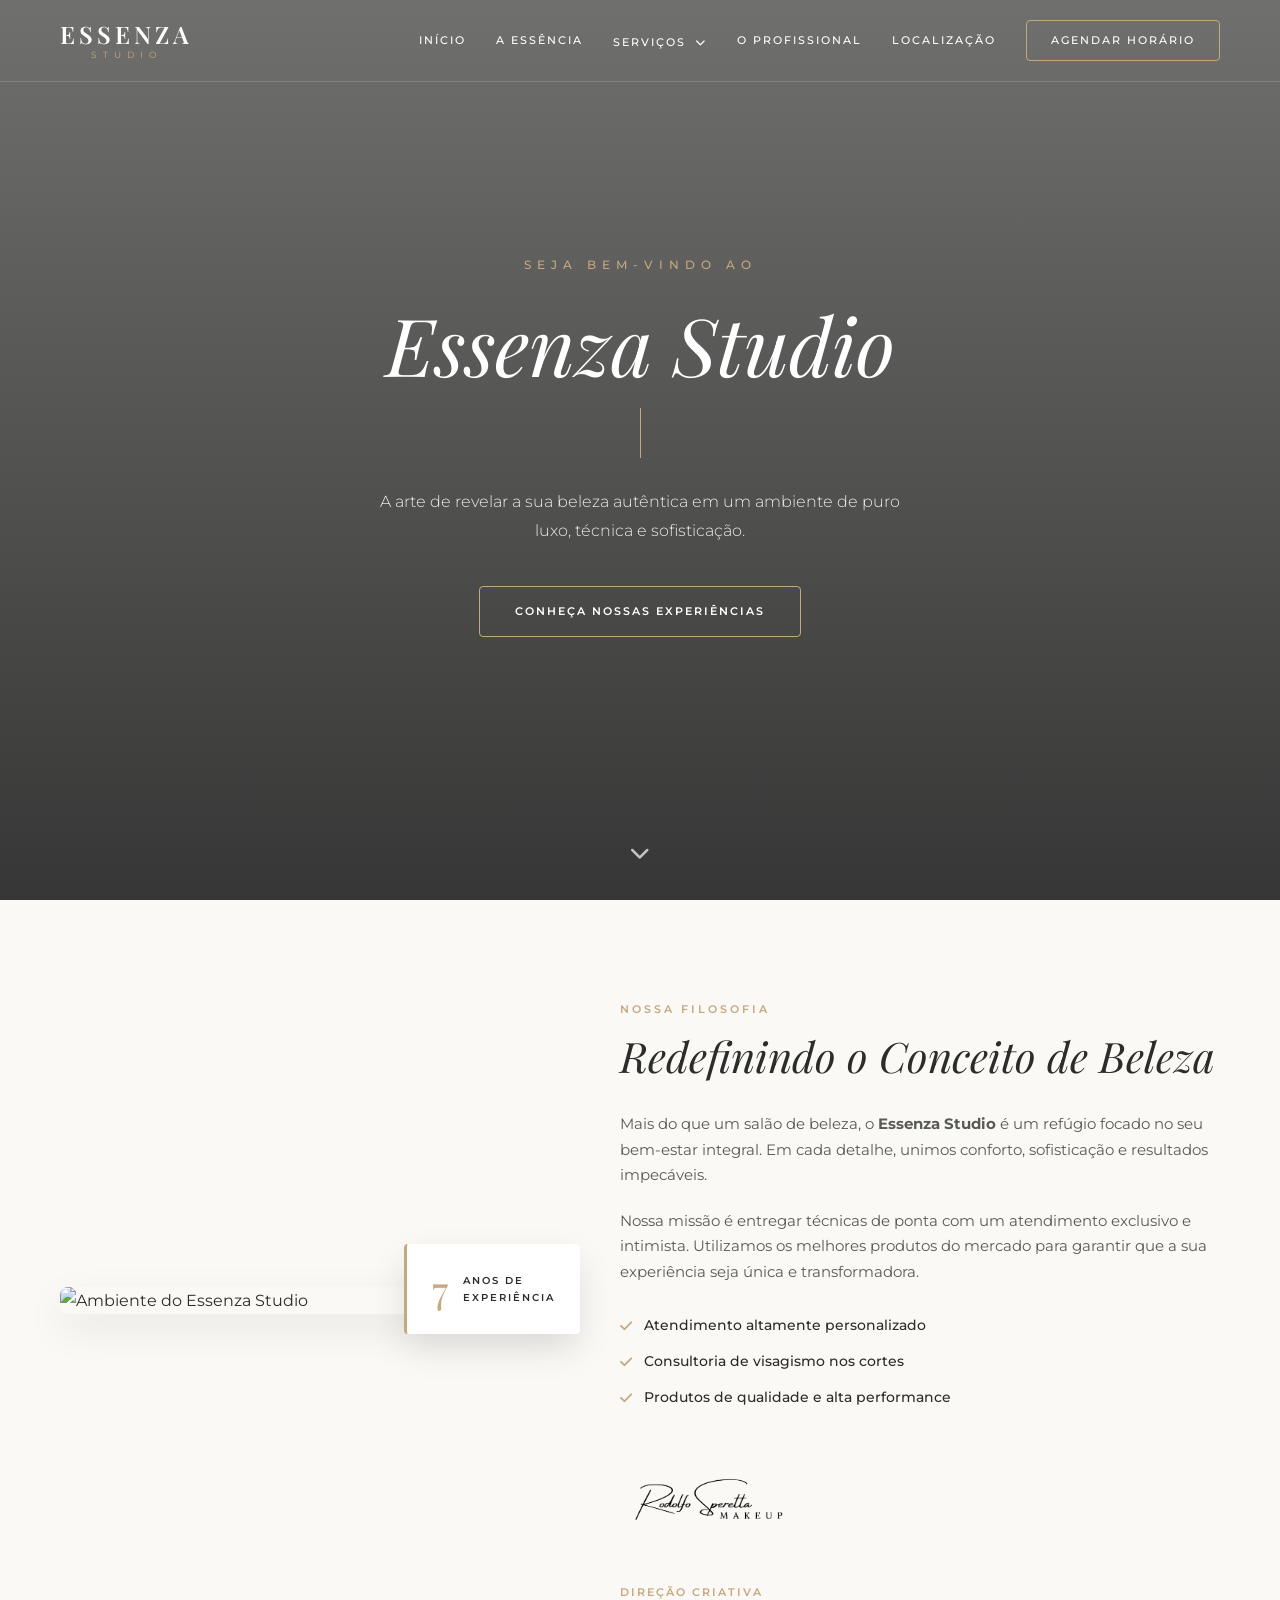
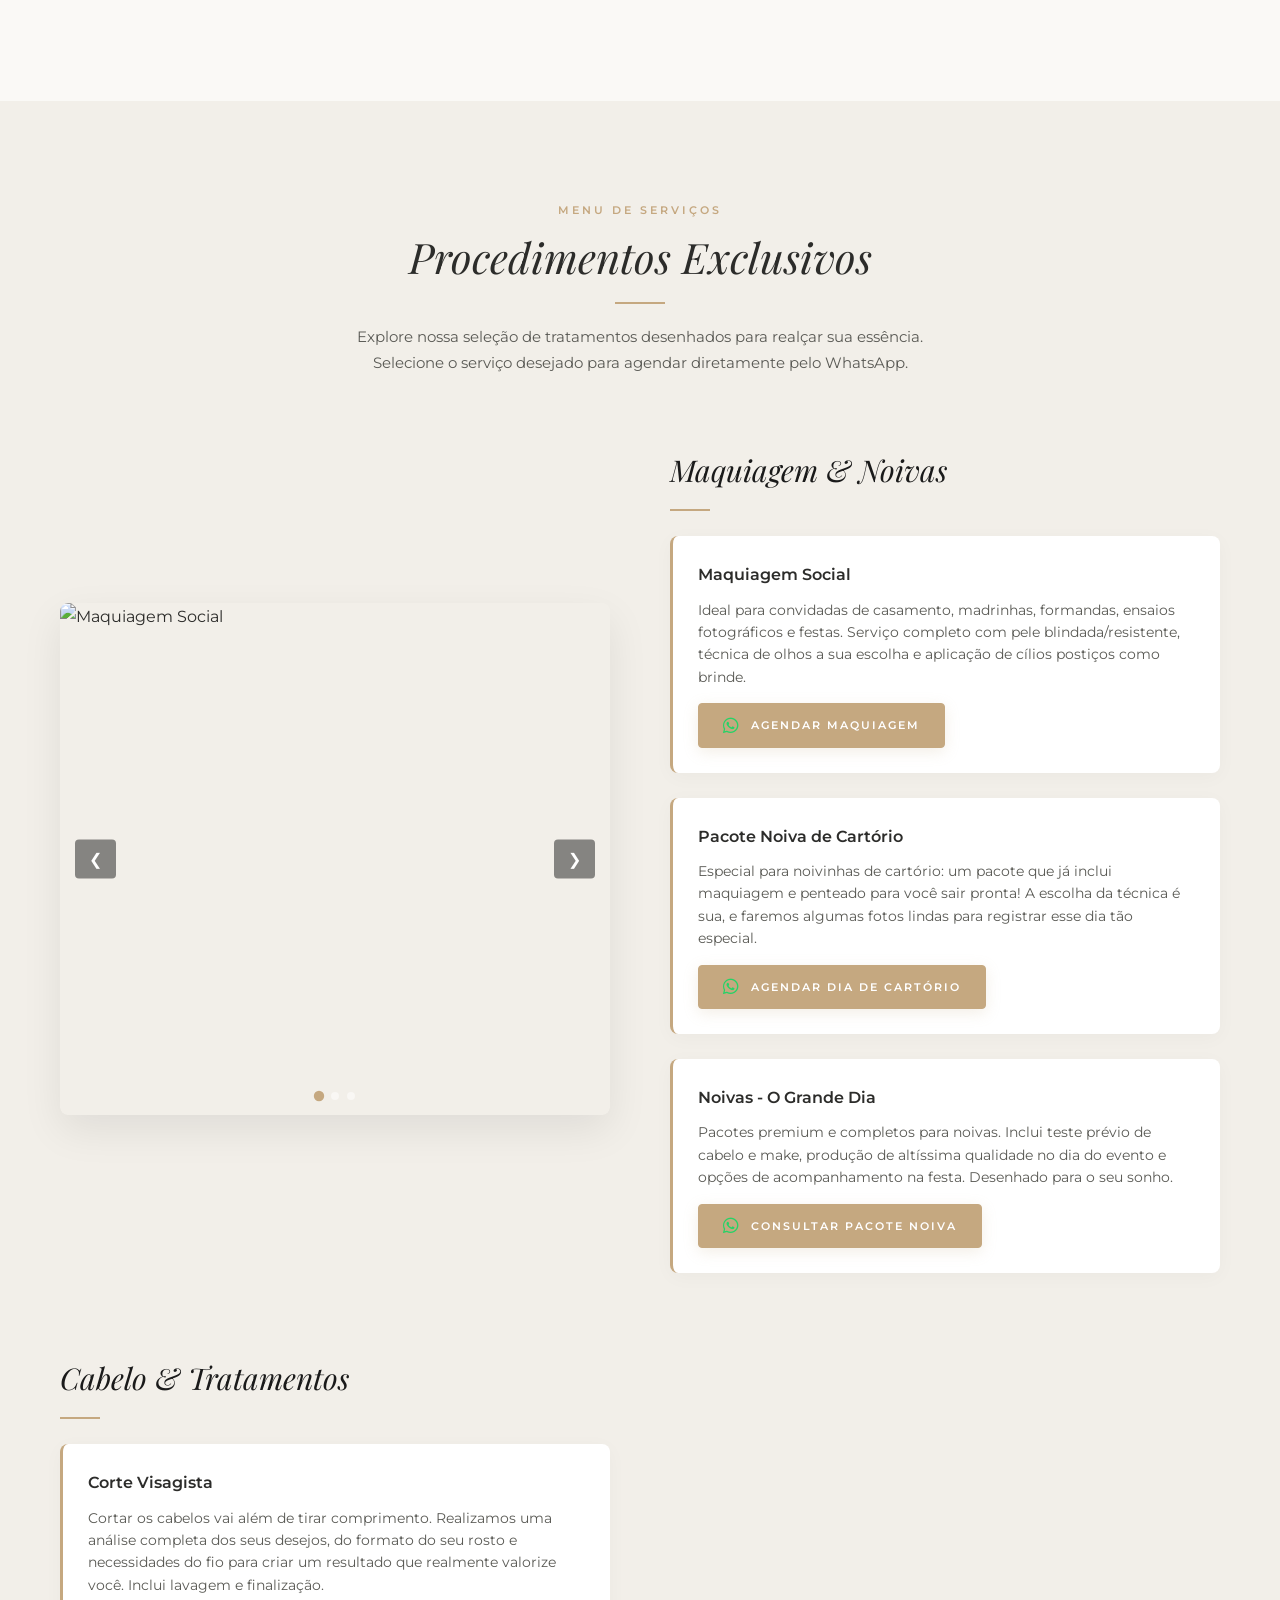
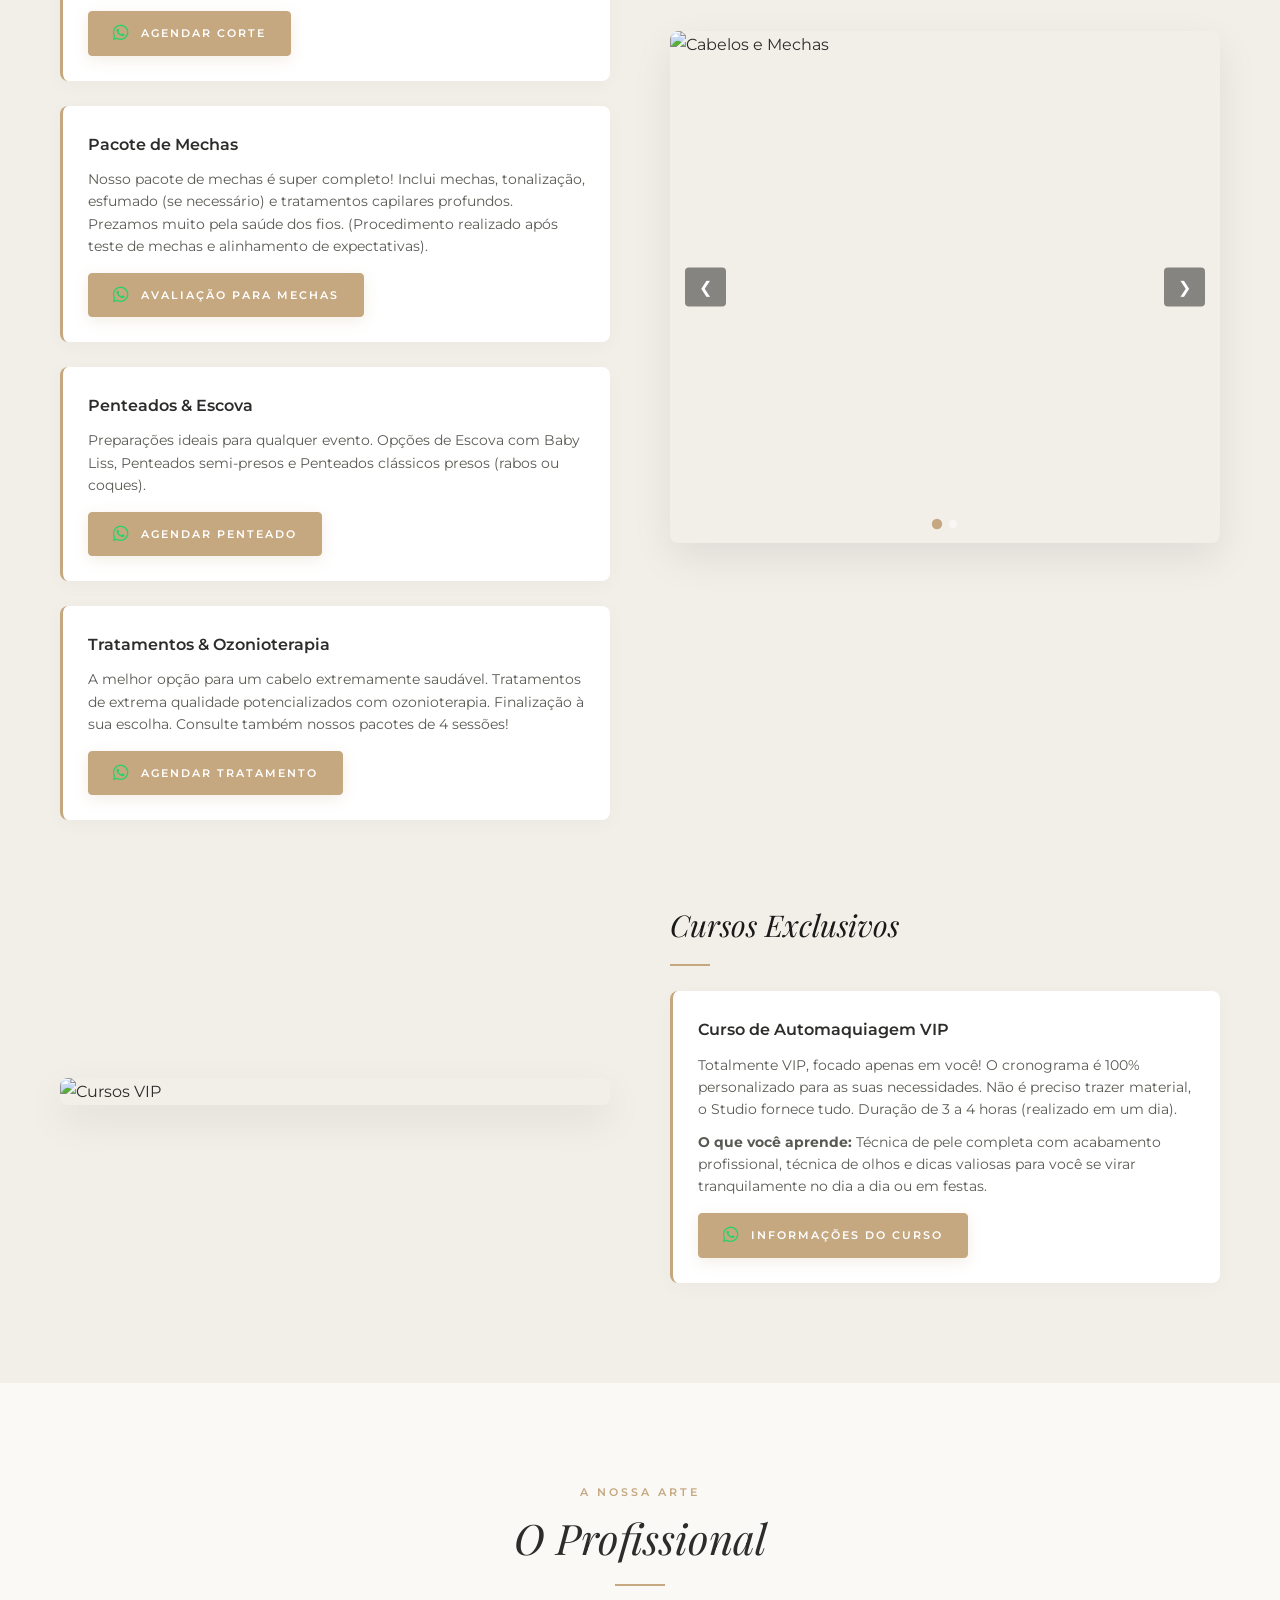
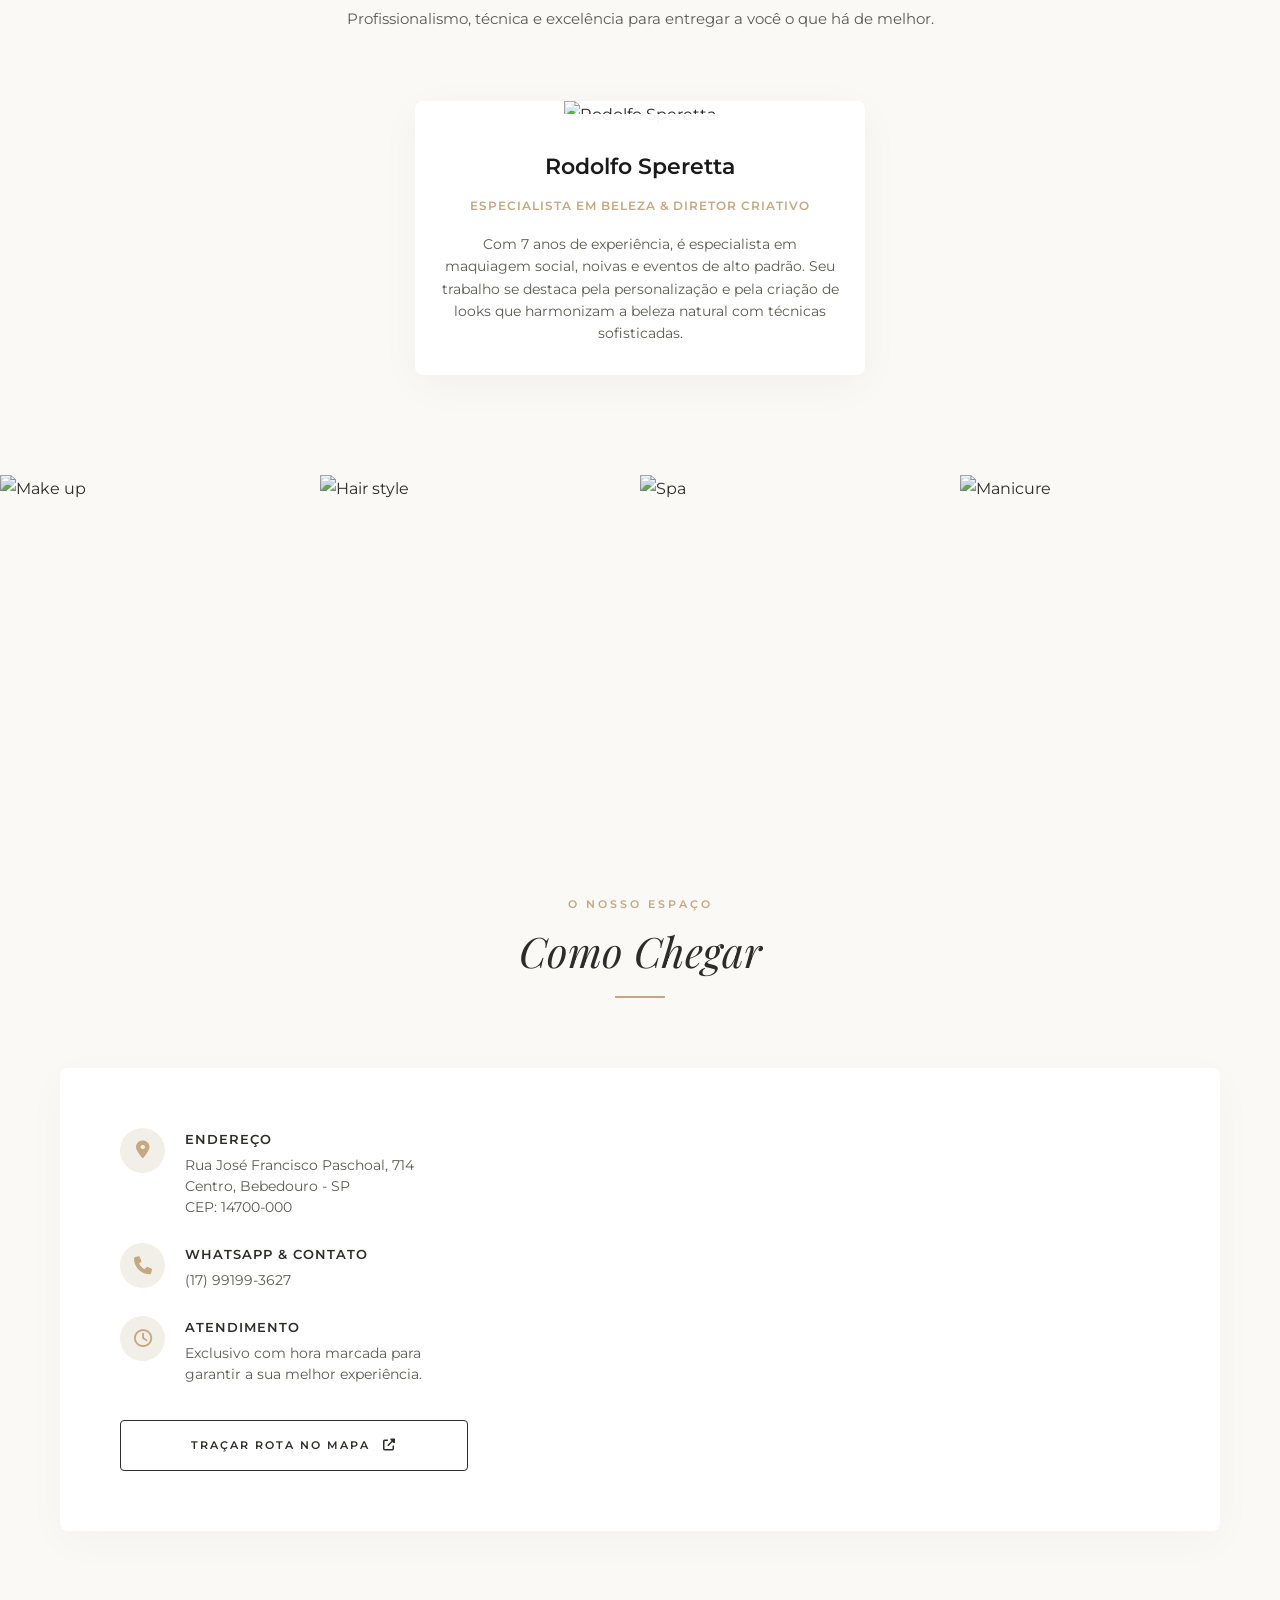
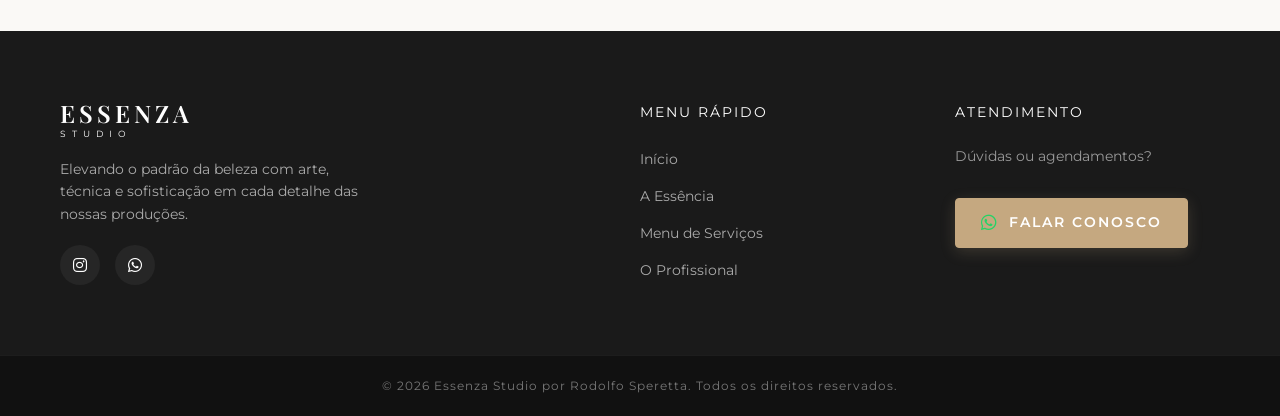
==== index.html @ 1eaa713d "Add files via upload" ====
<!DOCTYPE html>
<html lang="pt-BR">
<head>
    <meta charset="UTF-8">
    <meta name="viewport" content="width=device-width, initial-scale=1.0">
    <title>Essenza Studio | Salão de Beleza de Alto Padrão</title>
    
    <link rel="preconnect" href="https://fonts.googleapis.com">
    <link rel="preconnect" href="https://fonts.gstatic.com" crossorigin>
    <link href="https://fonts.googleapis.com/css2?family=Playfair+Display:ital,wght@0,400;0,500;0,600;0,700;1,400&family=Montserrat:wght@300;400;500;600&display=swap" rel="stylesheet">
    <link href="https://cdnjs.cloudflare.com/ajax/libs/font-awesome/6.4.0/css/all.min.css" rel="stylesheet">
    
    <link rel="stylesheet" href="style.css">
</head>
<body>
    <header class="navbar" id="navbar">
        <div class="container nav-content">
            <a href="#" class="logo">
                <span class="logo-text">ESSENZA</span>
                <span class="logo-subtext">STUDIO</span>
            </a>
            
            <nav class="nav-links">
                <a href="#inicio">Início</a>
                <a href="#sobre">A Essência</a>
                <div class="dropdown">
                    <a href="#servicos" class="dropbtn">Serviços <i class="fas fa-chevron-down" style="font-size: 10px; margin-left: 4px;"></i></a>
                    <div class="dropdown-content">
                        <a href="#hair">Cabelo & Mechas</a>
                        <a href="#makeup">Maquiagem & Noivas</a>
                        <a href="#cursos">Cursos Vip</a>
                    </div>
                </div>
                <a href="#equipe">O Profissional</a>
                <a href="#localizacao">Localização</a>
                <a href="https://wa.me/5517991993627?text=Olá!%20Gostaria%20de%20agendar%20um%20horário%20no%20Essenza%20Studio." target="_blank" class="btn-nav">Agendar Horário</a>
            </nav>
            <button class="mobile-menu-btn" id="mobileMenuBtn" aria-label="Abrir Menu">
                <i class="fas fa-bars"></i>
            </button>
        </div>
    </header>

    <div class="mobile-menu-overlay" id="mobileOverlay"></div>
    <div class="mobile-menu" id="mobileMenu">
        <button class="close-menu" id="closeMenuBtn" aria-label="Fechar Menu">&times;</button>
        <div class="mobile-menu-content">
            <a href="#inicio" class="mobile-link">Início</a>
            <a href="#sobre" class="mobile-link">A Essência</a>
            <a href="#servicos" class="mobile-link">Todos os Serviços</a>
            <a href="#makeup" class="mobile-link sub-link">- Maquiagem & Noivas</a>
            <a href="#hair" class="mobile-link sub-link">- Cabelo & Tratamentos</a>
            <a href="#cursos" class="mobile-link sub-link">- Cursos Vip</a>
            <a href="#equipe" class="mobile-link">O Profissional</a>
            <a href="#localizacao" class="mobile-link">Como Chegar</a>
            <a href="https://wa.me/5517991993627?text=Olá!%20Gostaria%20de%20agendar%20um%20horário%20no%20Essenza%20Studio." target="_blank" class="btn-wa-service" style="justify-content: center; margin-top:20px;">
                <i class="fab fa-whatsapp"></i> Falar no WhatsApp
            </a>
        </div>
    </div>

    <section class="hero" id="inicio">
        <div class="hero-slider">
            <div class="hero-bg" style="background-image: url('https://images.unsplash.com/photo-1560066984-138dadb4c035?auto=format&fit=crop&q=80');"></div>
        </div>
        <div class="hero-overlay"></div>
        <div class="hero-content">
            <span class="hero-subtitle reveal">Seja Bem-vindo ao</span>
            <h1 class="reveal delay-100">Essenza Studio</h1>
            <div class="hero-separator reveal delay-200"></div>
            <p class="reveal delay-300">A arte de revelar a sua beleza autêntica em um ambiente de puro luxo, técnica e sofisticação.</p>
            <a href="#servicos" class="btn-main reveal delay-400">
                <span>Conheça Nossas Experiências</span>
            </a>
        </div>
        <a href="#sobre" class="scroll-down">
            <i class="fas fa-chevron-down"></i>
        </a>
    </section>

    <section class="about-section section-padding" id="sobre">
        <div class="container">
            <div class="about-grid">
                <div class="about-image-wrapper reveal">
                    <div class="about-image">
                        <img src="https://images.unsplash.com/photo-1522337660859-02fbefca4702?auto=format&fit=crop&w=800&q=80" alt="Ambiente do Essenza Studio">
                    </div>
                    <div class="experience-badge">
                        <span class="number">7</span>
                        <span class="text">Anos de<br>Experiência</span>
                    </div>
                </div>
                
                <div class="about-content">
                    <div class="section-header text-left reveal delay-100">
                        <span class="subtitle">Nossa Filosofia</span>
                        <h2>Redefinindo o Conceito de Beleza</h2>
                    </div>
                    
                    <p class="reveal delay-200">Mais do que um salão de beleza, o <strong>Essenza Studio</strong> é um refúgio focado no seu bem-estar integral. Em cada detalhe, unimos conforto, sofisticação e resultados impecáveis.</p>
                    <p class="reveal delay-300">Nossa missão é entregar técnicas de ponta com um atendimento exclusivo e intimista. Utilizamos os melhores produtos do mercado para garantir que a sua experiência seja única e transformadora.</p>
                    
                    <ul class="about-features reveal delay-400">
                        <li><i class="fas fa-check"></i> Atendimento altamente personalizado</li>
                        <li><i class="fas fa-check"></i> Consultoria de visagismo nos cortes</li>
                        <li><i class="fas fa-check"></i> Produtos de qualidade e alta performance</li>
                    </ul>
                    
                    <div class="signature reveal delay-500">
                        <img src="imgs/Assinatura Rodolfo.png" alt="Assinatura Rodolfo Speretta" style="height: 130px; object-fit: contain; margin-bottom: 5px;">
                        <span style="display:block; font-size: 11px; text-transform: uppercase; letter-spacing: 2px; color: var(--color-gold); font-weight: 600;">Direção Criativa</span>
                    </div>
                </div>
            </div>
        </div>
    </section>

    <!-- MENU DE PROCEDIMENTOS -->
    <section class="section-padding bg-light" id="servicos">
        <div class="container">
            <div class="section-header reveal">
                <span class="subtitle">Menu de Serviços</span>
                <h2>Procedimentos Exclusivos</h2>
                <div class="line"></div>
                <p class="header-desc">Explore nossa seleção de tratamentos desenhados para realçar sua essência. Selecione o serviço desejado para agendar diretamente pelo WhatsApp.</p>
            </div>

            <div class="services-wrapper">
                
                <!-- MAKEUP & NOIVAS -->
                <div class="service-block" id="makeup">
                    <div class="service-block-image reveal">
                        <div class="service-slider" id="slider-makeup">
                            <div class="slides-container">
                                <div class="slide active"><img src="imgs/make-2.jpg" alt="Maquiagem Social"></div>
                                <div class="slide"><img src="imgs/Noivas/noivas-1.jpg" alt="Noiva de Cartório e Grande Dia"></div>
                                <div class="slide"><img src="imgs/Maquiagem social/make-2.jpg" alt="Produção de Maquiagem"></div>
                            </div>
                            <button class="slider-btn prev-btn" aria-label="Anterior">&#10094;</button>
                            <button class="slider-btn next-btn" aria-label="Próximo">&#10095;</button>
                            <div class="slider-dots"></div>
                        </div>
                    </div>
                    <div class="service-block-text reveal delay-100">
                        <h3 class="category-title-left">Maquiagem & Noivas</h3>
                        
                        <div class="service-item-clean">
                            <h4>Maquiagem Social</h4>
                            <p>Ideal para convidadas de casamento, madrinhas, formandas, ensaios fotográficos e festas. Serviço completo com pele blindada/resistente, técnica de olhos a sua escolha e aplicação de cílios postiços como brinde.</p>
                            <a href="https://wa.me/5517991993627?text=Olá!%20Gostaria%20de%20saber%20mais%20sobre%20a%20Maquiagem%20Social." target="_blank" class="btn-wa-service">
                                <i class="fab fa-whatsapp"></i> Agendar Maquiagem
                            </a>
                        </div>
                        
                        <div class="service-item-clean">
                            <h4>Pacote Noiva de Cartório</h4>
                            <p>Especial para noivinhas de cartório: um pacote que já inclui maquiagem e penteado para você sair pronta! A escolha da técnica é sua, e faremos algumas fotos lindas para registrar esse dia tão especial.</p>
                            <a href="https://wa.me/5517991993627?text=Olá!%20Gostaria%20de%20saber%20mais%20sobre%20o%20Pacote%20Noiva%20de%20Cartório." target="_blank" class="btn-wa-service">
                                <i class="fab fa-whatsapp"></i> Agendar Dia de Cartório
                            </a>
                        </div>
                        
                        <div class="service-item-clean">
                            <h4>Noivas - O Grande Dia</h4>
                            <p>Pacotes premium e completos para noivas. Inclui teste prévio de cabelo e make, produção de altíssima qualidade no dia do evento e opções de acompanhamento na festa. Desenhado para o seu sonho.</p>
                            <a href="https://wa.me/5517991993627?text=Olá!%20Sou%20noiva%20e%20gostaria%20de%20conhecer%20os%20pacotes%20para%20o%20Grande%20Dia!" target="_blank" class="btn-wa-service">
                                <i class="fab fa-whatsapp"></i> Consultar Pacote Noiva
                            </a>
                        </div>
                    </div>
                </div>

                <!-- HAIR & MECHAS -->
                <div class="service-block reversed" id="hair">
                    <div class="service-block-image reveal">
                        <div class="service-slider" id="slider-hair">
                            <div class="slides-container">
                                <div class="slide active"><img src="imgs/Mechas/mechas-1.jpg" alt="Cabelos e Mechas"></div>
                                <div class="slide"><img src="imgs/Mechas/mechas-2.jpg" alt="Resultado de Mechas e Tratamentos"></div>
                            </div>
                            <button class="slider-btn prev-btn" aria-label="Anterior">&#10094;</button>
                            <button class="slider-btn next-btn" aria-label="Próximo">&#10095;</button>
                            <div class="slider-dots"></div>
                        </div>
                    </div>
                    <div class="service-block-text reveal delay-100">
                        <h3 class="category-title-left">Cabelo & Tratamentos</h3>
                        
                        <div class="service-item-clean">
                            <h4>Corte Visagista</h4>
                            <p>Cortar os cabelos vai além de tirar comprimento. Realizamos uma análise completa dos seus desejos, do formato do seu rosto e necessidades do fio para criar um resultado que realmente valorize você. Inclui lavagem e finalização.</p>
                            <a href="https://wa.me/5517991993627?text=Olá!%20Gostaria%20de%20agendar%20um%20Corte%20Visagista." target="_blank" class="btn-wa-service">
                                <i class="fab fa-whatsapp"></i> Agendar Corte
                            </a>
                        </div>
                        
                        <div class="service-item-clean">
                            <h4>Pacote de Mechas</h4>
                            <p>Nosso pacote de mechas é super completo! Inclui mechas, tonalização, esfumado (se necessário) e tratamentos capilares profundos. Prezamos muito pela saúde dos fios. (Procedimento realizado após teste de mechas e alinhamento de expectativas).</p>
                            <a href="https://wa.me/5517991993627?text=Olá!%20Gostaria%20de%20saber%20mais%20sobre%20o%20Pacote%20de%20Mechas." target="_blank" class="btn-wa-service">
                                <i class="fab fa-whatsapp"></i> Avaliação para Mechas
                            </a>
                        </div>
                        
                        <div class="service-item-clean">
                            <h4>Penteados & Escova</h4>
                            <p>Preparações ideais para qualquer evento. Opções de Escova com Baby Liss, Penteados semi-presos e Penteados clássicos presos (rabos ou coques).</p>
                            <a href="https://wa.me/5517991993627?text=Olá!%20Gostaria%20de%20agendar%20um%20Penteado%20ou%20Escova." target="_blank" class="btn-wa-service">
                                <i class="fab fa-whatsapp"></i> Agendar Penteado
                            </a>
                        </div>
                        
                        <div class="service-item-clean">
                            <h4>Tratamentos & Ozonioterapia</h4>
                            <p>A melhor opção para um cabelo extremamente saudável. Tratamentos de extrema qualidade potencializados com ozonioterapia. Finalização à sua escolha. Consulte também nossos pacotes de 4 sessões!</p>
                            <a href="https://wa.me/5517991993627?text=Olá!%20Gostaria%20de%20saber%20sobre%20os%20Tratamentos%20e%20Ozonioterapia." target="_blank" class="btn-wa-service">
                                <i class="fab fa-whatsapp"></i> Agendar Tratamento
                            </a>
                        </div>
                    </div>
                </div>

                <!-- CURSOS -->
                <div class="service-block" id="cursos">
                    <div class="service-block-image reveal">
                        <img src="https://images.unsplash.com/photo-1522337360788-8b13dee7a37e?ixlib=rb-4.0.3&auto=format&fit=crop&w=800&q=80" alt="Cursos VIP">
                    </div>
                    <div class="service-block-text reveal delay-100">
                        <h3 class="category-title-left">Cursos Exclusivos</h3>
                        
                        <div class="service-item-clean">
                            <h4>Curso de Automaquiagem VIP</h4>
                            <p>Totalmente VIP, focado apenas em você! O cronograma é 100% personalizado para as suas necessidades. Não é preciso trazer material, o Studio fornece tudo. Duração de 3 a 4 horas (realizado em um dia).</p>
                            <p style="margin-top: 10px;"><strong>O que você aprende:</strong> Técnica de pele completa com acabamento profissional, técnica de olhos e dicas valiosas para você se virar tranquilamente no dia a dia ou em festas.</p>
                            <a href="https://wa.me/5517991993627?text=Olá!%20Gostaria%20de%20informações%20sobre%20o%20Curso%20de%20Automaquiagem%20VIP." target="_blank" class="btn-wa-service">
                                <i class="fab fa-whatsapp"></i> Informações do Curso
                            </a>
                        </div>
                    </div>
                </div>

            </div>
            
        </div>
    </section>

    <!-- O PROFISSIONAL -->
    <section class="team-section section-padding" id="equipe">
        <div class="container">
            <div class="section-header reveal">
                <span class="subtitle">A Nossa Arte</span>
                <h2>O Profissional</h2>
                <div class="line"></div>
                <p class="header-desc">Profissionalismo, técnica e excelência para entregar a você o que há de melhor.</p>
            </div>

            <div class="team-grid">
                <div class="team-card reveal">
                    <div class="team-image">
                        <img src="https://images.unsplash.com/photo-1507003211169-0a1dd7228f2d?ixlib=rb-4.0.3&auto=format&fit=crop&w=800&q=80" alt="Rodolfo Speretta">
                        <div class="team-social">
                            <a href="https://instagram.com/rodolfosperetta" target="_blank"><i class="fab fa-instagram"></i></a>
                        </div>
                    </div>
                    <div class="team-info">
                        <h4>Rodolfo Speretta</h4>
                        <span>Especialista em Beleza & Diretor Criativo</span>
                        <p>Com 7 anos de experiência, é especialista em maquiagem social, noivas e eventos de alto padrão. Seu trabalho se destaca pela personalização e pela criação de looks que harmonizam a beleza natural com técnicas sofisticadas.</p>
                    </div>
                </div>
            </div>
        </div>
    </section>

    <!-- GALERIA -->
    <section class="gallery-section">
        <div class="gallery-grid">
            <div class="gallery-item reveal"><img src="https://images.unsplash.com/photo-1596462502278-27bfdc403348?ixlib=rb-4.0.3&auto=format&fit=crop&w=800&q=80" alt="Make up"></div>
            <div class="gallery-item reveal delay-100"><img src="https://images.unsplash.com/photo-1560869713-7d0a29430803?ixlib=rb-4.0.3&auto=format&fit=crop&w=800&q=80" alt="Hair style"></div>
            <div class="gallery-item reveal delay-200"><img src="https://images.unsplash.com/photo-1519014816548-bf5fe059e98b?ixlib=rb-4.0.3&auto=format&fit=crop&w=800&q=80" alt="Spa"></div>
            <div class="gallery-item reveal delay-300"><img src="https://images.unsplash.com/photo-1522337360788-8b13dee7a37e?ixlib=rb-4.0.3&auto=format&fit=crop&w=800&q=80" alt="Manicure"></div>
        </div>
    </section>

    <!-- LOCALIZAÇÃO -->
    <section class="location-section section-padding" id="localizacao">
        <div class="container">
            <div class="section-header reveal">
                <span class="subtitle">O Nosso Espaço</span>
                <h2>Como Chegar</h2>
                <div class="line"></div>
            </div>
            
            <div class="location-grid">
                <div class="location-details reveal">
                    <div class="contact-card">
                        <div class="icon-wrap"><i class="fas fa-map-marker-alt"></i></div>
                        <div>
                            <h4>Endereço</h4>
                            <p>Rua José Francisco Paschoal, 714<br>Centro, Bebedouro - SP<br>CEP: 14700-000</p>
                        </div>
                    </div>
                    <div class="contact-card">
                        <div class="icon-wrap"><i class="fas fa-phone"></i></div>
                        <div>
                            <h4>WhatsApp & Contato</h4>
                            <p>(17) 99199-3627</p>
                        </div>
                    </div>
                    <div class="contact-card">
                        <div class="icon-wrap"><i class="far fa-clock"></i></div>
                        <div>
                            <h4>Atendimento</h4>
                            <p>Exclusivo com hora marcada para garantir a sua melhor experiência.</p>
                        </div>
                    </div>
                    
                    <a href="https://maps.google.com/maps?q=Rua%20Jos%C3%A9%20Francisco%20Paschoal,%20714,%20centro%20de%20Bebedouro-SP" target="_blank" class="btn-outline" style="margin-top: 10px;">
                        Traçar Rota no Mapa <i class="fas fa-external-link-alt" style="margin-left:8px; font-size:12px;"></i>
                    </a>
                </div>
                
                <div class="map-container reveal delay-200">
                    <iframe id="googleMap" src="https://maps.google.com/maps?width=100%25&height=600&hl=pt-BR&q=Rua%20Jos%C3%A9%20Francisco%20Paschoal,%20714,%20centro%20de%20Bebedouro-SP&t=m&z=17&ie=UTF8&iwloc=B&output=embed" width="100%" height="100%" style="border:0; border-radius: 8px;" allowfullscreen="" loading="lazy" referrerpolicy="no-referrer-when-downgrade"></iframe>
                </div>
            </div>
        </div>
    </section>

    <!-- FOOTER -->
    <footer id="contato">
        <div class="footer-top">
            <div class="container">
                <div class="footer-grid">
                    <div class="footer-brand reveal">
                        <a href="#" class="logo" style="align-items: flex-start; margin-bottom: 20px;">
                            <span class="logo-text">ESSENZA</span>
                            <span class="logo-subtext" style="color: #fff;">STUDIO</span>
                        </a>
                        <p>Elevando o padrão da beleza com arte, técnica e sofisticação em cada detalhe das nossas produções.</p>
                        <div class="social-links">
                            <a href="https://instagram.com/rodolfosperetta" target="_blank" aria-label="Instagram"><i class="fab fa-instagram"></i></a>
                            <a href="https://wa.me/5517991993627" target="_blank" aria-label="WhatsApp"><i class="fab fa-whatsapp"></i></a>
                        </div>
                    </div>

                    <div class="footer-links reveal delay-100">
                        <h4>Menu Rápido</h4>
                        <ul>
                            <li><a href="#inicio">Início</a></li>
                            <li><a href="#sobre">A Essência</a></li>
                            <li><a href="#servicos">Menu de Serviços</a></li>
                            <li><a href="#equipe">O Profissional</a></li>
                        </ul>
                    </div>
                    
                    <div class="footer-links reveal delay-200">
                        <h4>Atendimento</h4>
                        <p style="color: #999; font-size: 14px; margin-bottom: 15px;">Dúvidas ou agendamentos?</p>
                        <a href="https://wa.me/5517991993627?text=Olá!%20Gostaria%20de%20falar%20com%20o%20Essenza%20Studio." target="_blank" class="btn-wa-service" style="padding: 12px 25px; font-size: 14px;">
                            <i class="fab fa-whatsapp"></i> Falar Conosco
                        </a>
                    </div>
                </div>
            </div>
        </div>
        
        <div class="footer-bottom">
            <div class="container">
                <p>&copy; 2026 Essenza Studio por Rodolfo Speretta. Todos os direitos reservados.</p>
            </div>
        </div>
    </footer>

    <script src="script.js"></script>
</body>
</html>
---- style.css ----
:root {
    /* Cores Premium Inspiradas no Luxo */
    --color-bg: #FAF9F6; 
    --color-bg-alt: #F2EFE9; 
    --color-text: #2C2C2A; 
    --color-text-light: #5A5A55; 
    --color-gold: #C5A880; 
    --color-gold-hover: #b09168;
    --color-dark: #1A1A1A;
    --color-white: #FFFFFF;
    --color-whatsapp: #25D366;
    --color-whatsapp-hover: #1EBE5D;
    
    --font-heading: 'Playfair Display', serif;
    --font-body: 'Montserrat', sans-serif;
    
    --transition-smooth: all 0.5s cubic-bezier(0.25, 1, 0.5, 1);
    --transition-fast: all 0.3s ease;
}

* { margin: 0; padding: 0; box-sizing: border-box; }
html { scroll-behavior: smooth; }
body { font-family: var(--font-body); background-color: var(--color-bg); color: var(--color-text); line-height: 1.7; overflow-x: hidden; }
body.menu-open { overflow: hidden; }

h1, h2, h3, h4, h5, h6 { font-family: var(--font-heading); font-weight: 400; color: var(--color-text); }
a { text-decoration: none; color: inherit; }
ul { list-style: none; }

/* CONTAINER RESPONSIVO OTIMIZADO */
.container { width: 100%; max-width: 1200px; margin: 0 auto; padding: 0 20px; }
.bg-light { background-color: var(--color-bg-alt); }

/* --- HEADER & NAVEGAÇÃO --- */
header.navbar { position: fixed; top: 0; left: 0; width: 100%; z-index: 1000; padding: 20px 0; transition: var(--transition-smooth); background-color: transparent; border-bottom: 1px solid rgba(255,255,255,0.15); }
header.navbar.scrolled { background-color: rgba(250, 249, 246, 0.98); padding: 15px 0; box-shadow: 0 5px 20px rgba(0, 0, 0, 0.05); border-bottom: 1px solid transparent; }
header.navbar.scrolled .logo-text, header.navbar.scrolled .logo-subtext, header.navbar.scrolled .nav-links a, header.navbar.scrolled .mobile-menu-btn i { color: var(--color-text); }

.nav-content { display: flex; justify-content: space-between; align-items: center; }
.logo { display: flex; flex-direction: column; align-items: center; line-height: 1; }
.logo-text { font-family: var(--font-heading); font-size: clamp(18px, 3vw, 24px); font-weight: 600; letter-spacing: 4px; color: #fff; transition: var(--transition-smooth); }
.logo-subtext { font-family: var(--font-body); font-size: 9px; letter-spacing: 6px; color: var(--color-gold); margin-top: 4px; transition: var(--transition-smooth); }

.nav-links { display: flex; gap: 30px; align-items: center; }
.nav-links > a, .dropbtn { color: #fff; text-transform: uppercase; font-size: 11px; font-weight: 500; letter-spacing: 2px; transition: var(--transition-smooth); position: relative; cursor: pointer; }
.nav-links > a::after { content: ''; position: absolute; width: 0; height: 1px; bottom: -6px; left: 0; background-color: var(--color-gold); transition: var(--transition-smooth); }
.nav-links > a:not(.btn-nav):hover::after { width: 100%; }
.nav-links > a:not(.btn-nav):hover, .dropbtn:hover { color: var(--color-gold) !important; }

.dropdown { position: relative; display: inline-block; }
.dropdown-content { display: none; position: absolute; background-color: var(--color-white); min-width: 260px; box-shadow: 0 15px 40px rgba(0,0,0,0.1); top: 100%; left: 50%; transform: translateX(-50%); padding: 15px 0; border-top: 2px solid var(--color-gold); border-radius: 0 0 8px 8px; opacity: 0; transition: opacity 0.3s ease; }
.dropdown:hover .dropdown-content { display: block; animation: fadeIn 0.3s forwards; }
@keyframes fadeIn { from { opacity: 0; transform: translate(-50%, 10px); } to { opacity: 1; transform: translate(-50%, 0); } }
.dropdown-content a { color: var(--color-text) !important; padding: 12px 25px; text-transform: none; font-size: 13px; font-weight: 400; letter-spacing: 1px; display: block; transition: var(--transition-fast); }
.dropdown-content a:hover { background-color: var(--color-bg-alt); color: var(--color-gold) !important; padding-left: 30px; }

/* BOTÃO AGENDAR HORÁRIO DO MENU */
.btn-nav { border: 1px solid var(--color-gold); padding: 10px 24px; color: #fff !important; border-radius: 4px; transition: var(--transition-smooth); }
header.navbar.scrolled .btn-nav { border-color: var(--color-text); color: var(--color-text) !important; }
.btn-nav:hover, .btn-nav:focus, .btn-nav:active,
header.navbar.scrolled .btn-nav:hover { background-color: var(--color-gold) !important; border-color: var(--color-gold) !important; color: #ffffff !important; }

/* MENU MOBILE */
.mobile-menu-btn { display: none; background: none; border: none; font-size: 26px; color: #fff; cursor: pointer; padding: 5px; }
.mobile-menu { position: fixed; top: 0; right: -100%; width: 100%; max-width: 320px; height: 100vh; background-color: var(--color-white); z-index: 1001; padding: 80px 30px; box-shadow: -10px 0 40px rgba(0,0,0,0.1); transition: var(--transition-smooth); overflow-y: auto; }
.mobile-menu.active { right: 0; }
.mobile-menu-content { display: flex; flex-direction: column; gap: 15px; }
.mobile-link { font-size: 15px; font-family: var(--font-heading); color: var(--color-text); text-transform: uppercase; letter-spacing: 2px; border-bottom: 1px solid var(--color-bg-alt); padding-bottom: 10px; }
.sub-link { font-size: 13px; font-family: var(--font-body); color: var(--color-text-light); margin-left: 15px; text-transform: none; letter-spacing: 1px; border: none; padding-bottom: 5px;}
.mobile-menu-overlay { position: fixed; top: 0; left: 0; width: 100%; height: 100vh; background: rgba(0,0,0,0.7); backdrop-filter: blur(3px); z-index: 1000; opacity: 0; pointer-events: none; transition: var(--transition-smooth); }
.mobile-menu-overlay.active { opacity: 1; pointer-events: auto; }
.close-menu { position: absolute; top: 20px; right: 25px; background: none; border: none; font-size: 36px; color: var(--color-text); cursor: pointer; }

/* --- WHATSAPP BUTTON COMPONENT (Dourado + Ícone Verde) --- */
.btn-wa-service {
    display: inline-flex;
    align-items: center;
    gap: 10px;
    background-color: var(--color-gold);
    color: var(--color-white) !important;
    padding: 12px 24px;
    border-radius: 4px;
    font-size: 11px;
    font-weight: 600;
    text-transform: uppercase;
    letter-spacing: 2px;
    margin-top: 15px;
    transition: var(--transition-smooth);
    text-decoration: none;
    box-shadow: 0 4px 15px rgba(197, 168, 128, 0.2);
    border: 1px solid var(--color-gold);
}

.btn-wa-service i { 
    font-size: 18px; 
    color: #25D366; 
    transition: var(--transition-fast);
}

.btn-wa-service:hover {
    background-color: var(--color-dark);
    border-color: var(--color-dark);
    color: var(--color-white) !important;
    transform: translateY(-2px);
    box-shadow: 0 6px 20px rgba(0, 0, 0, 0.15);
}

.btn-wa-service:hover i {
    color: #25D366;
    transform: scale(1.1);
}

/* --- HERO SECTION --- */
.hero { height: 100vh; min-height: 600px; position: relative; display: flex; align-items: center; justify-content: center; text-align: center; overflow: hidden; }
.hero-slider { position: absolute; top: 0; left: 0; width: 100%; height: 100%; z-index: 0; }
.hero-bg { width: 100%; height: 100%; background-size: cover; background-position: center; background-attachment: fixed; }
.hero-overlay { position: absolute; top: 0; left: 0; width: 100%; height: 100%; background: linear-gradient(to bottom, rgba(20,20,20,0.6), rgba(20,20,20,0.85)); z-index: 1; }
.hero-content { position: relative; z-index: 2; max-width: 800px; padding: 0 20px; }
.hero-subtitle { color: var(--color-gold); text-transform: uppercase; letter-spacing: 6px; font-size: 12px; font-weight: 500; margin-bottom: 25px; display: block; }
.hero h1 { color: var(--color-white); font-size: clamp(35px, 7vw, 80px); line-height: 1.1; margin-bottom: 20px; font-style: italic; }
.hero-separator { width: 1px; height: 50px; background-color: var(--color-gold); margin: 0 auto 30px; }
.hero p { color: rgba(255,255,255,0.9); font-size: clamp(14px, 2vw, 16px); font-weight: 300; margin-bottom: 40px; max-width: 550px; margin-inline: auto; line-height: 1.8; }

.scroll-down { position: absolute; bottom: 30px; left: 50%; transform: translateX(-50%); color: #fff; font-size: 20px; z-index: 2; animation: bounce 2s infinite; opacity: 0.7; transition: var(--transition-fast); }
.scroll-down:hover { color: var(--color-gold); opacity: 1; }
@keyframes bounce { 0%, 20%, 50%, 80%, 100% {transform: translateY(0) translateX(-50%);} 40% {transform: translateY(-10px) translateX(-50%);} 60% {transform: translateY(-5px) translateX(-50%);} }

/* BOTÕES PREMIUM */
.btn-main, .btn-outline { display: inline-block; padding: 15px 35px; text-transform: uppercase; letter-spacing: 2px; font-size: 11px; font-weight: 600; font-family: var(--font-body); cursor: pointer; transition: var(--transition-smooth); position: relative; overflow: hidden; z-index: 1; text-align: center; border-radius: 4px; }
.btn-main { color: var(--color-white); border: 1px solid var(--color-gold); }
.btn-main::before { content: ''; position: absolute; top: 0; left: 0; width: 100%; height: 100%; background-color: var(--color-gold); transition: transform 0.6s cubic-bezier(0.25, 1, 0.5, 1); transform-origin: bottom; transform: scaleY(0); z-index: -1; }
.btn-main:hover::before { transform: scaleY(1); }
.btn-outline { color: var(--color-text); border: 1px solid var(--color-text); }
.btn-outline:hover { background-color: var(--color-text); color: var(--color-white); }

/* --- SECÇÕES PADRÃO --- */
.section-padding { padding: clamp(60px, 10vw, 100px) 0; }
.section-header { text-align: center; margin-bottom: clamp(40px, 8vw, 70px); }
.section-header.text-left { text-align: left; margin-bottom: 30px; }
.section-header .subtitle { color: var(--color-gold); text-transform: uppercase; letter-spacing: 3px; font-size: 11px; font-weight: 600; display: block; margin-bottom: 12px; }
.section-header h2 { font-size: clamp(28px, 5vw, 42px); color: var(--color-text); margin-bottom: 20px; font-style: italic; line-height: 1.2; }
.section-header .line { width: 50px; height: 2px; background-color: var(--color-gold); margin: 0 auto; }
.section-header .header-desc { margin-top: 20px; color: var(--color-text-light); max-width: 600px; margin-inline: auto; font-size: 15px; }

/* --- SOBRE (A Essência) --- */
.about-grid { display: grid; grid-template-columns: 5fr 6fr; gap: clamp(30px, 6vw, 60px); align-items: center; }
.about-image-wrapper { position: relative; }
.about-image { position: relative; z-index: 1; border-radius: 8px; overflow: hidden; box-shadow: 0 15px 40px rgba(0,0,0,0.08); }
.about-image img { width: 100%; height: clamp(350px, 50vw, 600px); object-fit: cover; }
.experience-badge { position: absolute; bottom: -20px; right: -20px; background-color: var(--color-white); padding: clamp(15px, 4vw, 25px); box-shadow: 0 15px 35px rgba(0,0,0,0.1); z-index: 2; display: flex; align-items: center; gap: 15px; border-left: 3px solid var(--color-gold); border-radius: 4px; }
.experience-badge .number { font-family: var(--font-heading); font-size: clamp(30px, 5vw, 40px); color: var(--color-gold); line-height: 1; }
.experience-badge .text { font-size: 10px; text-transform: uppercase; letter-spacing: 2px; color: var(--color-text); font-weight: 600; }
.about-content p { color: var(--color-text-light); margin-bottom: 20px; font-size: clamp(14px, 1.5vw, 15px); }
.about-features { margin: 30px 0; }
.about-features li { margin-bottom: 12px; color: var(--color-text); font-size: 14px; display: flex; align-items: center; gap: 12px; font-weight: 500; }
.about-features i { color: var(--color-gold); font-size: 14px; }

/* --- LISTA DE SERVIÇOS PREMIUM --- */
.services-wrapper { display: flex; flex-direction: column; gap: clamp(50px, 8vw, 80px); margin-top: 30px; }
.service-block { display: grid; grid-template-columns: 1fr 1fr; gap: clamp(30px, 6vw, 60px); align-items: center; }

@media (min-width: 1025px) {
    .service-block.reversed .service-block-image { order: 2; }
    .service-block.reversed .service-block-text { order: 1; }
}

.service-block-image { position: relative; border-radius: 8px; overflow: hidden; box-shadow: 0 15px 40px rgba(0,0,0,0.08); }
.service-block-image img { width: 100%; height: clamp(300px, 40vw, 550px); object-fit: cover; transition: transform 1.5s ease; }
.service-block-image:hover img { transform: scale(1.05); }

.category-title-left { font-size: clamp(22px, 3vw, 30px); color: var(--color-dark); margin-bottom: 25px; font-style: italic; position: relative; padding-bottom: 15px; }
.category-title-left::after { content: ''; position: absolute; bottom: 0; left: 0; width: 40px; height: 2px; background-color: var(--color-gold); }

.service-item-clean {
    margin-bottom: 25px;
    padding: 25px;
    background-color: #fff;
    border-radius: 8px;
    box-shadow: 0 4px 20px rgba(0,0,0,0.03);
    border-left: 3px solid var(--color-gold);
    transition: var(--transition-fast);
}
.service-item-clean:hover {
    box-shadow: 0 8px 30px rgba(0,0,0,0.06);
    transform: translateX(5px);
}
.service-item-clean:last-child { margin-bottom: 0; }

.service-item-clean h4 { font-size: 16px; font-family: var(--font-body); font-weight: 600; margin-bottom: 10px; color: var(--color-text); }
.service-item-clean p { font-size: 14px; color: var(--color-text-light); line-height: 1.6; margin-bottom: 0; }

/* --- EQUIPE / O PROFISSIONAL --- */
.team-section { background-color: var(--color-bg); }
.team-grid { display: grid; grid-template-columns: 1fr; max-width: 450px; margin: 0 auto; gap: 30px; }
.team-card { text-align: center; background: #fff; padding-bottom: 30px; border-radius: 8px; box-shadow: 0 10px 40px rgba(0,0,0,0.04); overflow: hidden; transition: var(--transition-fast); }
.team-card:hover { transform: translateY(-5px); box-shadow: 0 15px 50px rgba(0,0,0,0.08); }
.team-image { position: relative; overflow: hidden; margin-bottom: 20px; }
.team-image img { width: 100%; height: 400px; object-fit: cover; filter: sepia(10%) contrast(1.1); transition: var(--transition-smooth); }
.team-social { position: absolute; bottom: -50px; left: 0; width: 100%; background: rgba(255,255,255,0.95); padding: 15px 0; display: flex; justify-content: center; transition: var(--transition-smooth); }
.team-social a { color: var(--color-text); font-size: 20px; margin: 0 15px; transition: var(--transition-fast); }
.team-social a:hover { color: var(--color-gold); }
.team-card:hover .team-image img { filter: grayscale(0%); transform: scale(1.05); }
.team-card:hover .team-social { bottom: 0; }
.team-info h4 { font-size: 22px; font-weight: 600; margin-bottom: 5px; font-family: var(--font-body); color: var(--color-dark); }
.team-info span { font-size: 12px; color: var(--color-gold); text-transform: uppercase; letter-spacing: 1px; font-weight: 600; }
.team-info p { font-size: 14px; color: var(--color-text-light); margin-top: 15px; padding: 0 25px; line-height: 1.6; }

/* --- GALERIA GRID --- */
.gallery-section { display: flex; width: 100%; }
.gallery-grid { display: grid; grid-template-columns: repeat(4, 1fr); width: 100%; }
.gallery-item { position: relative; height: clamp(200px, 25vw, 350px); overflow: hidden; }
.gallery-item img { width: 100%; height: 100%; object-fit: cover; transition: transform 0.8s ease; filter: grayscale(15%); }
.gallery-item:hover img { transform: scale(1.1); filter: grayscale(0%); }

/* --- LOCALIZAÇÃO --- */
.location-grid { display: grid; grid-template-columns: 1fr 1.5fr; gap: clamp(30px, 5vw, 50px); background-color: var(--color-white); padding: clamp(15px, 3vw, 20px); box-shadow: 0 10px 40px rgba(0,0,0,0.03); border-radius: 8px; }
.location-details { padding: clamp(20px, 4vw, 40px); display: flex; flex-direction: column; justify-content: center; }
.contact-card { display: flex; gap: 20px; margin-bottom: 25px; align-items: flex-start; }
.icon-wrap { width: 45px; height: 45px; border-radius: 50%; background-color: var(--color-bg-alt); display: flex; align-items: center; justify-content: center; color: var(--color-gold); flex-shrink: 0; font-size: 18px; }
.contact-card h4 { font-size: 13px; text-transform: uppercase; letter-spacing: 1px; margin-bottom: 5px; font-family: var(--font-body); font-weight: 600; }
.contact-card p { color: var(--color-text-light); font-size: 14px; line-height: 1.5; margin: 0; }
.map-container { height: 100%; min-height: 350px; border-radius: 8px; overflow: hidden; }

/* --- FOOTER --- */
footer { background-color: var(--color-dark); color: #fff; }
.footer-top { padding: clamp(50px, 8vw, 70px) 0; }
.footer-grid { display: grid; grid-template-columns: 2fr 1fr 1fr; gap: clamp(30px, 6vw, 50px); }
.footer-brand p { color: #aaa; font-size: 14px; margin: 20px 0; max-width: 300px; line-height: 1.6; }
.social-links { display: flex; gap: 15px; }
.social-links a { width: 40px; height: 40px; background-color: rgba(255,255,255,0.05); display: flex; align-items: center; justify-content: center; color: #fff; transition: var(--transition-fast); border-radius: 50%; }
.social-links a:hover { background-color: var(--color-gold); transform: translateY(-3px); }
.footer-links h4 { font-size: 14px; margin-bottom: 20px; font-family: var(--font-body); text-transform: uppercase; letter-spacing: 2px; color: var(--color-white); }
.footer-links ul { display: flex; flex-direction: column; gap: 10px; }
.footer-links a { color: #aaa; font-size: 14px; transition: var(--transition-fast); }
.footer-links a:hover { color: var(--color-gold); padding-left: 5px; }
.footer-bottom { background-color: #111; padding: 20px 0; text-align: center; border-top: 1px solid rgba(255,255,255,0.05); }
.footer-bottom p { color: #777; font-size: 12px; letter-spacing: 1px; margin: 0; }

/* ANIMAÇÕES REVEAL */
.reveal { opacity: 0; transform: translateY(30px); transition: all 0.8s cubic-bezier(0.25, 1, 0.5, 1); }
.reveal.active { opacity: 1; transform: translateY(0); }
.delay-100 { transition-delay: 100ms; }
.delay-200 { transition-delay: 200ms; }
.delay-300 { transition-delay: 300ms; }
.delay-400 { transition-delay: 400ms; }
.delay-500 { transition-delay: 500ms; }

/* RESPONSIVIDADE */
@media (max-width: 1024px) {
    .about-grid, .location-grid { grid-template-columns: 1fr; }
    .experience-badge { bottom: 10px; right: 10px; }
    .service-block { grid-template-columns: 1fr; gap: 40px; }
    
    .service-block.reversed .service-block-image,
    .service-block .service-block-image { order: 1; }
    .service-block.reversed .service-block-text,
    .service-block .service-block-text { order: 2; }
    
    .gallery-grid { grid-template-columns: repeat(2, 1fr); }
    .footer-grid { grid-template-columns: 1fr 1fr; }
}

@media (max-width: 768px) {
    .nav-links { display: none; }
    .mobile-menu-btn { display: block; }
    
    header.navbar { padding: 15px 0; background-color: rgba(28, 28, 26, 0.95); }
    
    .hero { min-height: 100vh; }
    .hero-content { padding: 0 5%; margin-top: 40px; }
    .hero h1 { font-size: clamp(32px, 10vw, 45px); }
    
    .section-padding { padding: 60px 0; }
    .section-header { margin-bottom: 40px; }
    .section-header h2 { font-size: 28px; }
    .category-title-left { text-align: center; font-size: 24px; padding-bottom: 10px; }
    .category-title-left::after { left: 50%; transform: translateX(-50%); width: 50px; }
    .section-header.text-left { text-align: center; }
    
    .service-item-clean { padding: 20px 15px; margin-bottom: 20px; text-align: center; }
    .service-item-clean h4 { font-size: 18px; }
    .btn-wa-service { width: 100%; justify-content: center; font-size: 13px; padding: 12px; }
    
    .about-image img { height: 300px; }
    .about-features li { justify-content: center; }
    .signature { align-items: center; }
    
    .gallery-grid { grid-template-columns: 1fr; }
    .gallery-item { height: 250px; }
    .map-container { min-height: 250px; }
    .footer-grid { grid-template-columns: 1fr; gap: 30px; text-align: center; }
    .footer-brand { display: flex; flex-direction: column; align-items: center; }
    .social-links { justify-content: center; }
    .btn-main, .btn-outline { width: 100%; text-align: center; }
}
/* --- CARROSSEL / SLIDER DE SERVIÇOS --- */
.service-slider {
    position: relative;
    width: 100%;
    height: clamp(300px, 40vw, 550px);
    border-radius: 8px;
    overflow: hidden;
    box-shadow: 0 15px 40px rgba(0,0,0,0.08);
}

.slides-container {
    width: 100%;
    height: 100%;
    position: relative;
}

.slide {
    position: absolute;
    top: 0;
    left: 0;
    width: 100%;
    height: 100%;
    opacity: 0;
    transition: opacity 0.6s ease-in-out;
}

.slide.active {
    opacity: 1;
}

.slide img {
    width: 100%;
    height: 100%;
    object-fit: cover;
}

/* Setas de navegação */
.slider-btn {
    position: absolute;
    top: 50%;
    transform: translateY(-50%);
    background: rgba(26, 26, 26, 0.5);
    color: var(--color-white);
    border: none;
    font-size: 16px;
    padding: 10px 14px;
    cursor: pointer;
    border-radius: 4px;
    transition: var(--transition-fast);
    z-index: 10;
}

.slider-btn:hover {
    background: var(--color-gold);
    color: var(--color-white);
}

.prev-btn { left: 15px; }
.next-btn { right: 15px; }

/* Pontos indicadores */
.slider-dots {
    position: absolute;
    bottom: 15px;
    left: 50%;
    transform: translateX(-50%);
    display: flex;
    gap: 8px;
    z-index: 10;
}

.dot {
    width: 8px;
    height: 8px;
    border-radius: 50%;
    background: rgba(255, 255, 255, 0.5);
    cursor: pointer;
    transition: var(--transition-fast);
}

.dot.active, .dot:hover {
    background: var(--color-gold);
    transform: scale(1.3);
}
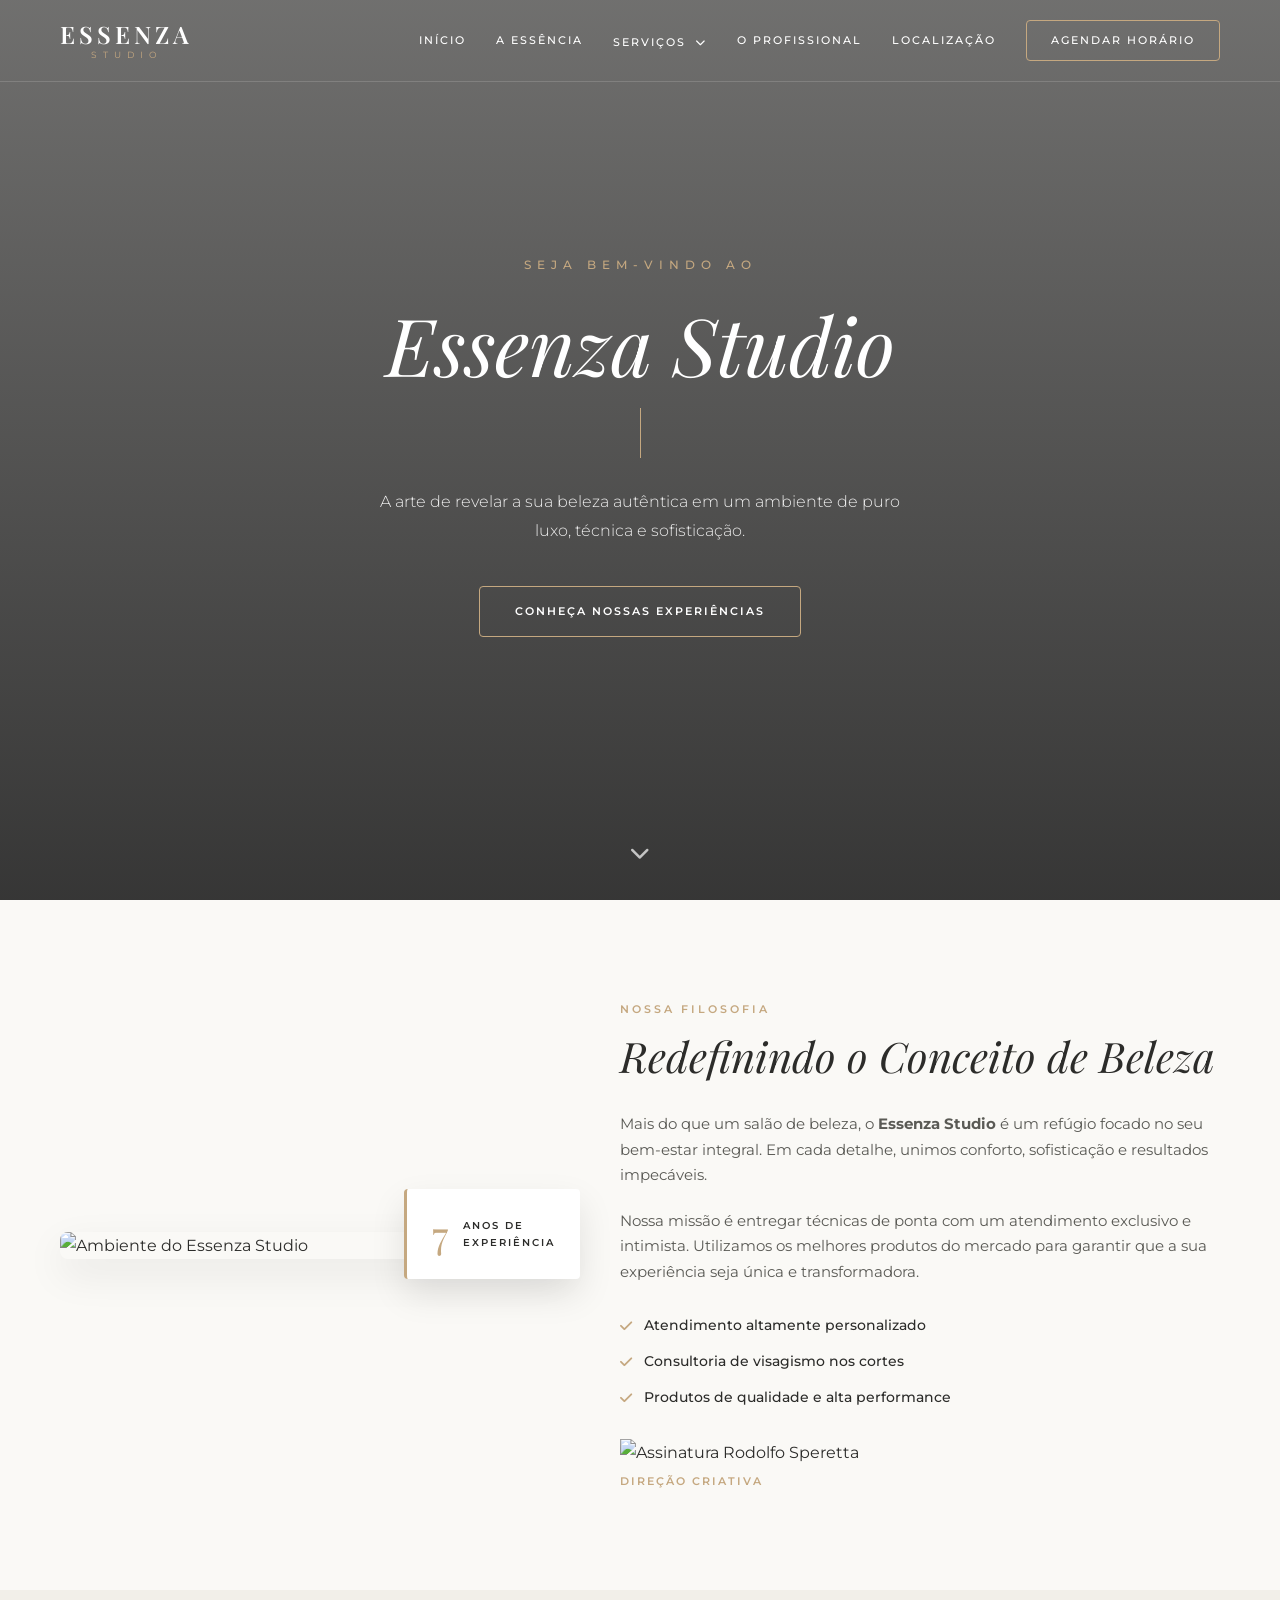
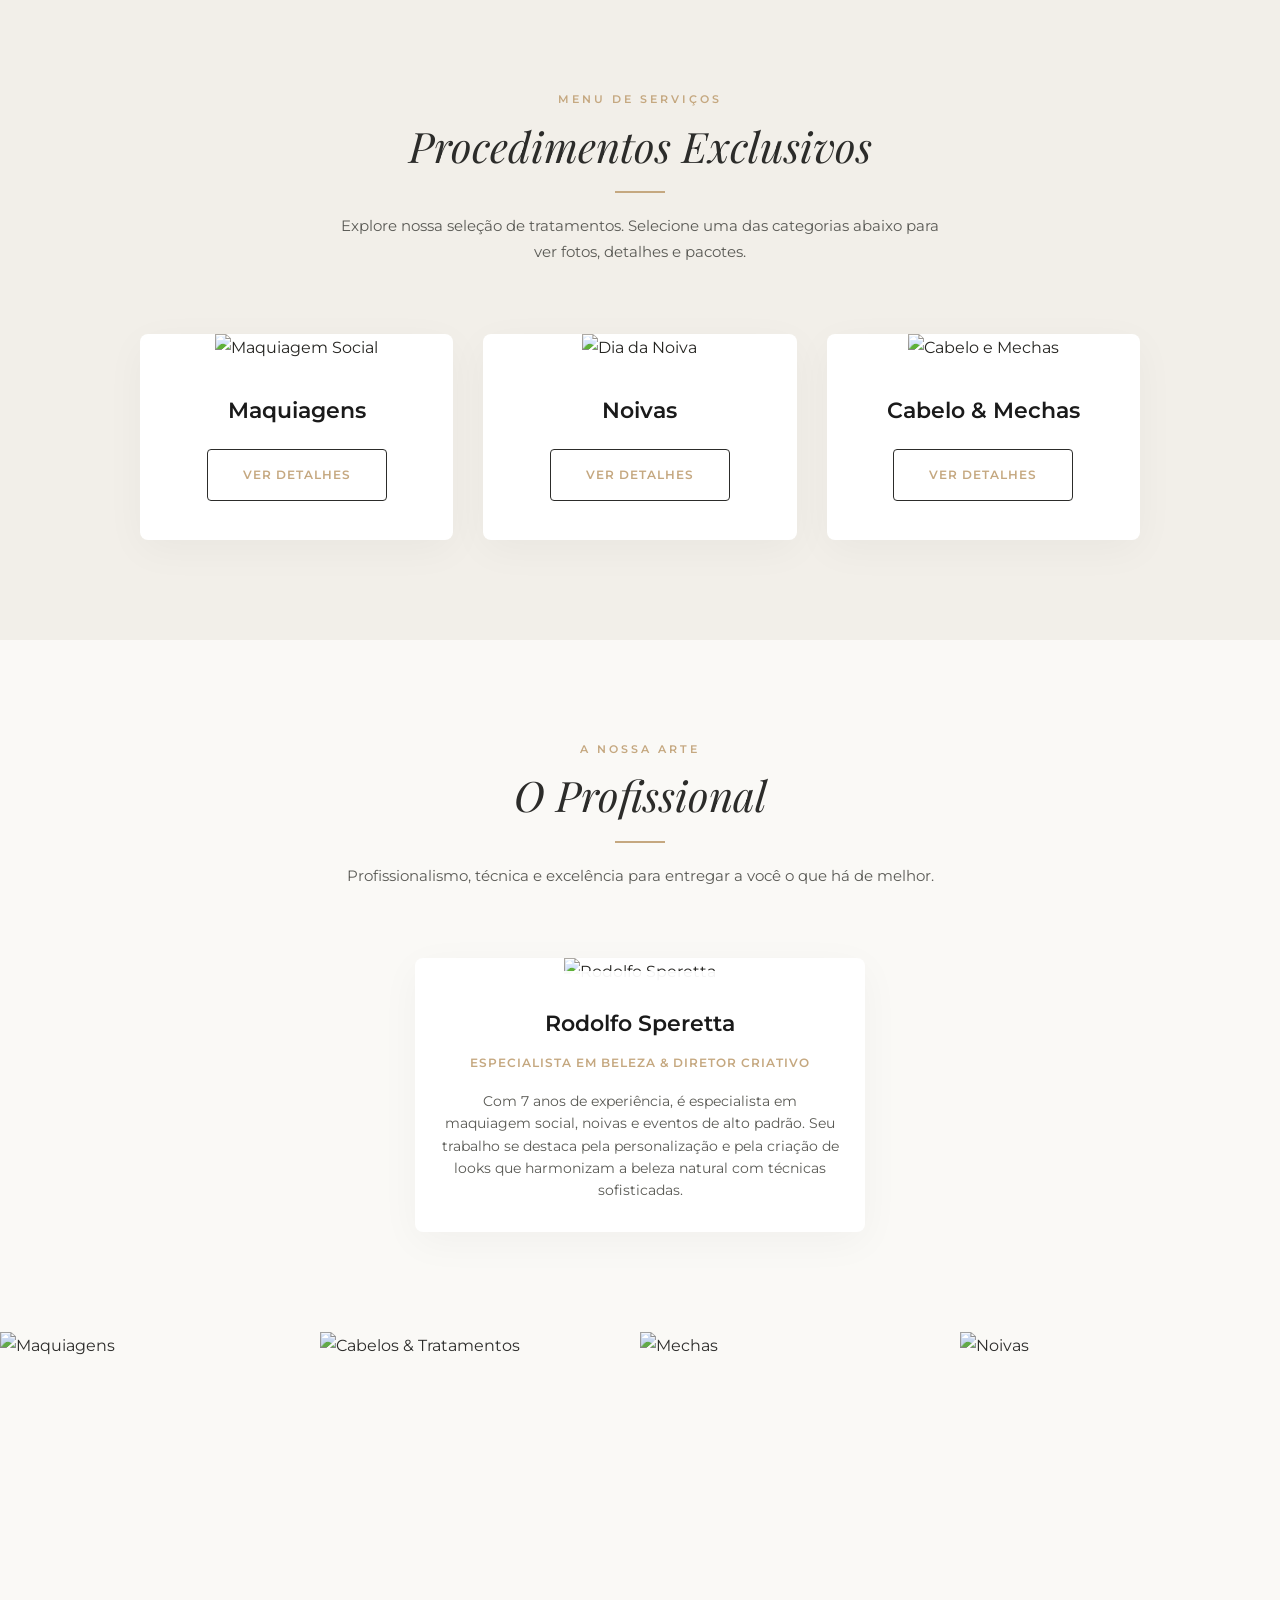
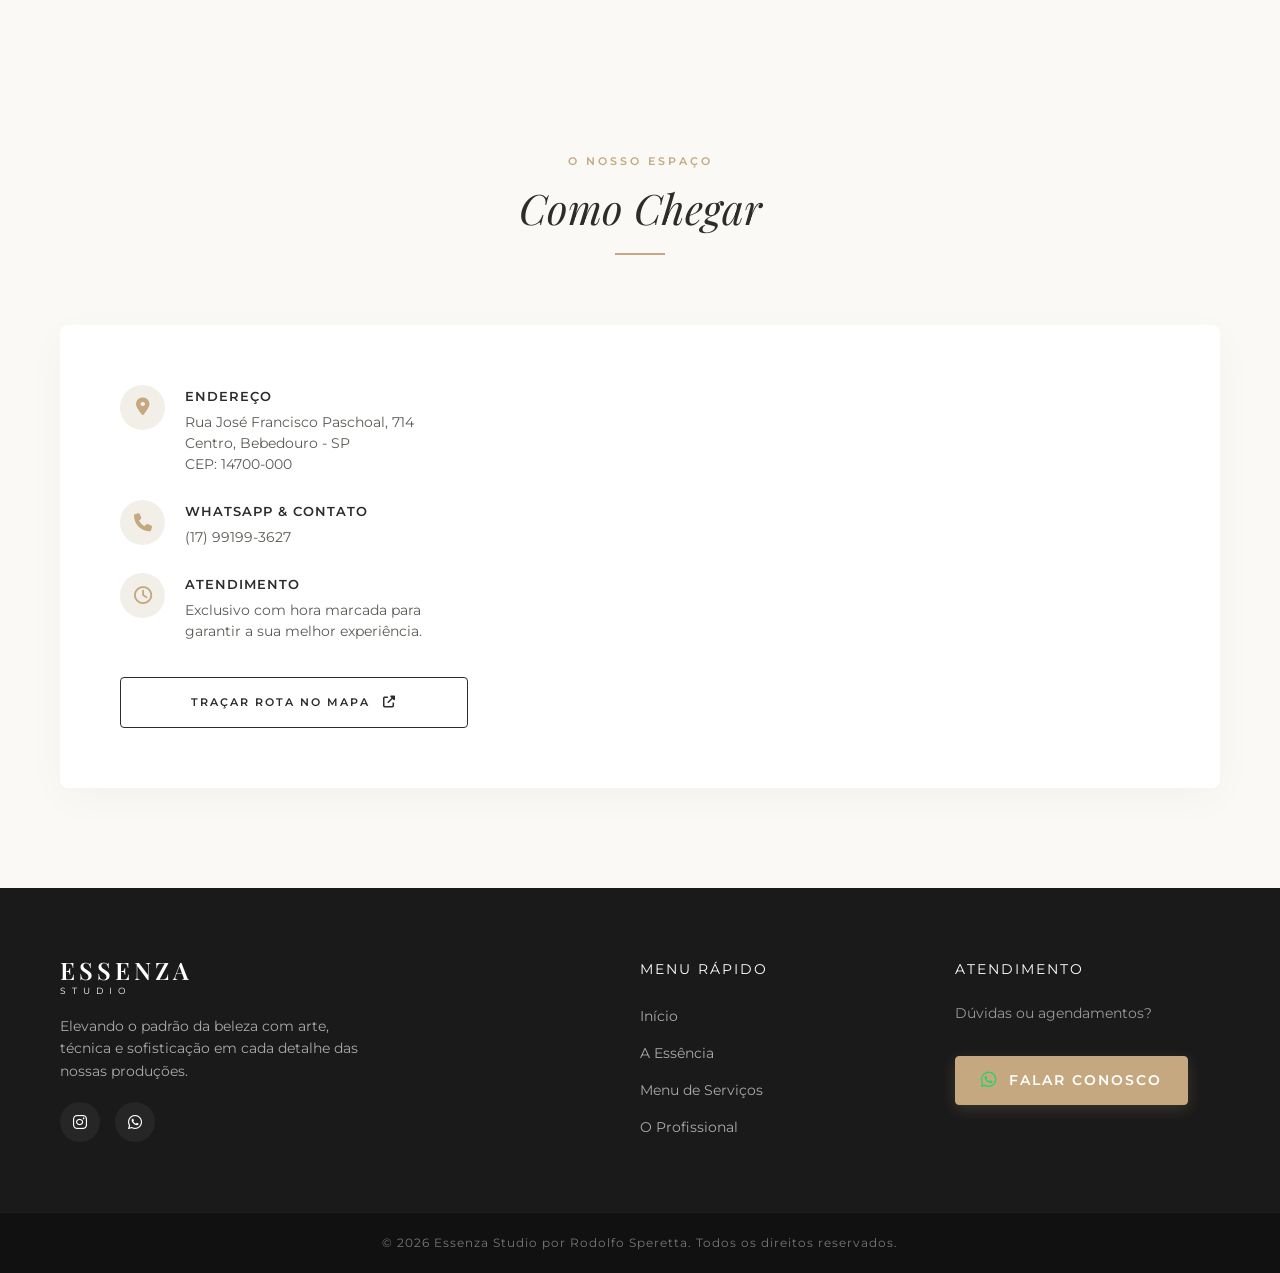
==== commit f5c0d19a: "Ajustes no Index, Maquiagens, Mechas e Noivas" ====
--- a/index.html
+++ b/index.html
@@ -26,14 +26,14 @@
                 <div class="dropdown">
                     <a href="#servicos" class="dropbtn">Serviços <i class="fas fa-chevron-down" style="font-size: 10px; margin-left: 4px;"></i></a>
                     <div class="dropdown-content">
-                        <a href="#hair">Cabelo & Mechas</a>
-                        <a href="#makeup">Maquiagem & Noivas</a>
-                        <a href="#cursos">Cursos Vip</a>
+                        <a href="maquiagem.html">Maquiagens</a>
+                        <a href="noivas.html">Noivas</a>
+                        <a href="mechas.html">Cabelo & Mechas</a>
                     </div>
                 </div>
                 <a href="#equipe">O Profissional</a>
                 <a href="#localizacao">Localização</a>
-                <a href="https://wa.me/5517991993627?text=Olá!%20Gostaria%20de%20agendar%20um%20horário%20no%20Essenza%20Studio." target="_blank" class="btn-nav">Agendar Horário</a>
+                <a href="https://wa.me/5517991993627" target="_blank" class="btn-nav">Agendar Horário</a>
             </nav>
             <button class="mobile-menu-btn" id="mobileMenuBtn" aria-label="Abrir Menu">
                 <i class="fas fa-bars"></i>
@@ -47,13 +47,13 @@
         <div class="mobile-menu-content">
             <a href="#inicio" class="mobile-link">Início</a>
             <a href="#sobre" class="mobile-link">A Essência</a>
-            <a href="#servicos" class="mobile-link">Todos os Serviços</a>
-            <a href="#makeup" class="mobile-link sub-link">- Maquiagem & Noivas</a>
-            <a href="#hair" class="mobile-link sub-link">- Cabelo & Tratamentos</a>
-            <a href="#cursos" class="mobile-link sub-link">- Cursos Vip</a>
+            <a href="#servicos" class="mobile-link">Nossos Serviços</a>
+            <a href="maquiagem.html" class="mobile-link sub-link">- Maquiagens</a>
+            <a href="noivas.html" class="mobile-link sub-link">- Noivas</a>
+            <a href="mechas.html" class="mobile-link sub-link">- Cabelo & Mechas</a>
             <a href="#equipe" class="mobile-link">O Profissional</a>
             <a href="#localizacao" class="mobile-link">Como Chegar</a>
-            <a href="https://wa.me/5517991993627?text=Olá!%20Gostaria%20de%20agendar%20um%20horário%20no%20Essenza%20Studio." target="_blank" class="btn-wa-service" style="justify-content: center; margin-top:20px;">
+            <a href="https://wa.me/5517991993627" target="_blank" class="btn-wa-service" style="justify-content: center; margin-top:20px;">
                 <i class="fab fa-whatsapp"></i> Falar no WhatsApp
             </a>
         </div>
@@ -115,132 +115,53 @@
         </div>
     </section>
 
-    <!-- MENU DE PROCEDIMENTOS -->
+    <!-- MENU DE SERVIÇOS (VITRINE) -->
     <section class="section-padding bg-light" id="servicos">
         <div class="container">
             <div class="section-header reveal">
                 <span class="subtitle">Menu de Serviços</span>
                 <h2>Procedimentos Exclusivos</h2>
                 <div class="line"></div>
-                <p class="header-desc">Explore nossa seleção de tratamentos desenhados para realçar sua essência. Selecione o serviço desejado para agendar diretamente pelo WhatsApp.</p>
-            </div>
-
-            <div class="services-wrapper">
+                <p class="header-desc">Explore nossa seleção de tratamentos. Selecione uma das categorias abaixo para ver fotos, detalhes e pacotes.</p>
+            </div>
+
+            <!-- Grid de Cartões reaproveitando o estilo da equipe -->
+            <div style="display: grid; grid-template-columns: repeat(auto-fit, minmax(300px, 1fr)); gap: 30px; max-width: 1000px; margin: 0 auto;">
                 
-                <!-- MAKEUP & NOIVAS -->
-                <div class="service-block" id="makeup">
-                    <div class="service-block-image reveal">
-                        <div class="service-slider" id="slider-makeup">
-                            <div class="slides-container">
-                                <div class="slide active"><img src="imgs/make-2.jpg" alt="Maquiagem Social"></div>
-                                <div class="slide"><img src="imgs/Noivas/noivas-1.jpg" alt="Noiva de Cartório e Grande Dia"></div>
-                                <div class="slide"><img src="imgs/Maquiagem social/make-2.jpg" alt="Produção de Maquiagem"></div>
-                            </div>
-                            <button class="slider-btn prev-btn" aria-label="Anterior">&#10094;</button>
-                            <button class="slider-btn next-btn" aria-label="Próximo">&#10095;</button>
-                            <div class="slider-dots"></div>
-                        </div>
-                    </div>
-                    <div class="service-block-text reveal delay-100">
-                        <h3 class="category-title-left">Maquiagem & Noivas</h3>
-                        
-                        <div class="service-item-clean">
-                            <h4>Maquiagem Social</h4>
-                            <p>Ideal para convidadas de casamento, madrinhas, formandas, ensaios fotográficos e festas. Serviço completo com pele blindada/resistente, técnica de olhos a sua escolha e aplicação de cílios postiços como brinde.</p>
-                            <a href="https://wa.me/5517991993627?text=Olá!%20Gostaria%20de%20saber%20mais%20sobre%20a%20Maquiagem%20Social." target="_blank" class="btn-wa-service">
-                                <i class="fab fa-whatsapp"></i> Agendar Maquiagem
-                            </a>
-                        </div>
-                        
-                        <div class="service-item-clean">
-                            <h4>Pacote Noiva de Cartório</h4>
-                            <p>Especial para noivinhas de cartório: um pacote que já inclui maquiagem e penteado para você sair pronta! A escolha da técnica é sua, e faremos algumas fotos lindas para registrar esse dia tão especial.</p>
-                            <a href="https://wa.me/5517991993627?text=Olá!%20Gostaria%20de%20saber%20mais%20sobre%20o%20Pacote%20Noiva%20de%20Cartório." target="_blank" class="btn-wa-service">
-                                <i class="fab fa-whatsapp"></i> Agendar Dia de Cartório
-                            </a>
-                        </div>
-                        
-                        <div class="service-item-clean">
-                            <h4>Noivas - O Grande Dia</h4>
-                            <p>Pacotes premium e completos para noivas. Inclui teste prévio de cabelo e make, produção de altíssima qualidade no dia do evento e opções de acompanhamento na festa. Desenhado para o seu sonho.</p>
-                            <a href="https://wa.me/5517991993627?text=Olá!%20Sou%20noiva%20e%20gostaria%20de%20conhecer%20os%20pacotes%20para%20o%20Grande%20Dia!" target="_blank" class="btn-wa-service">
-                                <i class="fab fa-whatsapp"></i> Consultar Pacote Noiva
-                            </a>
-                        </div>
-                    </div>
-                </div>
-
-                <!-- HAIR & MECHAS -->
-                <div class="service-block reversed" id="hair">
-                    <div class="service-block-image reveal">
-                        <div class="service-slider" id="slider-hair">
-                            <div class="slides-container">
-                                <div class="slide active"><img src="imgs/Mechas/mechas-1.jpg" alt="Cabelos e Mechas"></div>
-                                <div class="slide"><img src="imgs/Mechas/mechas-2.jpg" alt="Resultado de Mechas e Tratamentos"></div>
-                            </div>
-                            <button class="slider-btn prev-btn" aria-label="Anterior">&#10094;</button>
-                            <button class="slider-btn next-btn" aria-label="Próximo">&#10095;</button>
-                            <div class="slider-dots"></div>
-                        </div>
-                    </div>
-                    <div class="service-block-text reveal delay-100">
-                        <h3 class="category-title-left">Cabelo & Tratamentos</h3>
-                        
-                        <div class="service-item-clean">
-                            <h4>Corte Visagista</h4>
-                            <p>Cortar os cabelos vai além de tirar comprimento. Realizamos uma análise completa dos seus desejos, do formato do seu rosto e necessidades do fio para criar um resultado que realmente valorize você. Inclui lavagem e finalização.</p>
-                            <a href="https://wa.me/5517991993627?text=Olá!%20Gostaria%20de%20agendar%20um%20Corte%20Visagista." target="_blank" class="btn-wa-service">
-                                <i class="fab fa-whatsapp"></i> Agendar Corte
-                            </a>
-                        </div>
-                        
-                        <div class="service-item-clean">
-                            <h4>Pacote de Mechas</h4>
-                            <p>Nosso pacote de mechas é super completo! Inclui mechas, tonalização, esfumado (se necessário) e tratamentos capilares profundos. Prezamos muito pela saúde dos fios. (Procedimento realizado após teste de mechas e alinhamento de expectativas).</p>
-                            <a href="https://wa.me/5517991993627?text=Olá!%20Gostaria%20de%20saber%20mais%20sobre%20o%20Pacote%20de%20Mechas." target="_blank" class="btn-wa-service">
-                                <i class="fab fa-whatsapp"></i> Avaliação para Mechas
-                            </a>
-                        </div>
-                        
-                        <div class="service-item-clean">
-                            <h4>Penteados & Escova</h4>
-                            <p>Preparações ideais para qualquer evento. Opções de Escova com Baby Liss, Penteados semi-presos e Penteados clássicos presos (rabos ou coques).</p>
-                            <a href="https://wa.me/5517991993627?text=Olá!%20Gostaria%20de%20agendar%20um%20Penteado%20ou%20Escova." target="_blank" class="btn-wa-service">
-                                <i class="fab fa-whatsapp"></i> Agendar Penteado
-                            </a>
-                        </div>
-                        
-                        <div class="service-item-clean">
-                            <h4>Tratamentos & Ozonioterapia</h4>
-                            <p>A melhor opção para um cabelo extremamente saudável. Tratamentos de extrema qualidade potencializados com ozonioterapia. Finalização à sua escolha. Consulte também nossos pacotes de 4 sessões!</p>
-                            <a href="https://wa.me/5517991993627?text=Olá!%20Gostaria%20de%20saber%20sobre%20os%20Tratamentos%20e%20Ozonioterapia." target="_blank" class="btn-wa-service">
-                                <i class="fab fa-whatsapp"></i> Agendar Tratamento
-                            </a>
-                        </div>
-                    </div>
-                </div>
-
-                <!-- CURSOS -->
-                <div class="service-block" id="cursos">
-                    <div class="service-block-image reveal">
-                        <img src="https://images.unsplash.com/photo-1522337360788-8b13dee7a37e?ixlib=rb-4.0.3&auto=format&fit=crop&w=800&q=80" alt="Cursos VIP">
-                    </div>
-                    <div class="service-block-text reveal delay-100">
-                        <h3 class="category-title-left">Cursos Exclusivos</h3>
-                        
-                        <div class="service-item-clean">
-                            <h4>Curso de Automaquiagem VIP</h4>
-                            <p>Totalmente VIP, focado apenas em você! O cronograma é 100% personalizado para as suas necessidades. Não é preciso trazer material, o Studio fornece tudo. Duração de 3 a 4 horas (realizado em um dia).</p>
-                            <p style="margin-top: 10px;"><strong>O que você aprende:</strong> Técnica de pele completa com acabamento profissional, técnica de olhos e dicas valiosas para você se virar tranquilamente no dia a dia ou em festas.</p>
-                            <a href="https://wa.me/5517991993627?text=Olá!%20Gostaria%20de%20informações%20sobre%20o%20Curso%20de%20Automaquiagem%20VIP." target="_blank" class="btn-wa-service">
-                                <i class="fab fa-whatsapp"></i> Informações do Curso
-                            </a>
-                        </div>
-                    </div>
-                </div>
-
-            </div>
-            
+                <!-- Card Maquiagem -->
+                <a href="maquiagem.html" class="team-card reveal">
+                    <div class="team-image">
+                        <img src="imgs/maquiagem/make1.jpg" alt="Maquiagem Social">
+                    </div>
+                    <div class="team-info" style="padding-top: 10px;">
+                        <h4>Maquiagens</h4>
+                        <span style="display:inline-block; margin-top:15px;" class="btn-outline">Ver Detalhes</span>
+                    </div>
+                </a>
+
+                <!-- Card Noivas -->
+                <a href="noivas.html" class="team-card reveal delay-100">
+                    <div class="team-image">
+                        <img src="imgs/noivas/noiva2.jpg" alt="Dia da Noiva">
+                    </div>
+                    <div class="team-info" style="padding-top: 10px;">
+                        <h4>Noivas</h4>
+                        <span style="display:inline-block; margin-top:15px;" class="btn-outline">Ver Detalhes</span>
+                    </div>
+                </a>
+
+                <!-- Card Cabelo -->
+                <a href="mechas.html" class="team-card reveal delay-200">
+                    <div class="team-image">
+                        <img src="imgs/mechas/mechas1.jpg" alt="Cabelo e Mechas">
+                    </div>
+                    <div class="team-info" style="padding-top: 10px;">
+                        <h4>Cabelo & Mechas</h4>
+                        <span style="display:inline-block; margin-top:15px;" class="btn-outline">Ver Detalhes</span>
+                    </div>
+                </a>
+
+            </div>
         </div>
     </section>
 
@@ -275,10 +196,10 @@
     <!-- GALERIA -->
     <section class="gallery-section">
         <div class="gallery-grid">
-            <div class="gallery-item reveal"><img src="https://images.unsplash.com/photo-1596462502278-27bfdc403348?ixlib=rb-4.0.3&auto=format&fit=crop&w=800&q=80" alt="Make up"></div>
-            <div class="gallery-item reveal delay-100"><img src="https://images.unsplash.com/photo-1560869713-7d0a29430803?ixlib=rb-4.0.3&auto=format&fit=crop&w=800&q=80" alt="Hair style"></div>
-            <div class="gallery-item reveal delay-200"><img src="https://images.unsplash.com/photo-1519014816548-bf5fe059e98b?ixlib=rb-4.0.3&auto=format&fit=crop&w=800&q=80" alt="Spa"></div>
-            <div class="gallery-item reveal delay-300"><img src="https://images.unsplash.com/photo-1522337360788-8b13dee7a37e?ixlib=rb-4.0.3&auto=format&fit=crop&w=800&q=80" alt="Manicure"></div>
+            <div class="gallery-item reveal"><img src="imgs/maquiagem/make6.jpg" alt="Maquiagens"></div>
+            <div class="gallery-item reveal delay-100"><img src="imgs/mechas/mechas15.jpg" alt="Cabelos & Tratamentos"></div>
+            <div class="gallery-item reveal delay-300"><img src="imgs/mechas/mechas11.jpg" alt="Mechas"></div>
+            <div class="gallery-item reveal delay-300"><img src="imgs/noivas/noiva2.jpg" alt="Noivas"></div>
         </div>
     </section>
 
@@ -357,7 +278,7 @@
                     <div class="footer-links reveal delay-200">
                         <h4>Atendimento</h4>
                         <p style="color: #999; font-size: 14px; margin-bottom: 15px;">Dúvidas ou agendamentos?</p>
-                        <a href="https://wa.me/5517991993627?text=Olá!%20Gostaria%20de%20falar%20com%20o%20Essenza%20Studio." target="_blank" class="btn-wa-service" style="padding: 12px 25px; font-size: 14px;">
+                        <a href="https://wa.me/5517991993627" target="_blank" class="btn-wa-service" style="padding: 12px 25px; font-size: 14px;">
                             <i class="fab fa-whatsapp"></i> Falar Conosco
                         </a>
                     </div>
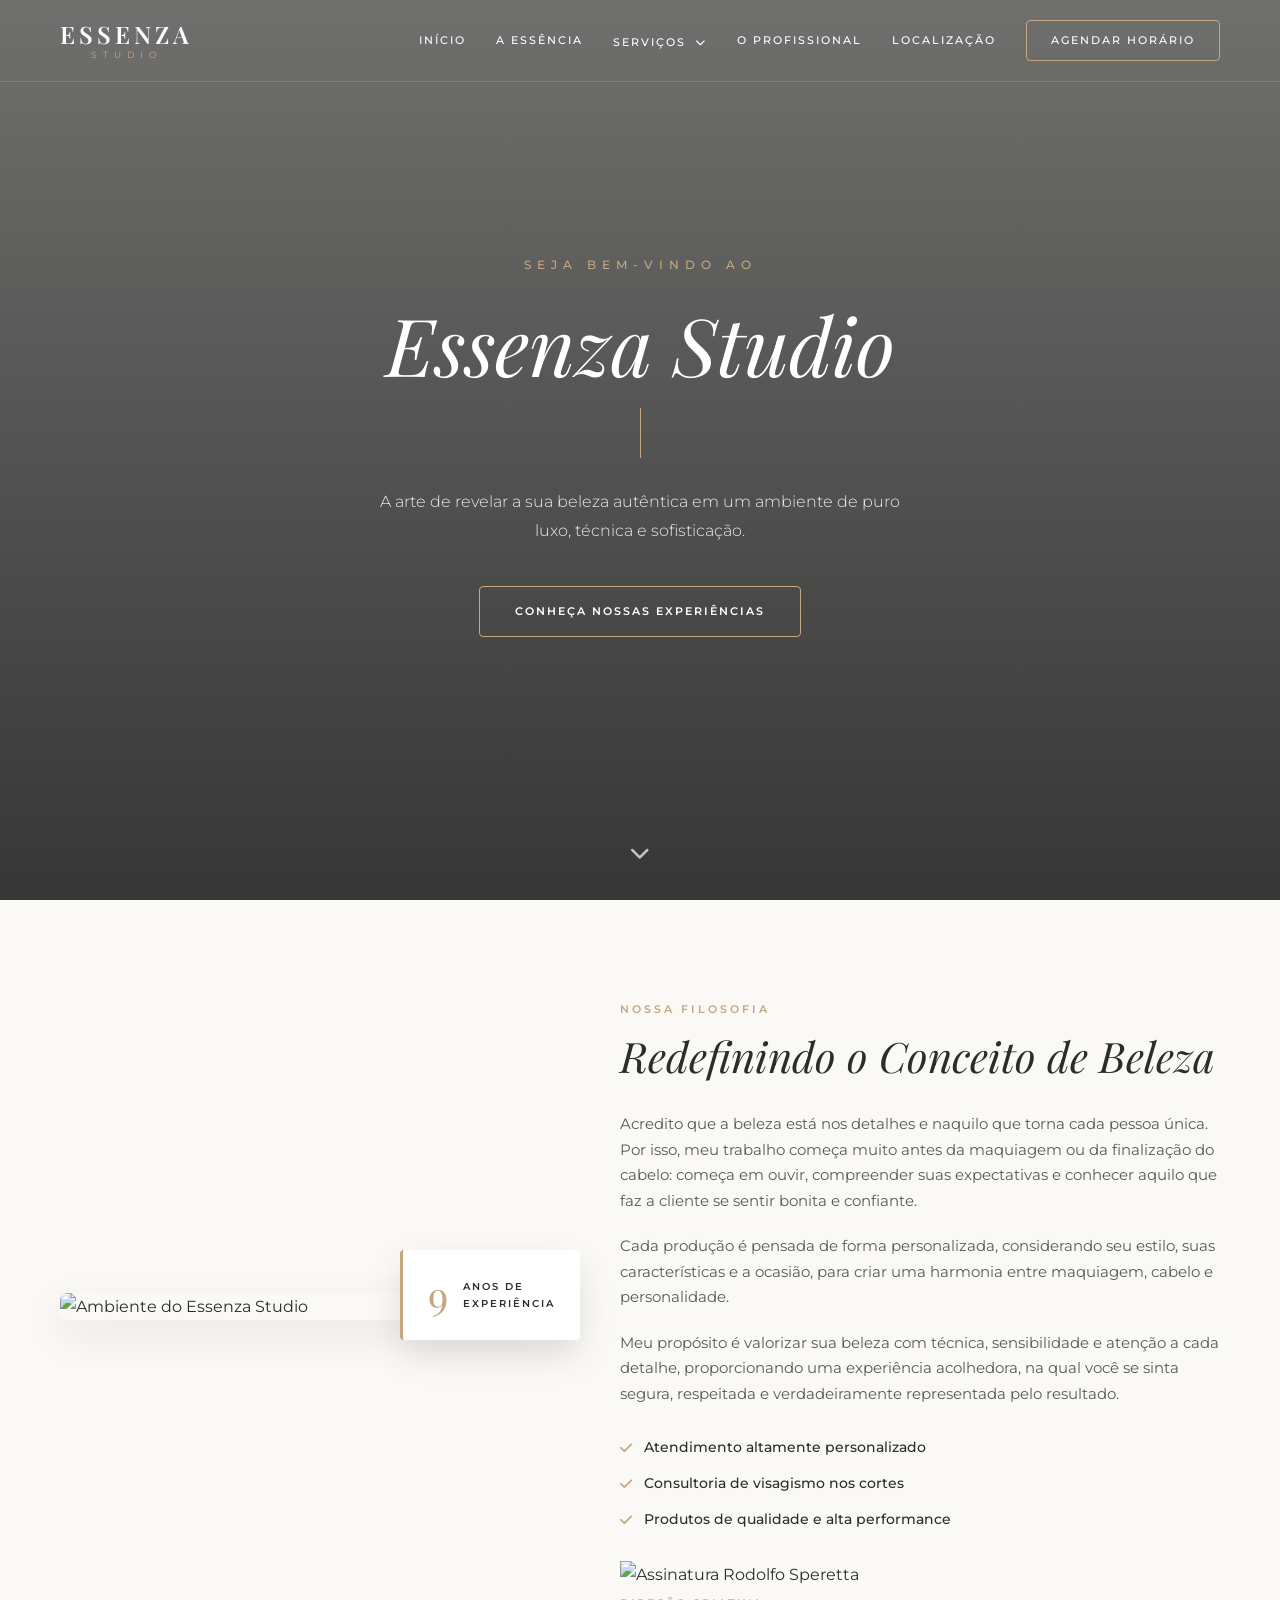
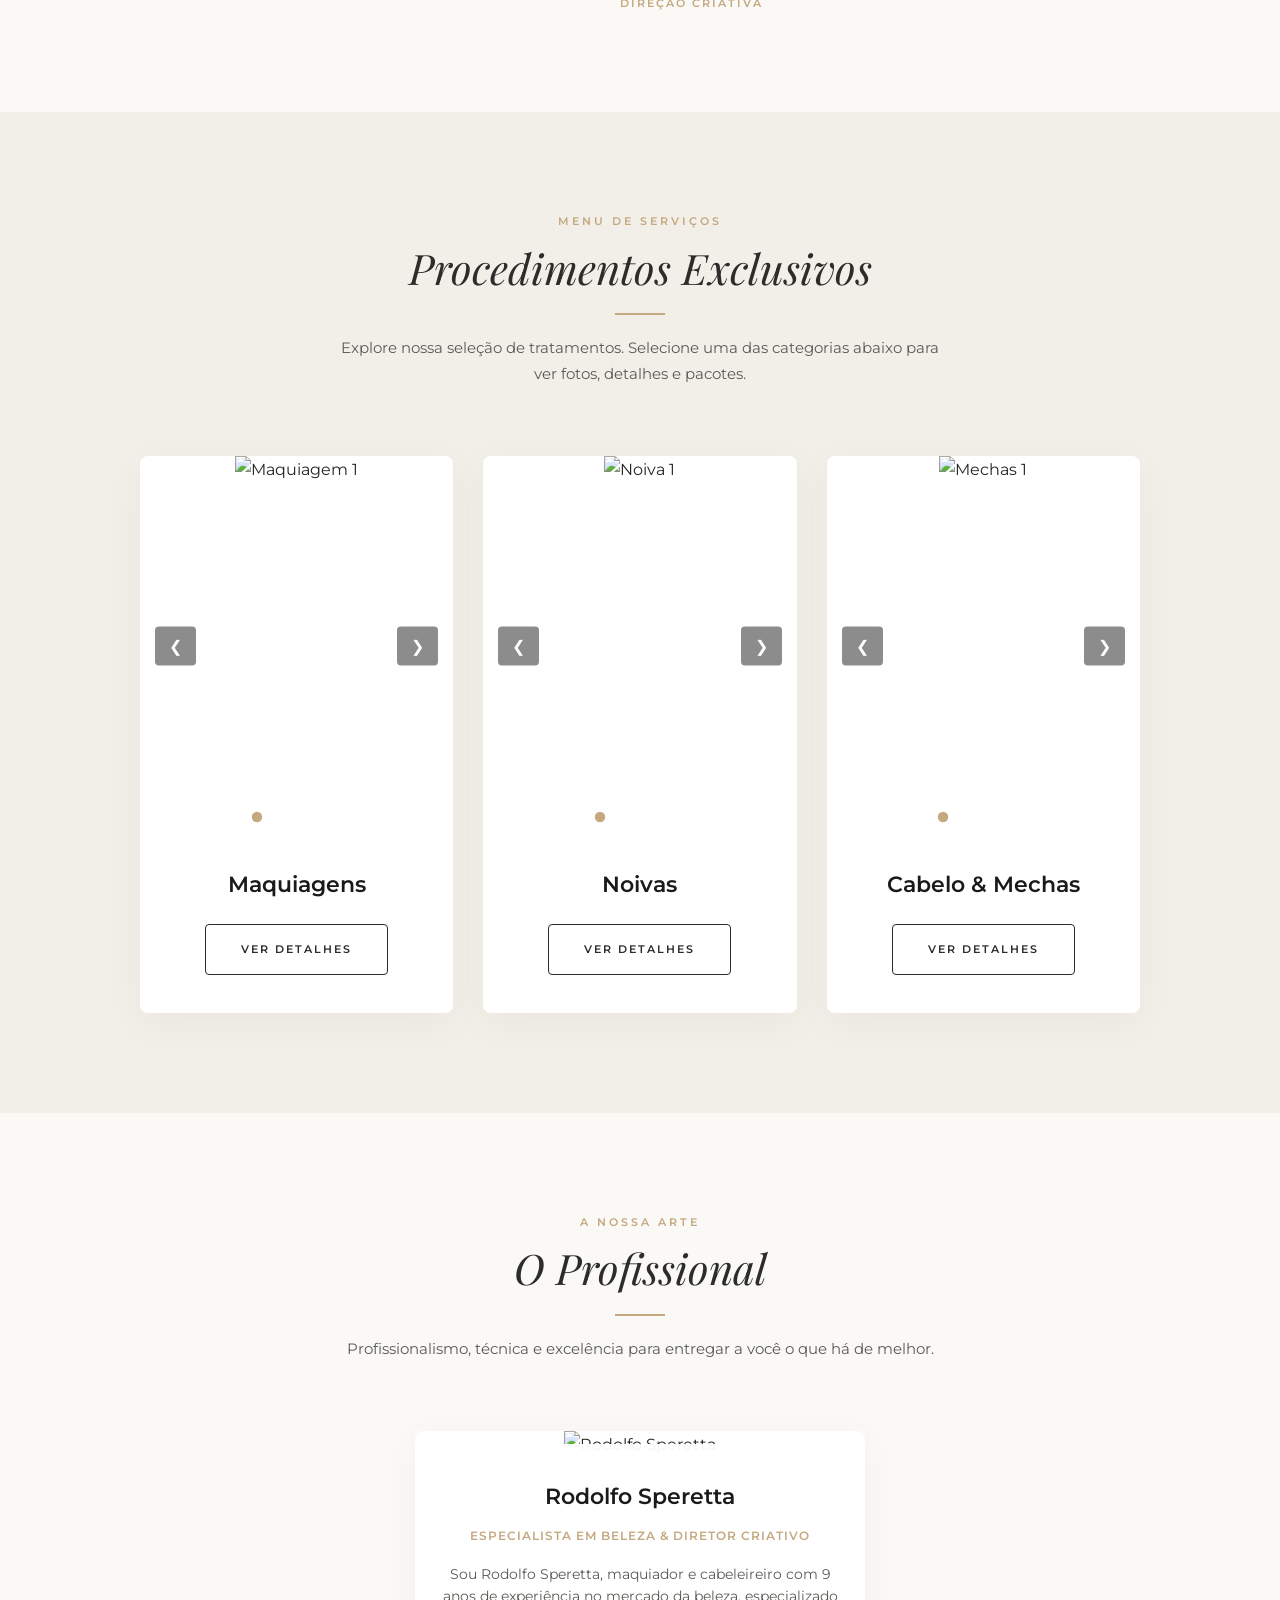
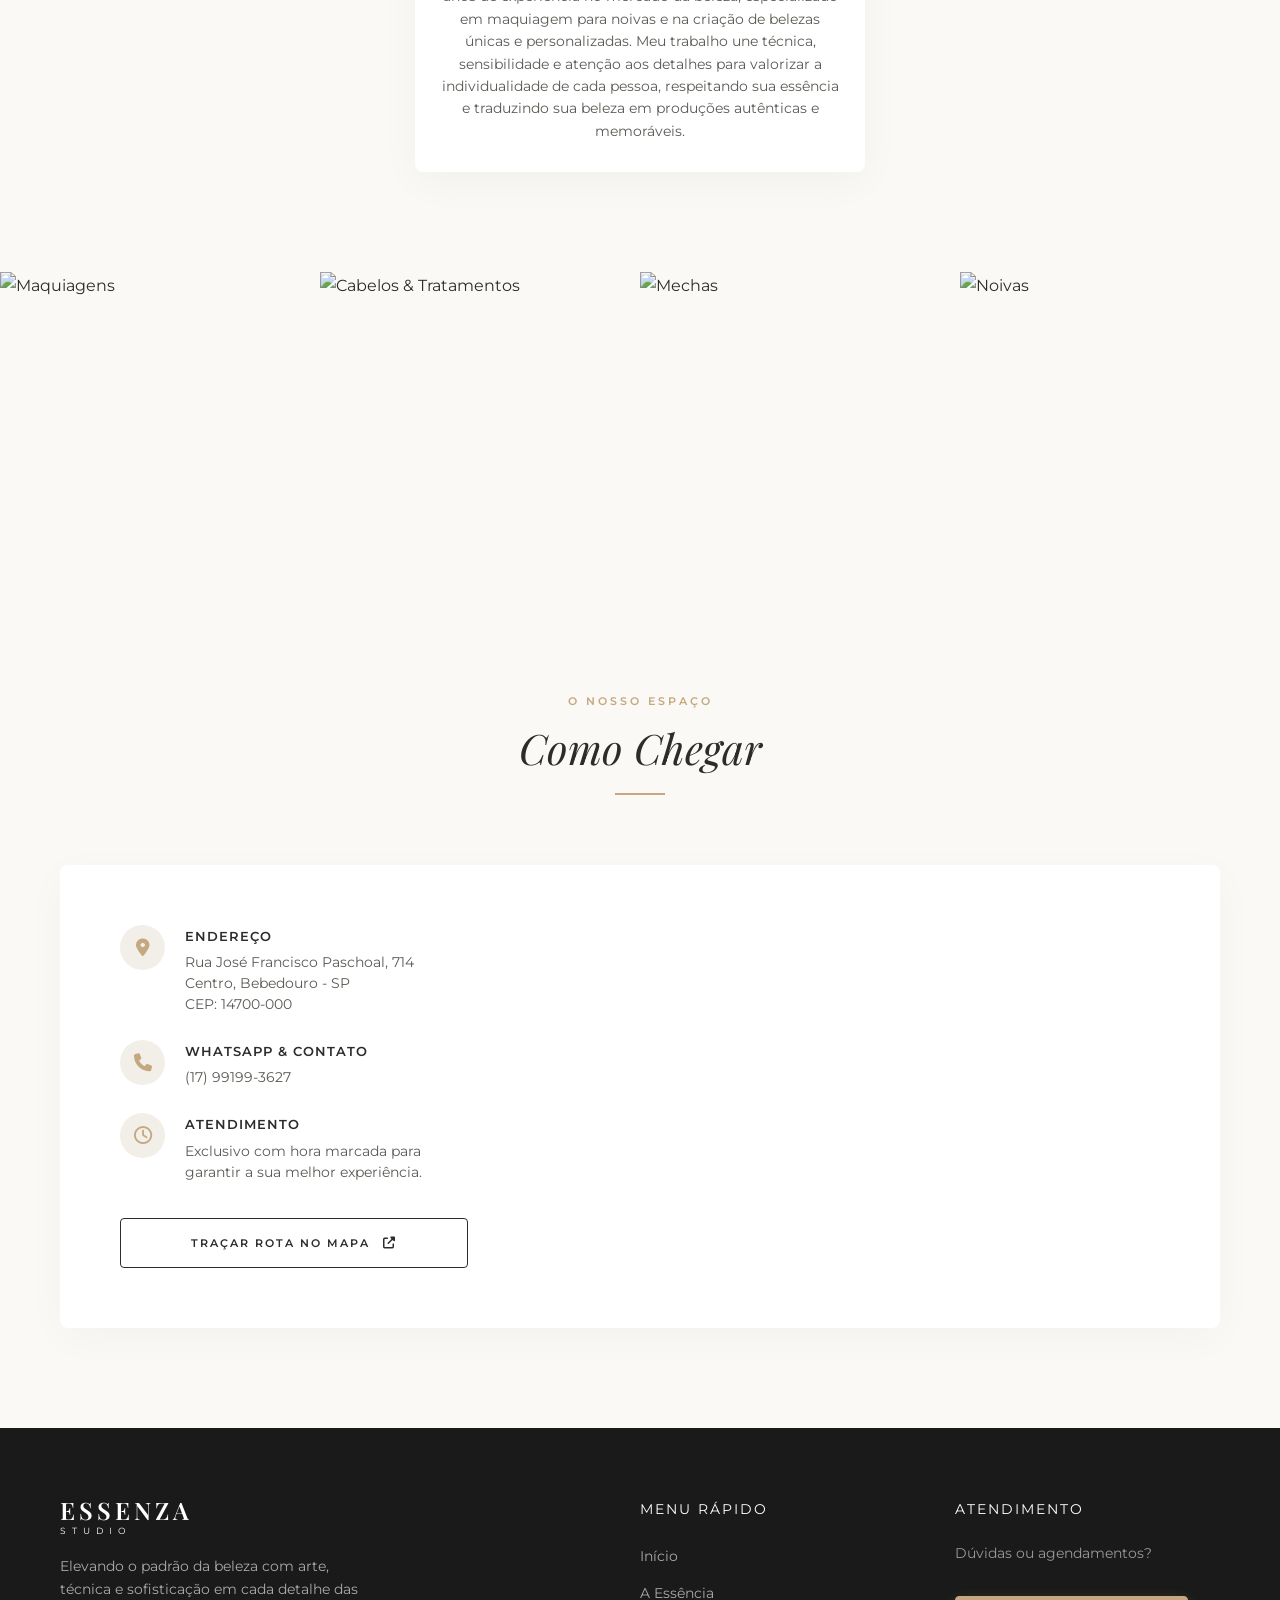
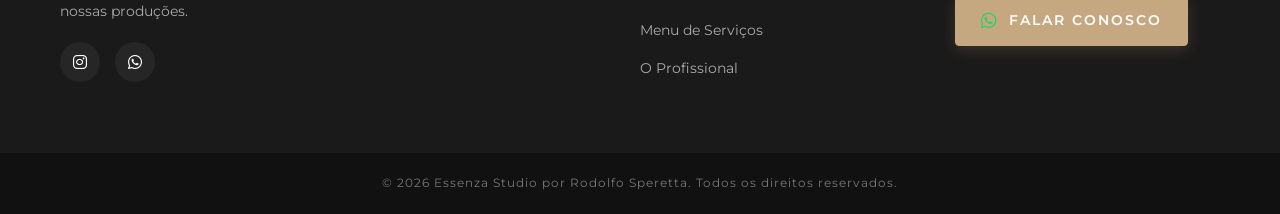
==== commit aaf706e7: "Add files via upload" ====
--- a/index.html
+++ b/index.html
@@ -86,7 +86,7 @@
                         <img src="https://images.unsplash.com/photo-1522337660859-02fbefca4702?auto=format&fit=crop&w=800&q=80" alt="Ambiente do Essenza Studio">
                     </div>
                     <div class="experience-badge">
-                        <span class="number">7</span>
+                        <span class="number">9</span>
                         <span class="text">Anos de<br>Experiência</span>
                     </div>
                 </div>
@@ -97,8 +97,11 @@
                         <h2>Redefinindo o Conceito de Beleza</h2>
                     </div>
                     
-                    <p class="reveal delay-200">Mais do que um salão de beleza, o <strong>Essenza Studio</strong> é um refúgio focado no seu bem-estar integral. Em cada detalhe, unimos conforto, sofisticação e resultados impecáveis.</p>
-                    <p class="reveal delay-300">Nossa missão é entregar técnicas de ponta com um atendimento exclusivo e intimista. Utilizamos os melhores produtos do mercado para garantir que a sua experiência seja única e transformadora.</p>
+                    <p class="reveal delay-200">Acredito que a beleza está nos detalhes e naquilo que torna cada pessoa única. Por isso, meu trabalho começa muito antes da maquiagem ou da finalização do cabelo: começa em ouvir, compreender suas expectativas e conhecer aquilo que faz a cliente se sentir bonita e confiante.</p>
+                    
+                    <p class="reveal delay-300">Cada produção é pensada de forma personalizada, considerando seu estilo, suas características e a ocasião, para criar uma harmonia entre maquiagem, cabelo e personalidade.</p>
+                    
+                    <p class="reveal delay-400">Meu propósito é valorizar sua beleza com técnica, sensibilidade e atenção a cada detalhe, proporcionando uma experiência acolhedora, na qual você se sinta segura, respeitada e verdadeiramente representada pelo resultado.</p>
                     
                     <ul class="about-features reveal delay-400">
                         <li><i class="fas fa-check"></i> Atendimento altamente personalizado</li>
@@ -107,12 +110,10 @@
                     </ul>
                     
                     <div class="signature reveal delay-500">
-                        <img src="imgs/Assinatura Rodolfo.png" alt="Assinatura Rodolfo Speretta" style="height: 130px; object-fit: contain; margin-bottom: 5px;">
+                        <img src="imgs/assinaturarodolfo.png" alt="Assinatura Rodolfo Speretta" style="height: 130px; object-fit: contain; margin-bottom: 5px;">
                         <span style="display:block; font-size: 11px; text-transform: uppercase; letter-spacing: 2px; color: var(--color-gold); font-weight: 600;">Direção Criativa</span>
                     </div>
                 </div>
-            </div>
-        </div>
     </section>
 
     <!-- MENU DE SERVIÇOS (VITRINE) -->
@@ -125,41 +126,77 @@
                 <p class="header-desc">Explore nossa seleção de tratamentos. Selecione uma das categorias abaixo para ver fotos, detalhes e pacotes.</p>
             </div>
 
-            <!-- Grid de Cartões reaproveitando o estilo da equipe -->
+            <!-- Grid de Cartões da Vitrine -->
             <div style="display: grid; grid-template-columns: repeat(auto-fit, minmax(300px, 1fr)); gap: 30px; max-width: 1000px; margin: 0 auto;">
                 
-                <!-- Card Maquiagem -->
-                <a href="maquiagem.html" class="team-card reveal">
+                <!-- Card Maquiagem (make1.jpg até make6.jpg) -->
+                <div class="team-card reveal">
                     <div class="team-image">
-                        <img src="imgs/maquiagem/make1.jpg" alt="Maquiagem Social">
+                        <div class="service-slider" id="slider-card-makeup">
+                            <div class="slides-container">
+                                <div class="slide active"><img src="imgs/maquiagem/make1.jpg" alt="Maquiagem 1"></div>
+                                <div class="slide"><img src="imgs/maquiagem/make2.jpg" alt="Maquiagem 2"></div>
+                                <div class="slide"><img src="imgs/maquiagem/make3.jpg" alt="Maquiagem 3"></div>
+                                <div class="slide"><img src="imgs/maquiagem/make4.jpg" alt="Maquiagem 4"></div>
+                                <div class="slide"><img src="imgs/maquiagem/make5.jpg" alt="Maquiagem 5"></div>
+                                <div class="slide"><img src="imgs/maquiagem/make6.jpg" alt="Maquiagem 6"></div>
+                            </div>
+                            <button class="slider-btn prev-btn" aria-label="Anterior">&#10094;</button>
+                            <button class="slider-btn next-btn" aria-label="Próximo">&#10095;</button>
+                            <div class="slider-dots"></div>
+                        </div>
                     </div>
                     <div class="team-info" style="padding-top: 10px;">
                         <h4>Maquiagens</h4>
-                        <span style="display:inline-block; margin-top:15px;" class="btn-outline">Ver Detalhes</span>
-                    </div>
-                </a>
-
-                <!-- Card Noivas -->
-                <a href="noivas.html" class="team-card reveal delay-100">
+                        <a href="maquiagem.html" style="display:inline-block; margin-top:15px;" class="btn-outline">Ver Detalhes</a>
+                    </div>
+                </div>
+
+                <!-- Card Noivas (noiva1.jpg até noiva6.jpg) -->
+                <div class="team-card reveal delay-100">
                     <div class="team-image">
-                        <img src="imgs/noivas/noiva2.jpg" alt="Dia da Noiva">
+                        <div class="service-slider" id="slider-card-noivas">
+                            <div class="slides-container">
+                                <div class="slide active"><img src="imgs/noivas/noiva1.jpg" alt="Noiva 1"></div>
+                                <div class="slide"><img src="imgs/noivas/noiva2.jpg" alt="Noiva 2"></div>
+                                <div class="slide"><img src="imgs/noivas/noiva3.jpg" alt="Noiva 3"></div>
+                                <div class="slide"><img src="imgs/noivas/noiva4.jpg" alt="Noiva 4"></div>
+                                <div class="slide"><img src="imgs/noivas/noiva5.jpg" alt="Noiva 5"></div>
+                                <div class="slide"><img src="imgs/noivas/noiva6.jpg" alt="Noiva 6"></div>
+                            </div>
+                            <button class="slider-btn prev-btn" aria-label="Anterior">&#10094;</button>
+                            <button class="slider-btn next-btn" aria-label="Próximo">&#10095;</button>
+                            <div class="slider-dots"></div>
+                        </div>
                     </div>
                     <div class="team-info" style="padding-top: 10px;">
                         <h4>Noivas</h4>
-                        <span style="display:inline-block; margin-top:15px;" class="btn-outline">Ver Detalhes</span>
-                    </div>
-                </a>
-
-                <!-- Card Cabelo -->
-                <a href="mechas.html" class="team-card reveal delay-200">
+                        <a href="noivas.html" style="display:inline-block; margin-top:15px;" class="btn-outline">Ver Detalhes</a>
+                    </div>
+                </div>
+
+                <!-- Card Cabelo & Mechas (mechas1.jpg até mechas6.jpg) -->
+                <div class="team-card reveal delay-200">
                     <div class="team-image">
-                        <img src="imgs/mechas/mechas1.jpg" alt="Cabelo e Mechas">
+                        <div class="service-slider" id="slider-card-hair">
+                            <div class="slides-container">
+                                <div class="slide active"><img src="imgs/mechas/mechas1.jpg" alt="Mechas 1"></div>
+                                <div class="slide"><img src="imgs/mechas/mechas2.jpg" alt="Mechas 2"></div>
+                                <div class="slide"><img src="imgs/mechas/mechas3.jpg" alt="Mechas 3"></div>
+                                <div class="slide"><img src="imgs/mechas/mechas4.jpg" alt="Mechas 4"></div>
+                                <div class="slide"><img src="imgs/mechas/mechas5.jpg" alt="Mechas 5"></div>
+                                <div class="slide"><img src="imgs/mechas/mechas6.jpg" alt="Mechas 6"></div>
+                            </div>
+                            <button class="slider-btn prev-btn" aria-label="Anterior">&#10094;</button>
+                            <button class="slider-btn next-btn" aria-label="Próximo">&#10095;</button>
+                            <div class="slider-dots"></div>
+                        </div>
                     </div>
                     <div class="team-info" style="padding-top: 10px;">
                         <h4>Cabelo & Mechas</h4>
-                        <span style="display:inline-block; margin-top:15px;" class="btn-outline">Ver Detalhes</span>
-                    </div>
-                </a>
+                        <a href="mechas.html" style="display:inline-block; margin-top:15px;" class="btn-outline">Ver Detalhes</a>
+                    </div>
+                </div>
 
             </div>
         </div>
@@ -178,7 +215,7 @@
             <div class="team-grid">
                 <div class="team-card reveal">
                     <div class="team-image">
-                        <img src="https://images.unsplash.com/photo-1507003211169-0a1dd7228f2d?ixlib=rb-4.0.3&auto=format&fit=crop&w=800&q=80" alt="Rodolfo Speretta">
+                        <img src="imgs/Rodolfo.jpg" alt="Rodolfo Speretta">
                         <div class="team-social">
                             <a href="https://instagram.com/rodolfosperetta" target="_blank"><i class="fab fa-instagram"></i></a>
                         </div>
@@ -186,7 +223,7 @@
                     <div class="team-info">
                         <h4>Rodolfo Speretta</h4>
                         <span>Especialista em Beleza & Diretor Criativo</span>
-                        <p>Com 7 anos de experiência, é especialista em maquiagem social, noivas e eventos de alto padrão. Seu trabalho se destaca pela personalização e pela criação de looks que harmonizam a beleza natural com técnicas sofisticadas.</p>
+                        <p>Sou Rodolfo Speretta, maquiador e cabeleireiro com 9 anos de experiência no mercado da beleza, especializado em maquiagem para noivas e na criação de belezas únicas e personalizadas. Meu trabalho une técnica, sensibilidade e atenção aos detalhes para valorizar a individualidade de cada pessoa, respeitando sua essência e traduzindo sua beleza em produções autênticas e memoráveis.</p>
                     </div>
                 </div>
             </div>
--- a/style.css
+++ b/style.css
@@ -376,4 +376,9 @@
 .dot.active, .dot:hover {
     background: var(--color-gold);
     transform: scale(1.3);
+}
+/* Altura do slider quando estiver dentro da vitrine (team-card) */
+.team-card .service-slider {
+    height: 380px;
+    border-radius: 8px 8px 0 0;
 }
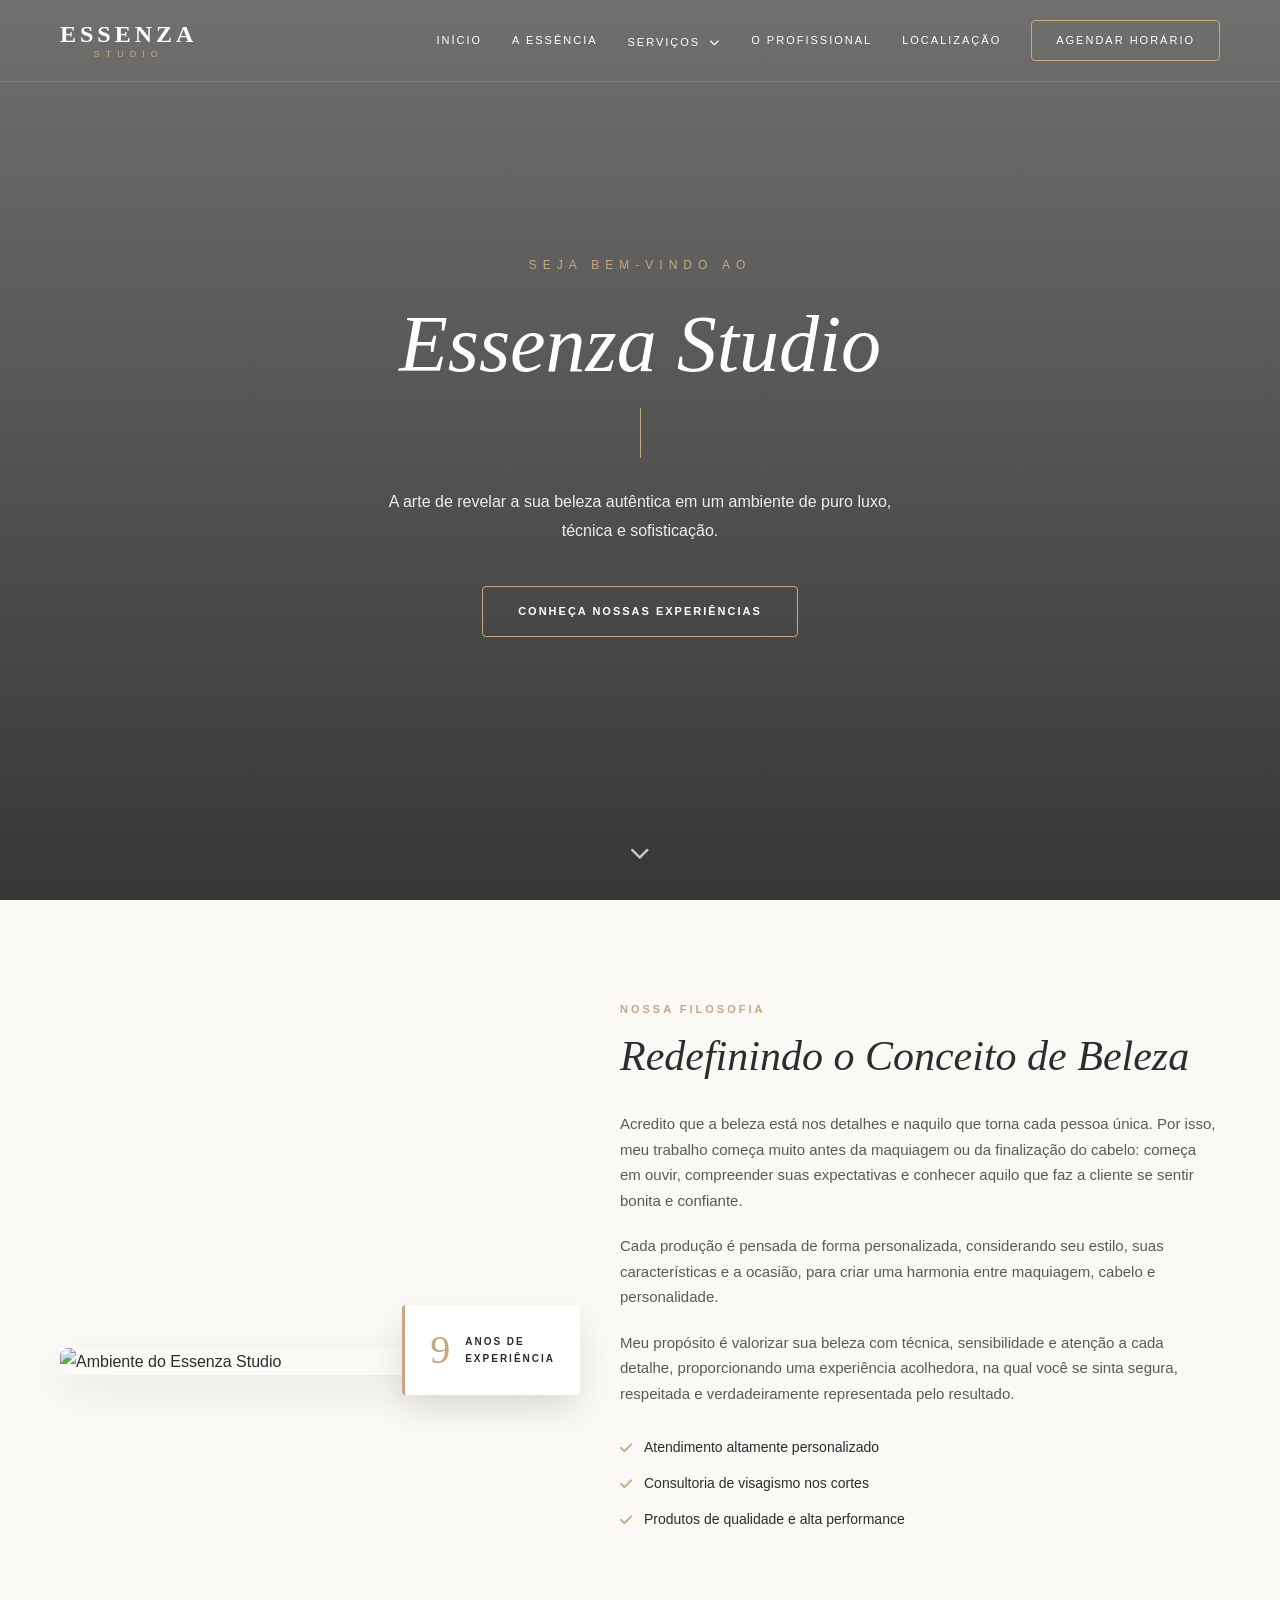
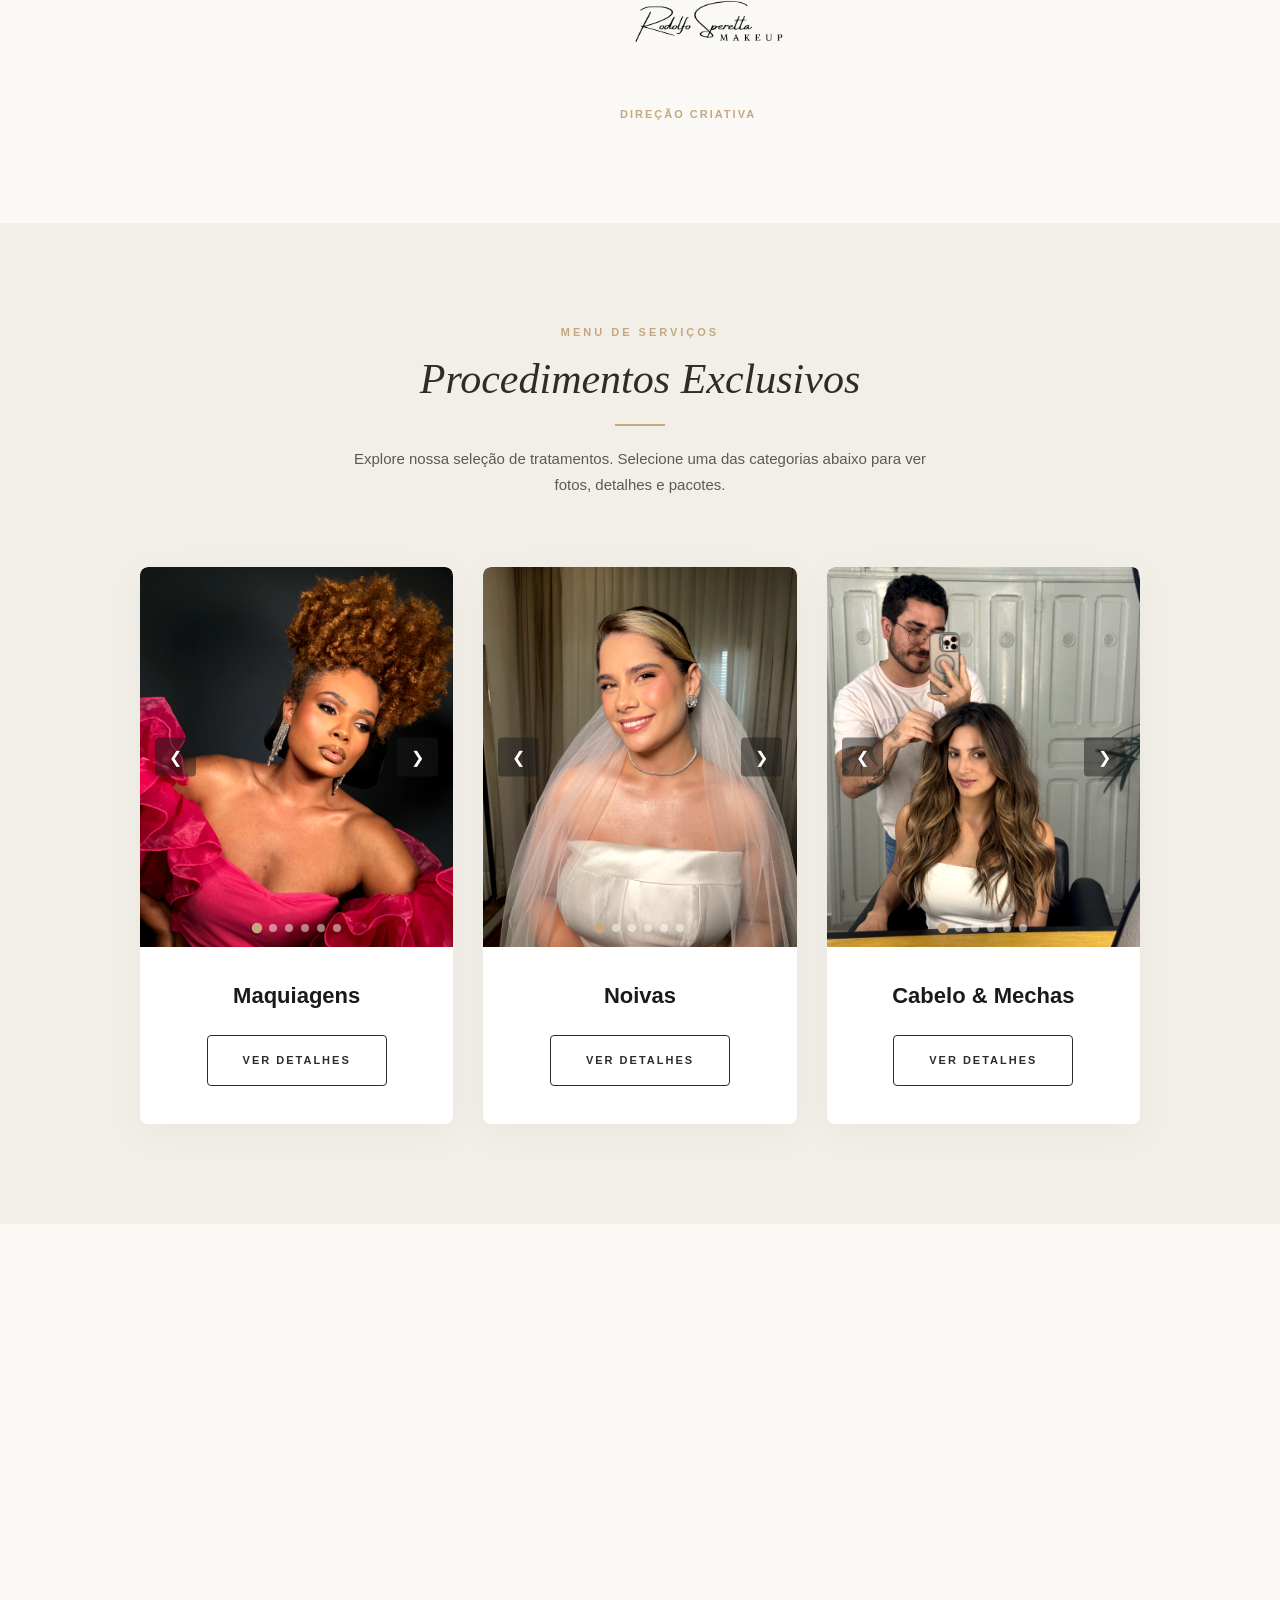
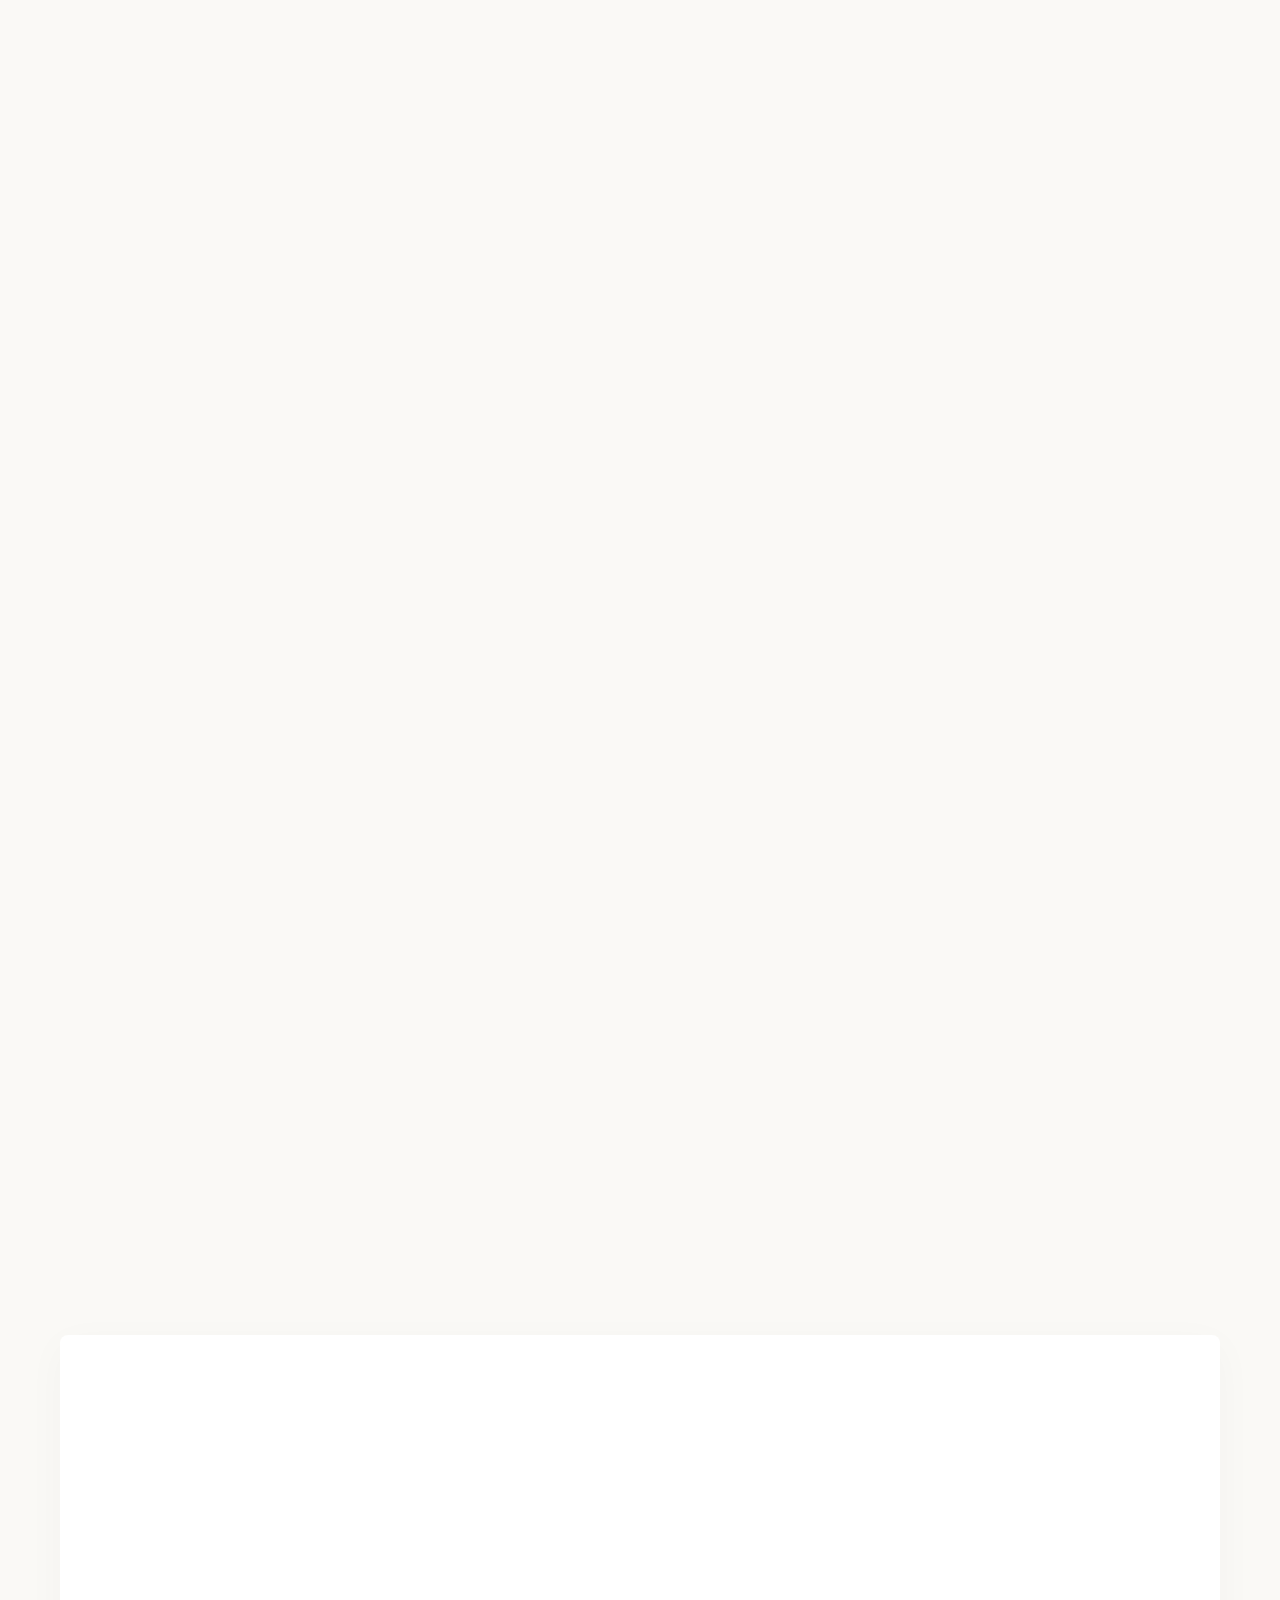
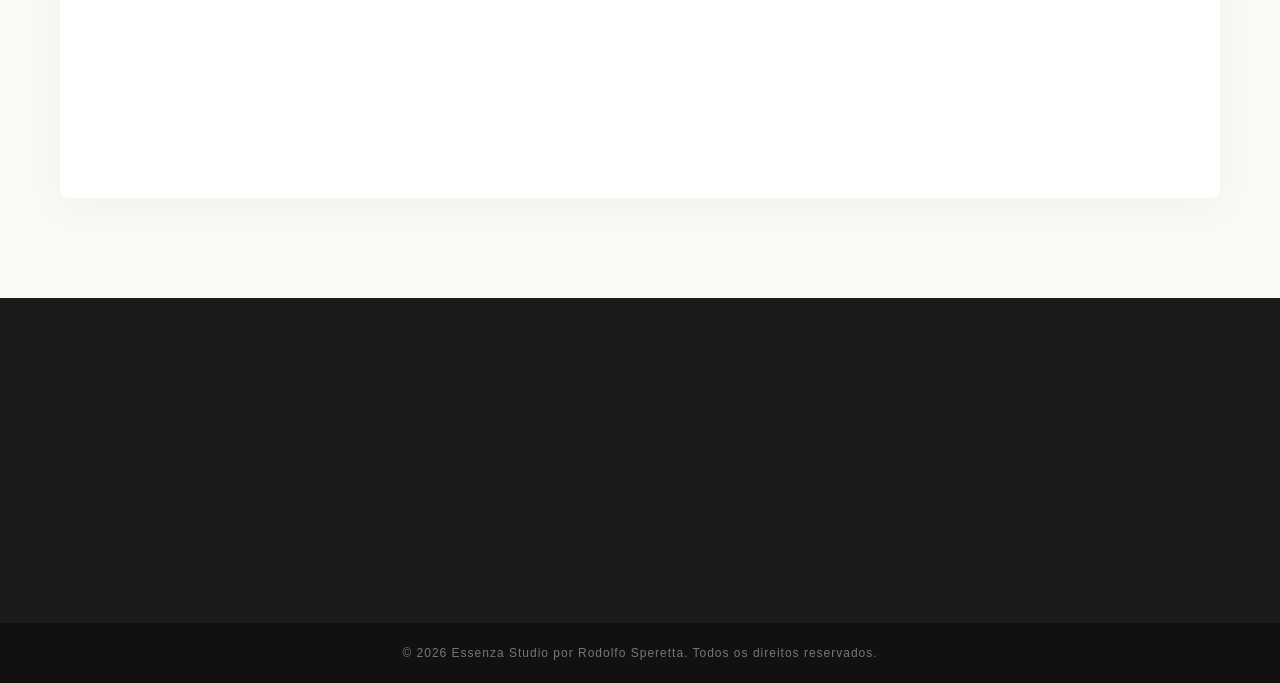
==== commit 49742908: "Verões com ajuste de otimização e segurança" ====
--- a/index.html
+++ b/index.html
@@ -4,6 +4,11 @@
     <meta charset="UTF-8">
     <meta name="viewport" content="width=device-width, initial-scale=1.0">
     <title>Essenza Studio | Salão de Beleza de Alto Padrão</title>
+    
+    <!-- Políticas de Segurança Básicas -->
+    <meta http-equiv="X-Content-Type-Options" content="nosniff">
+    <meta http-equiv="X-Frame-Options" content="DENY">
+    <meta http-equiv="Content-Security-Policy" content="default-src 'self' https: 'unsafe-inline'; img-src 'self' data: https:; font-src 'self' https: data:;">
     
     <link rel="preconnect" href="https://fonts.googleapis.com">
     <link rel="preconnect" href="https://fonts.gstatic.com" crossorigin>
@@ -83,7 +88,7 @@
             <div class="about-grid">
                 <div class="about-image-wrapper reveal">
                     <div class="about-image">
-                        <img src="https://images.unsplash.com/photo-1522337660859-02fbefca4702?auto=format&fit=crop&w=800&q=80" alt="Ambiente do Essenza Studio">
+                        <img src="https://images.unsplash.com/photo-1522337660859-02fbefca4702?auto=format&fit=crop&w=800&q=80" alt="Ambiente do Essenza Studio" loading="lazy">
                     </div>
                     <div class="experience-badge">
                         <span class="number">9</span>
@@ -110,10 +115,12 @@
                     </ul>
                     
                     <div class="signature reveal delay-500">
-                        <img src="imgs/assinaturarodolfo.png" alt="Assinatura Rodolfo Speretta" style="height: 130px; object-fit: contain; margin-bottom: 5px;">
+                        <img src="imgs/assinaturarodolfo.png" alt="Assinatura Rodolfo Speretta" style="height: 130px; object-fit: contain; margin-bottom: 5px;" loading="lazy">
                         <span style="display:block; font-size: 11px; text-transform: uppercase; letter-spacing: 2px; color: var(--color-gold); font-weight: 600;">Direção Criativa</span>
                     </div>
                 </div>
+            </div>
+        </div>
     </section>
 
     <!-- MENU DE SERVIÇOS (VITRINE) -->
@@ -129,17 +136,17 @@
             <!-- Grid de Cartões da Vitrine -->
             <div style="display: grid; grid-template-columns: repeat(auto-fit, minmax(300px, 1fr)); gap: 30px; max-width: 1000px; margin: 0 auto;">
                 
-                <!-- Card Maquiagem (make1.jpg até make6.jpg) -->
+                <!-- Card Maquiagem -->
                 <div class="team-card reveal">
                     <div class="team-image">
                         <div class="service-slider" id="slider-card-makeup">
                             <div class="slides-container">
-                                <div class="slide active"><img src="imgs/maquiagem/make1.jpg" alt="Maquiagem 1"></div>
-                                <div class="slide"><img src="imgs/maquiagem/make2.jpg" alt="Maquiagem 2"></div>
-                                <div class="slide"><img src="imgs/maquiagem/make3.jpg" alt="Maquiagem 3"></div>
-                                <div class="slide"><img src="imgs/maquiagem/make4.jpg" alt="Maquiagem 4"></div>
-                                <div class="slide"><img src="imgs/maquiagem/make5.jpg" alt="Maquiagem 5"></div>
-                                <div class="slide"><img src="imgs/maquiagem/make6.jpg" alt="Maquiagem 6"></div>
+                                <div class="slide active"><img src="imgs/maquiagem/make1.jpg" alt="Maquiagem 1" loading="lazy"></div>
+                                <div class="slide"><img src="imgs/maquiagem/make2.jpg" alt="Maquiagem 2" loading="lazy"></div>
+                                <div class="slide"><img src="imgs/maquiagem/make3.jpg" alt="Maquiagem 3" loading="lazy"></div>
+                                <div class="slide"><img src="imgs/maquiagem/make4.jpg" alt="Maquiagem 4" loading="lazy"></div>
+                                <div class="slide"><img src="imgs/maquiagem/make5.jpg" alt="Maquiagem 5" loading="lazy"></div>
+                                <div class="slide"><img src="imgs/maquiagem/make6.jpg" alt="Maquiagem 6" loading="lazy"></div>
                             </div>
                             <button class="slider-btn prev-btn" aria-label="Anterior">&#10094;</button>
                             <button class="slider-btn next-btn" aria-label="Próximo">&#10095;</button>
@@ -152,17 +159,17 @@
                     </div>
                 </div>
 
-                <!-- Card Noivas (noiva1.jpg até noiva6.jpg) -->
+                <!-- Card Noivas -->
                 <div class="team-card reveal delay-100">
                     <div class="team-image">
                         <div class="service-slider" id="slider-card-noivas">
                             <div class="slides-container">
-                                <div class="slide active"><img src="imgs/noivas/noiva1.jpg" alt="Noiva 1"></div>
-                                <div class="slide"><img src="imgs/noivas/noiva2.jpg" alt="Noiva 2"></div>
-                                <div class="slide"><img src="imgs/noivas/noiva3.jpg" alt="Noiva 3"></div>
-                                <div class="slide"><img src="imgs/noivas/noiva4.jpg" alt="Noiva 4"></div>
-                                <div class="slide"><img src="imgs/noivas/noiva5.jpg" alt="Noiva 5"></div>
-                                <div class="slide"><img src="imgs/noivas/noiva6.jpg" alt="Noiva 6"></div>
+                                <div class="slide active"><img src="imgs/noivas/noiva1.jpg" alt="Noiva 1" loading="lazy"></div>
+                                <div class="slide"><img src="imgs/noivas/noiva2.jpg" alt="Noiva 2" loading="lazy"></div>
+                                <div class="slide"><img src="imgs/noivas/noiva3.jpg" alt="Noiva 3" loading="lazy"></div>
+                                <div class="slide"><img src="imgs/noivas/noiva4.jpg" alt="Noiva 4" loading="lazy"></div>
+                                <div class="slide"><img src="imgs/noivas/noiva5.jpg" alt="Noiva 5" loading="lazy"></div>
+                                <div class="slide"><img src="imgs/noivas/noiva6.jpg" alt="Noiva 6" loading="lazy"></div>
                             </div>
                             <button class="slider-btn prev-btn" aria-label="Anterior">&#10094;</button>
                             <button class="slider-btn next-btn" aria-label="Próximo">&#10095;</button>
@@ -175,17 +182,17 @@
                     </div>
                 </div>
 
-                <!-- Card Cabelo & Mechas (mechas1.jpg até mechas6.jpg) -->
+                <!-- Card Cabelo & Mechas -->
                 <div class="team-card reveal delay-200">
                     <div class="team-image">
                         <div class="service-slider" id="slider-card-hair">
                             <div class="slides-container">
-                                <div class="slide active"><img src="imgs/mechas/mechas1.jpg" alt="Mechas 1"></div>
-                                <div class="slide"><img src="imgs/mechas/mechas2.jpg" alt="Mechas 2"></div>
-                                <div class="slide"><img src="imgs/mechas/mechas3.jpg" alt="Mechas 3"></div>
-                                <div class="slide"><img src="imgs/mechas/mechas4.jpg" alt="Mechas 4"></div>
-                                <div class="slide"><img src="imgs/mechas/mechas5.jpg" alt="Mechas 5"></div>
-                                <div class="slide"><img src="imgs/mechas/mechas6.jpg" alt="Mechas 6"></div>
+                                <div class="slide active"><img src="imgs/mechas/mechas1.jpg" alt="Mechas 1" loading="lazy"></div>
+                                <div class="slide"><img src="imgs/mechas/mechas2.jpg" alt="Mechas 2" loading="lazy"></div>
+                                <div class="slide"><img src="imgs/mechas/mechas3.jpg" alt="Mechas 3" loading="lazy"></div>
+                                <div class="slide"><img src="imgs/mechas/mechas4.jpg" alt="Mechas 4" loading="lazy"></div>
+                                <div class="slide"><img src="imgs/mechas/mechas5.jpg" alt="Mechas 5" loading="lazy"></div>
+                                <div class="slide"><img src="imgs/mechas/mechas6.jpg" alt="Mechas 6" loading="lazy"></div>
                             </div>
                             <button class="slider-btn prev-btn" aria-label="Anterior">&#10094;</button>
                             <button class="slider-btn next-btn" aria-label="Próximo">&#10095;</button>
@@ -215,7 +222,7 @@
             <div class="team-grid">
                 <div class="team-card reveal">
                     <div class="team-image">
-                        <img src="imgs/Rodolfo.jpg" alt="Rodolfo Speretta">
+                        <img src="imgs/Rodolfo.jpg" alt="Rodolfo Speretta" loading="lazy">
                         <div class="team-social">
                             <a href="https://instagram.com/rodolfosperetta" target="_blank"><i class="fab fa-instagram"></i></a>
                         </div>
@@ -233,10 +240,10 @@
     <!-- GALERIA -->
     <section class="gallery-section">
         <div class="gallery-grid">
-            <div class="gallery-item reveal"><img src="imgs/maquiagem/make6.jpg" alt="Maquiagens"></div>
-            <div class="gallery-item reveal delay-100"><img src="imgs/mechas/mechas15.jpg" alt="Cabelos & Tratamentos"></div>
-            <div class="gallery-item reveal delay-300"><img src="imgs/mechas/mechas11.jpg" alt="Mechas"></div>
-            <div class="gallery-item reveal delay-300"><img src="imgs/noivas/noiva2.jpg" alt="Noivas"></div>
+            <div class="gallery-item reveal"><img src="imgs/maquiagem/make6.jpg" alt="Maquiagens" loading="lazy"></div>
+            <div class="gallery-item reveal delay-100"><img src="imgs/mechas/mechas15.jpg" alt="Cabelos & Tratamentos" loading="lazy"></div>
+            <div class="gallery-item reveal delay-300"><img src="imgs/mechas/mechas11.jpg" alt="Mechas" loading="lazy"></div>
+            <div class="gallery-item reveal delay-300"><img src="imgs/noivas/noiva2.jpg" alt="Noivas" loading="lazy"></div>
         </div>
     </section>
 
@@ -330,6 +337,6 @@
         </div>
     </footer>
 
-    <script src="script.js"></script>
+    <script src="script.js" defer></script>
 </body>
 </html>
--- a/style.css
+++ b/style.css
@@ -71,7 +71,7 @@
 .mobile-menu-overlay.active { opacity: 1; pointer-events: auto; }
 .close-menu { position: absolute; top: 20px; right: 25px; background: none; border: none; font-size: 36px; color: var(--color-text); cursor: pointer; }
 
-/* --- WHATSAPP BUTTON COMPONENT (Dourado + Ícone Verde) --- */
+/* --- WHATSAPP BUTTON COMPONENT --- */
 .btn-wa-service {
     display: inline-flex;
     align-items: center;
@@ -279,7 +279,22 @@
     
     .service-item-clean { padding: 20px 15px; margin-bottom: 20px; text-align: center; }
     .service-item-clean h4 { font-size: 18px; }
-    .btn-wa-service { width: 100%; justify-content: center; font-size: 13px; padding: 12px; }
+    
+    /* OTIMIZAÇÃO DE BOTÕES PARA TOUCH (iOS e Android) */
+    .btn-main, .btn-outline, .btn-wa-service, .btn-nav {
+        min-height: 48px; /* Área mínima de toque padrão Apple/Google */
+        display: flex;
+        align-items: center;
+        justify-content: center;
+        font-size: 13px; /* Leve aumento para legibilidade mobile */
+        padding: 12px 20px;
+        width: 100%;
+        margin-bottom: 10px;
+    }
+    
+    .btn-wa-service i {
+        font-size: 20px; /* Ícone levemente maior no touch */
+    }
     
     .about-image img { height: 300px; }
     .about-features li { justify-content: center; }
@@ -291,8 +306,8 @@
     .footer-grid { grid-template-columns: 1fr; gap: 30px; text-align: center; }
     .footer-brand { display: flex; flex-direction: column; align-items: center; }
     .social-links { justify-content: center; }
-    .btn-main, .btn-outline { width: 100%; text-align: center; }
-}
+}
+
 /* --- CARROSSEL / SLIDER DE SERVIÇOS --- */
 .service-slider {
     position: relative;
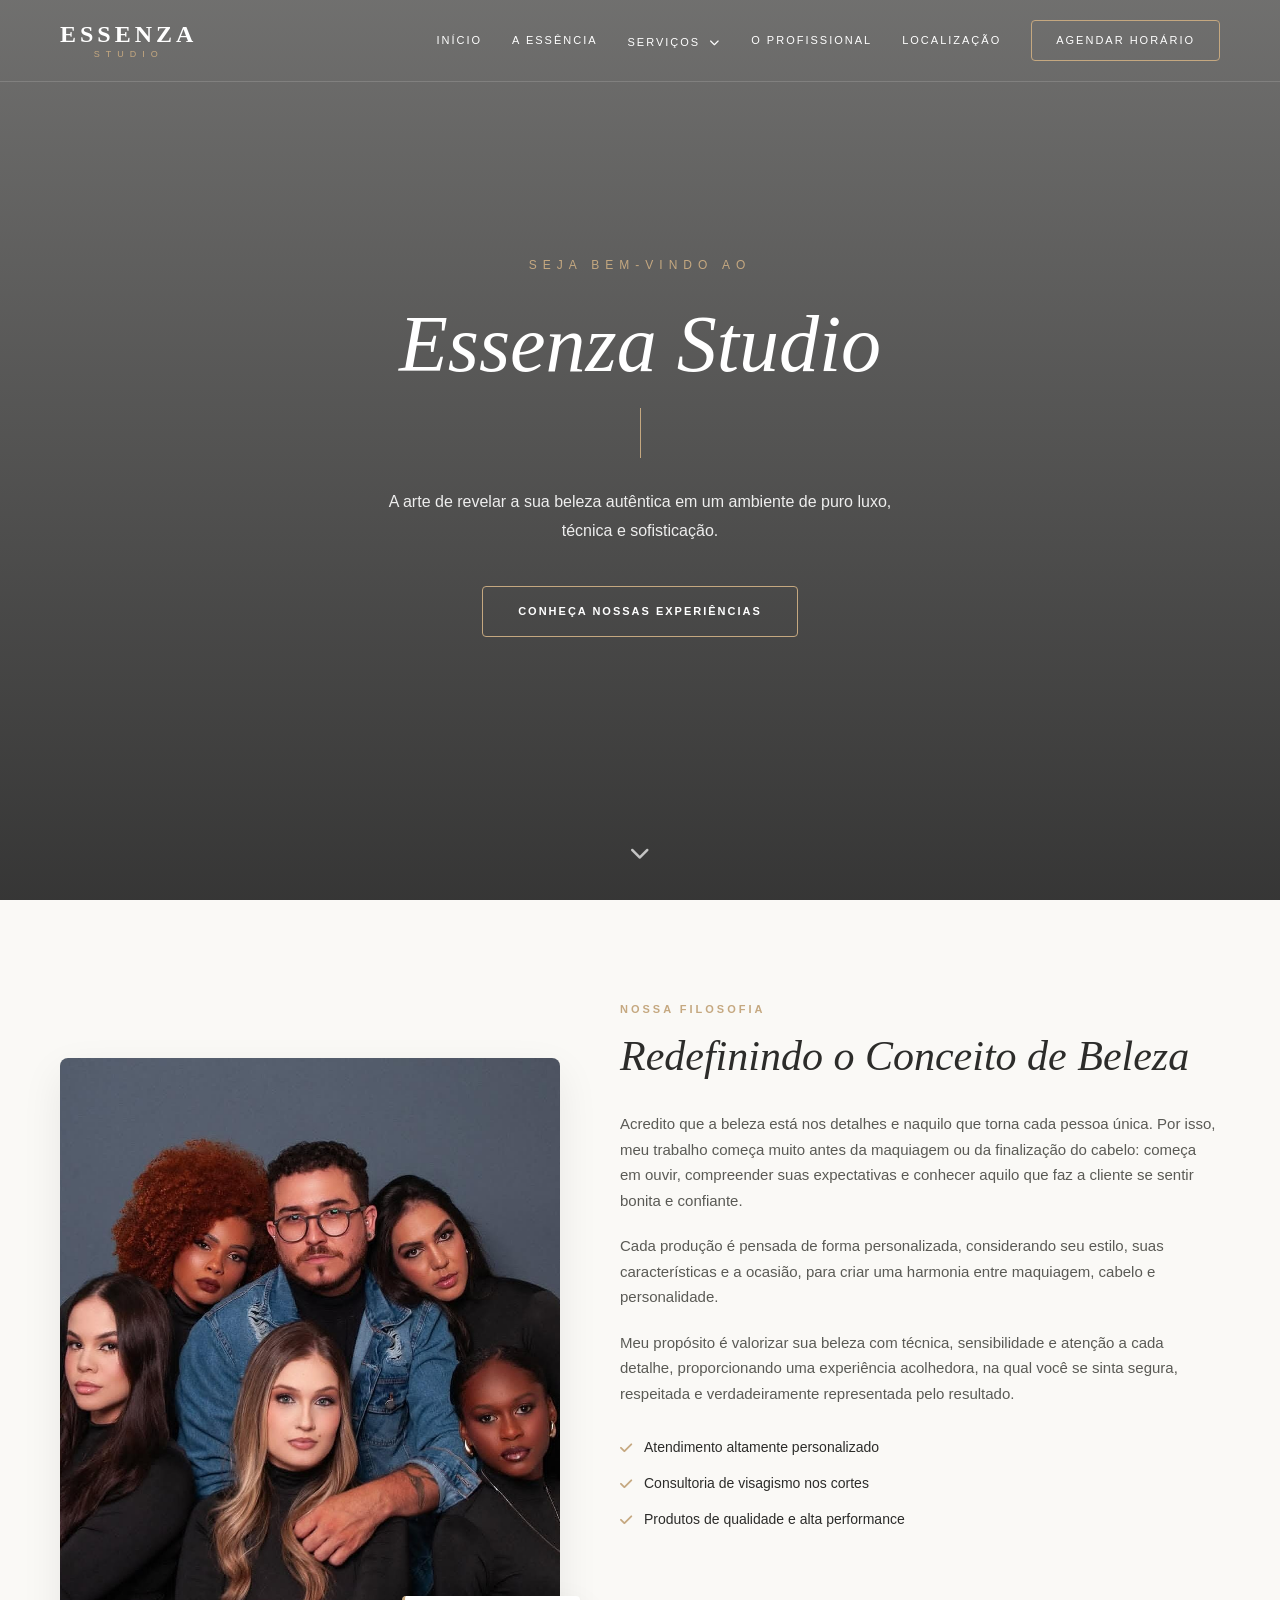
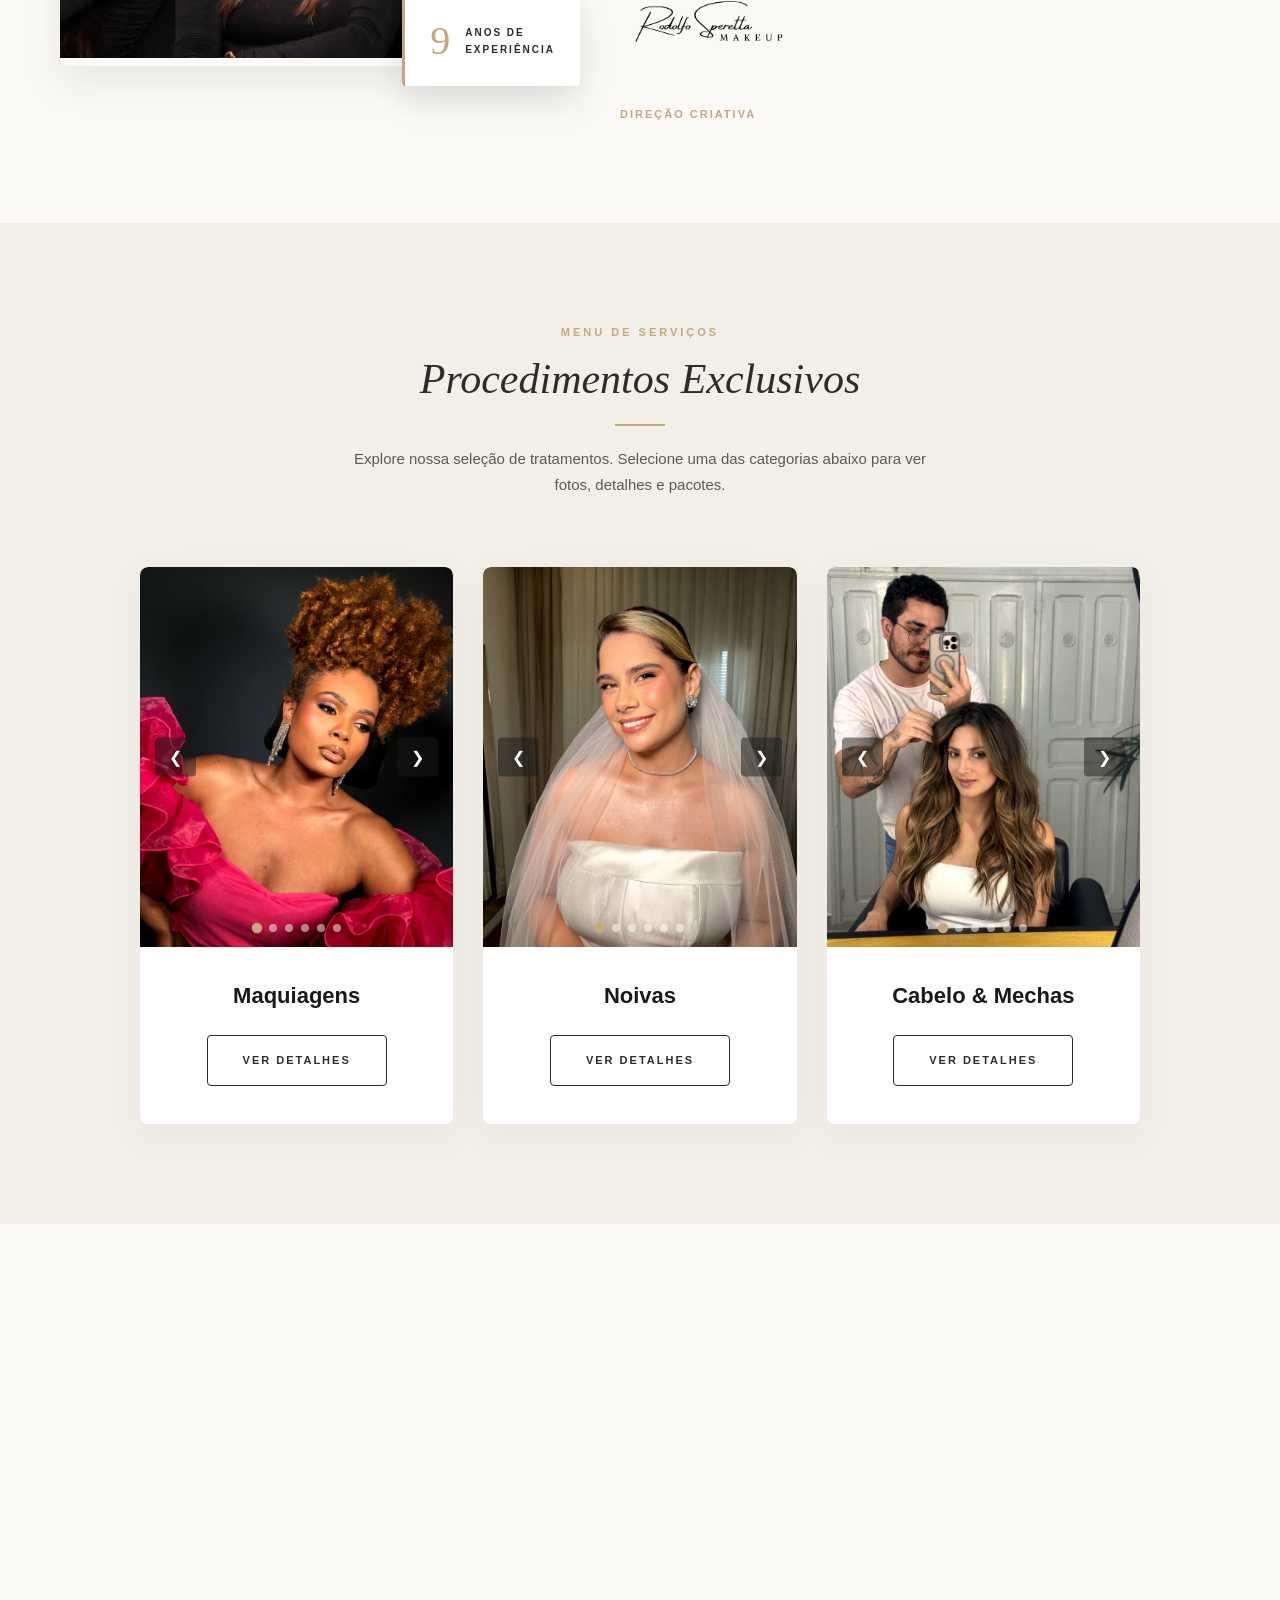
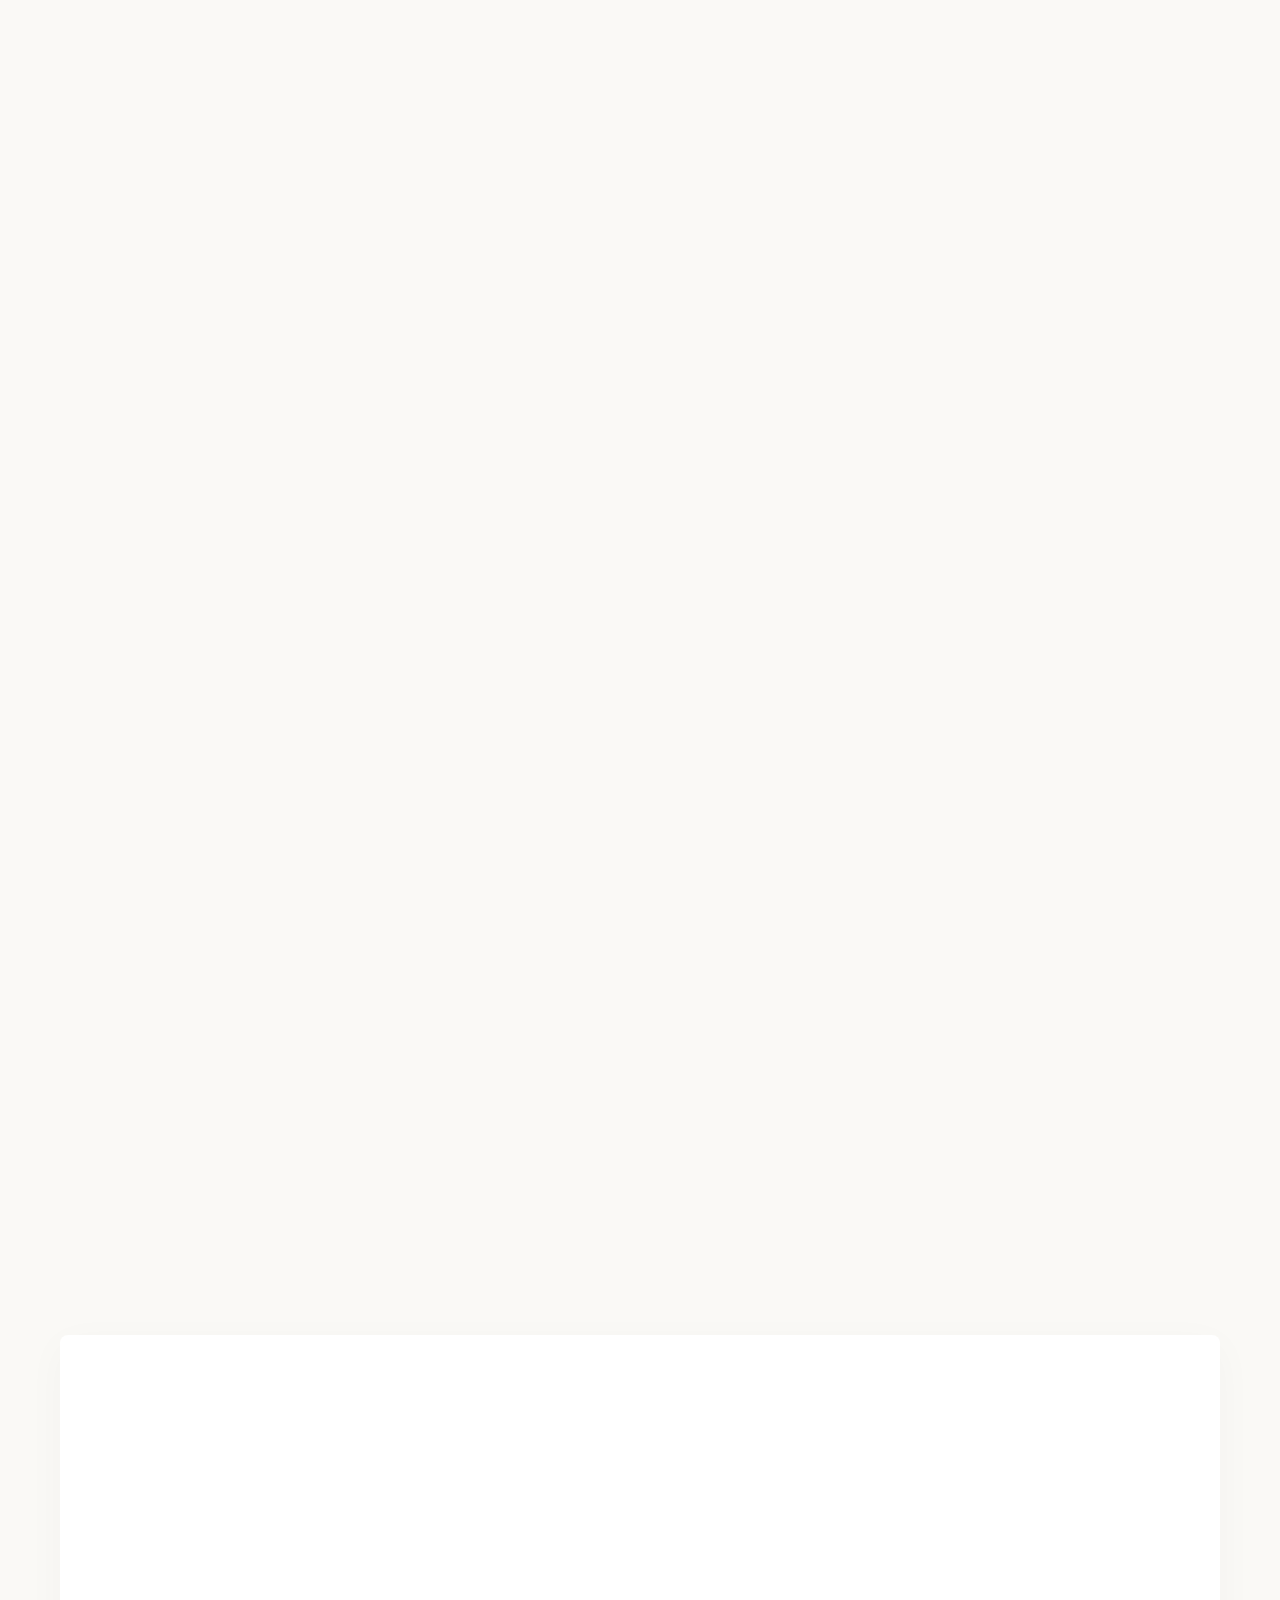
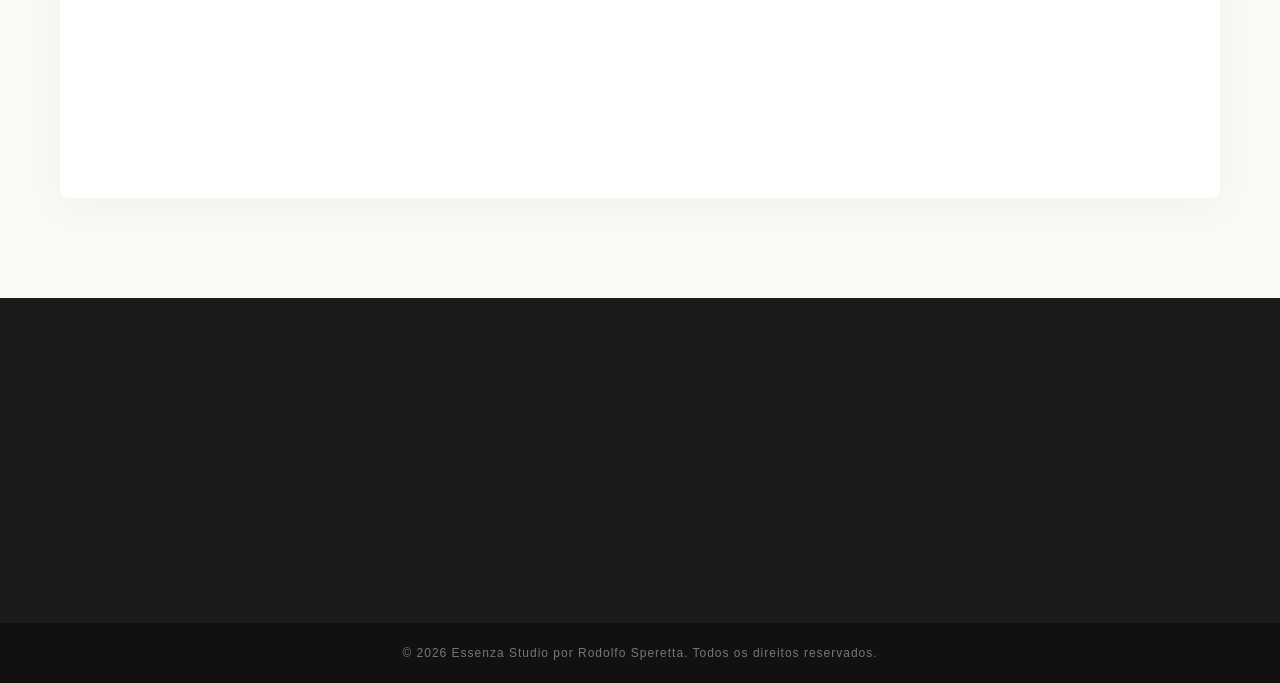
==== commit 16916f77: "Ajuste imagem Adicionado a imagem do rodolfo no inicio" ====
--- a/index.html
+++ b/index.html
@@ -88,7 +88,7 @@
             <div class="about-grid">
                 <div class="about-image-wrapper reveal">
                     <div class="about-image">
-                        <img src="https://images.unsplash.com/photo-1522337660859-02fbefca4702?auto=format&fit=crop&w=800&q=80" alt="Ambiente do Essenza Studio" loading="lazy">
+                        <img src="imgs/rodolfoinicio.jpeg" alt="Ambiente do Essenza Studio" loading="lazy">
                     </div>
                     <div class="experience-badge">
                         <span class="number">9</span>
@@ -339,4 +339,4 @@
 
     <script src="script.js" defer></script>
 </body>
-</html>+</html>
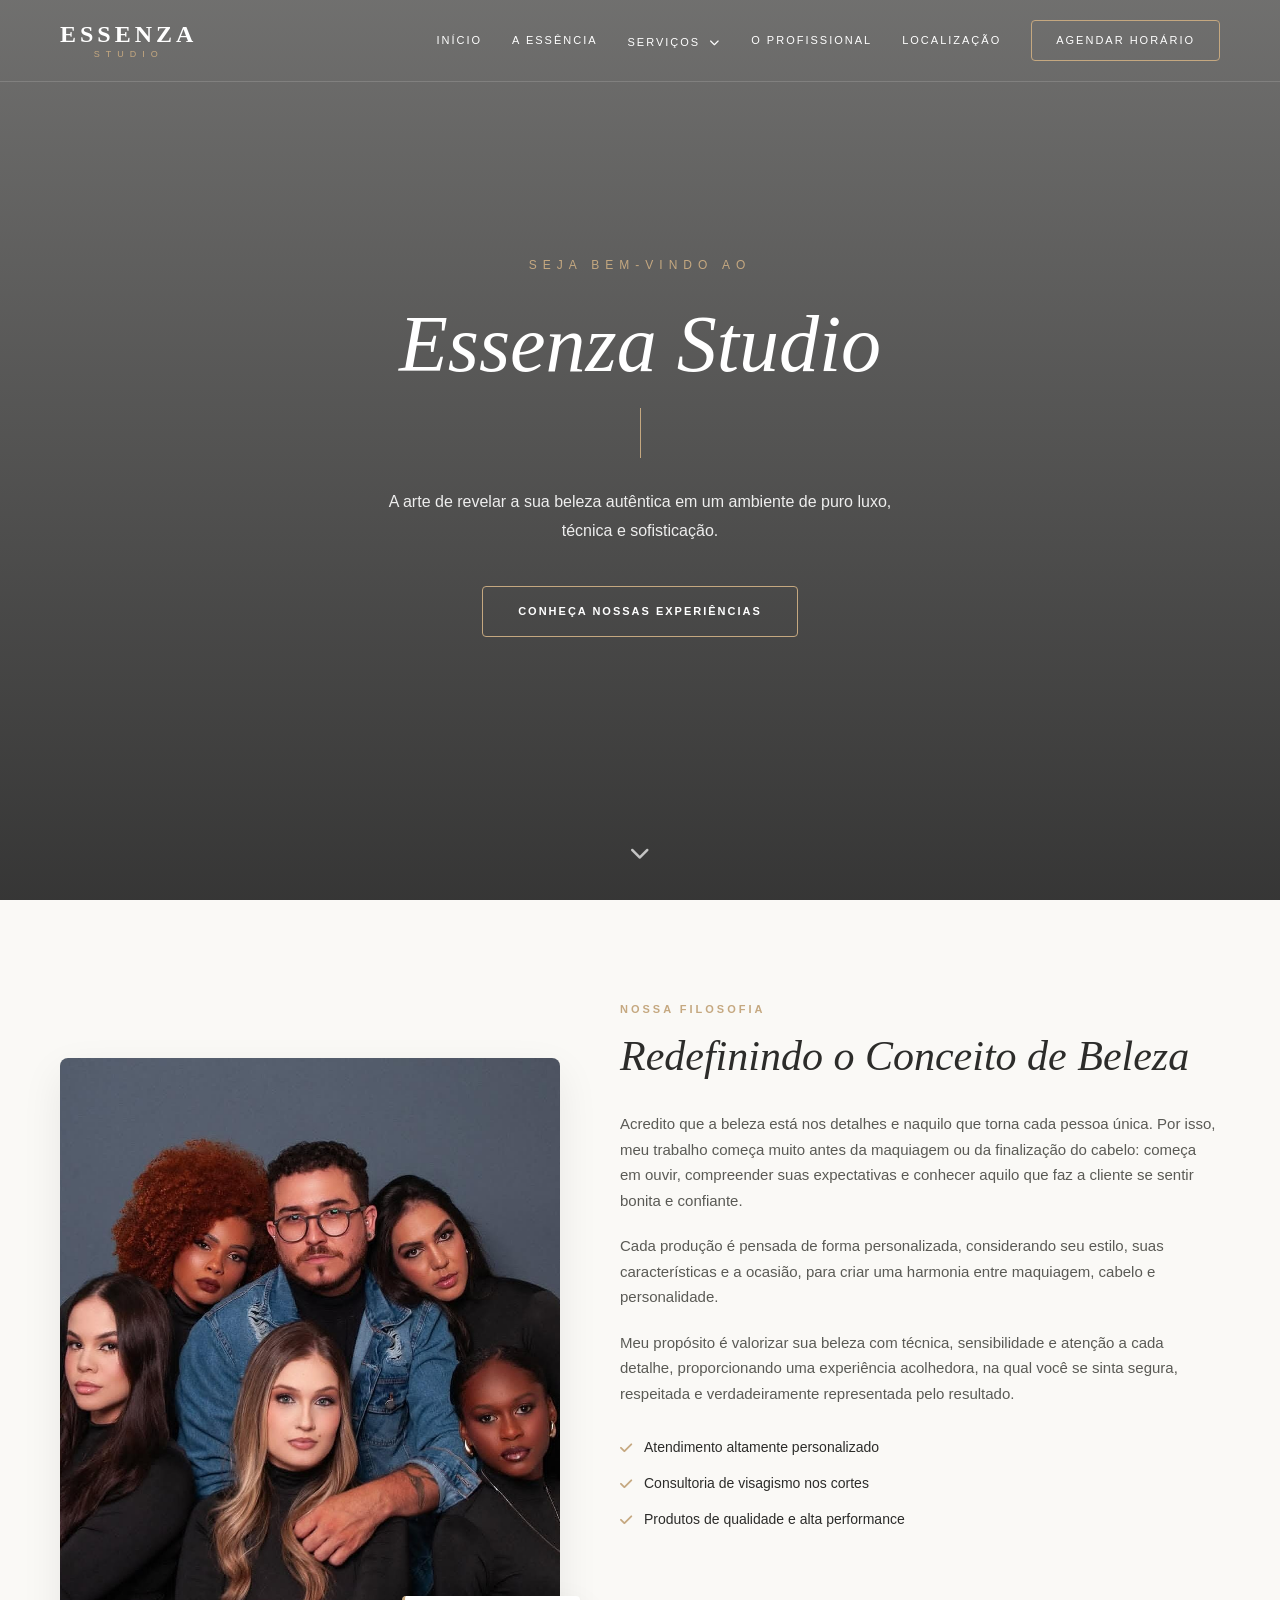
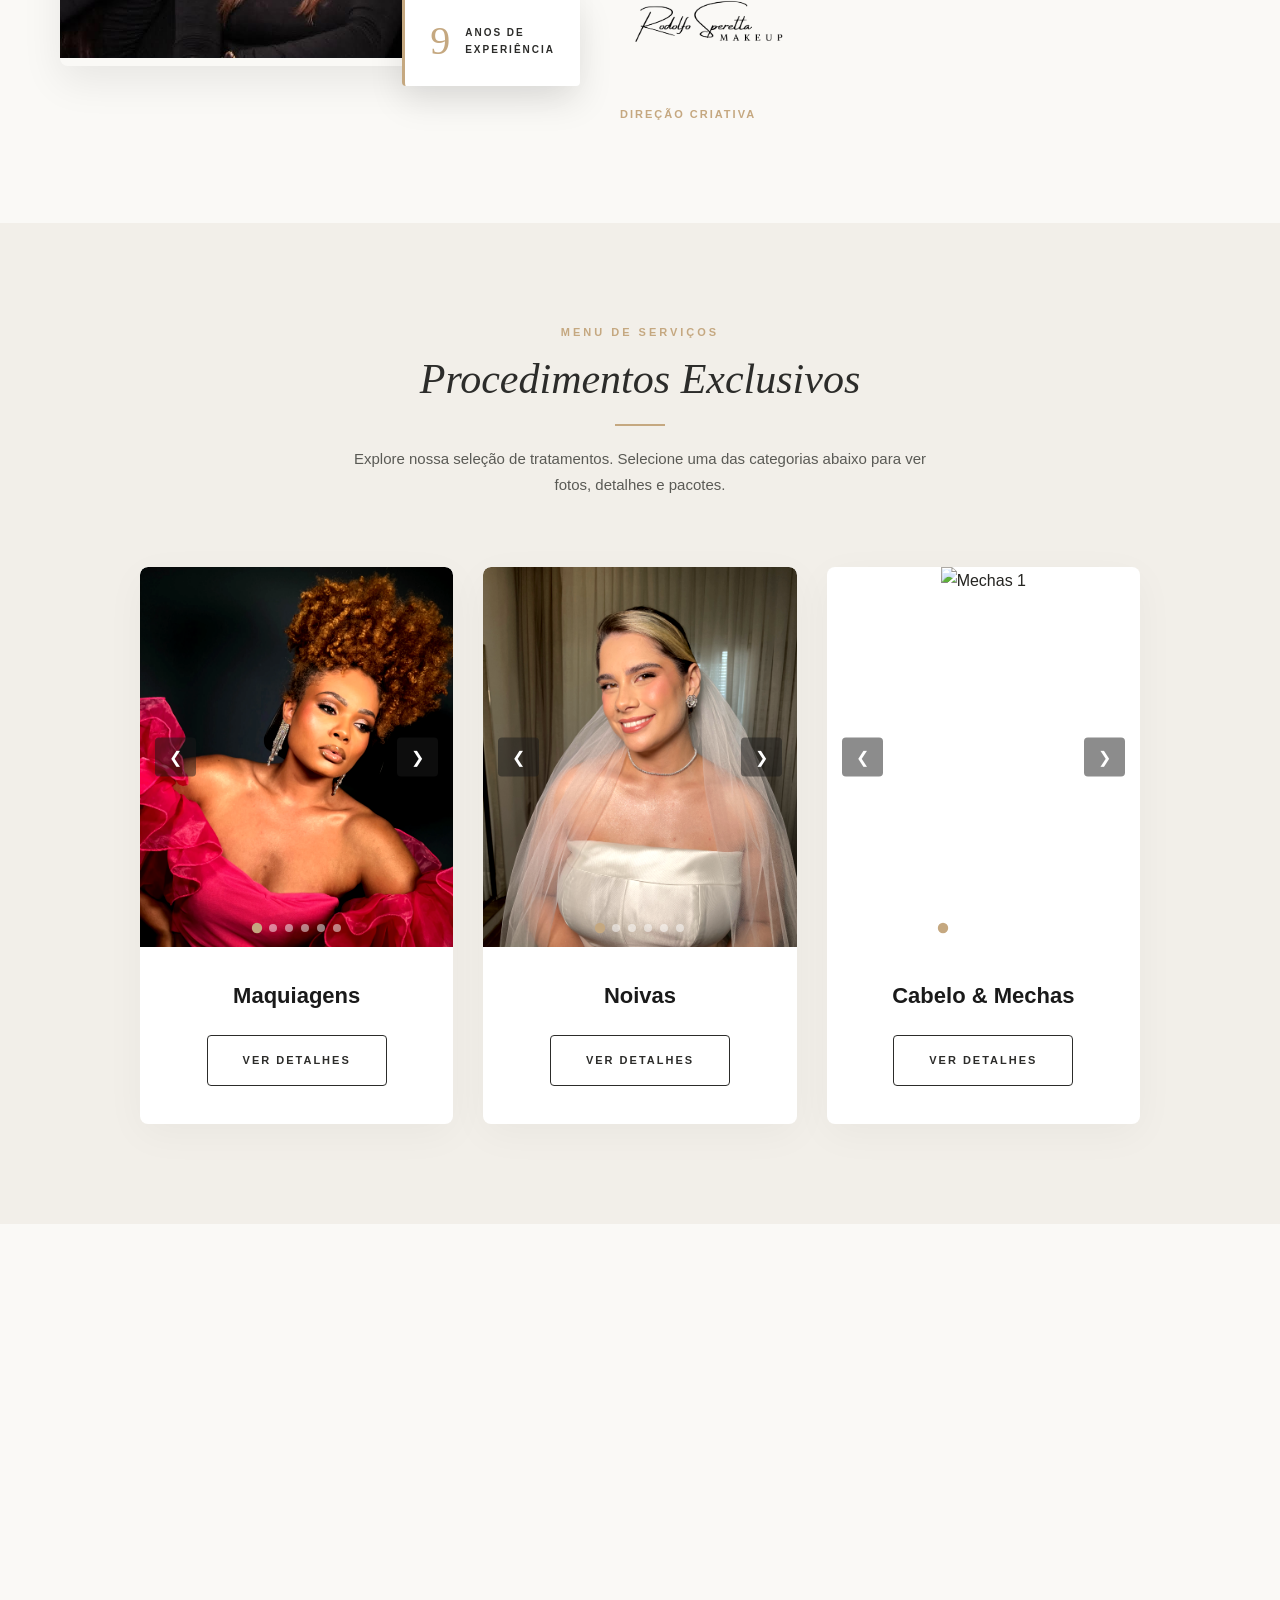
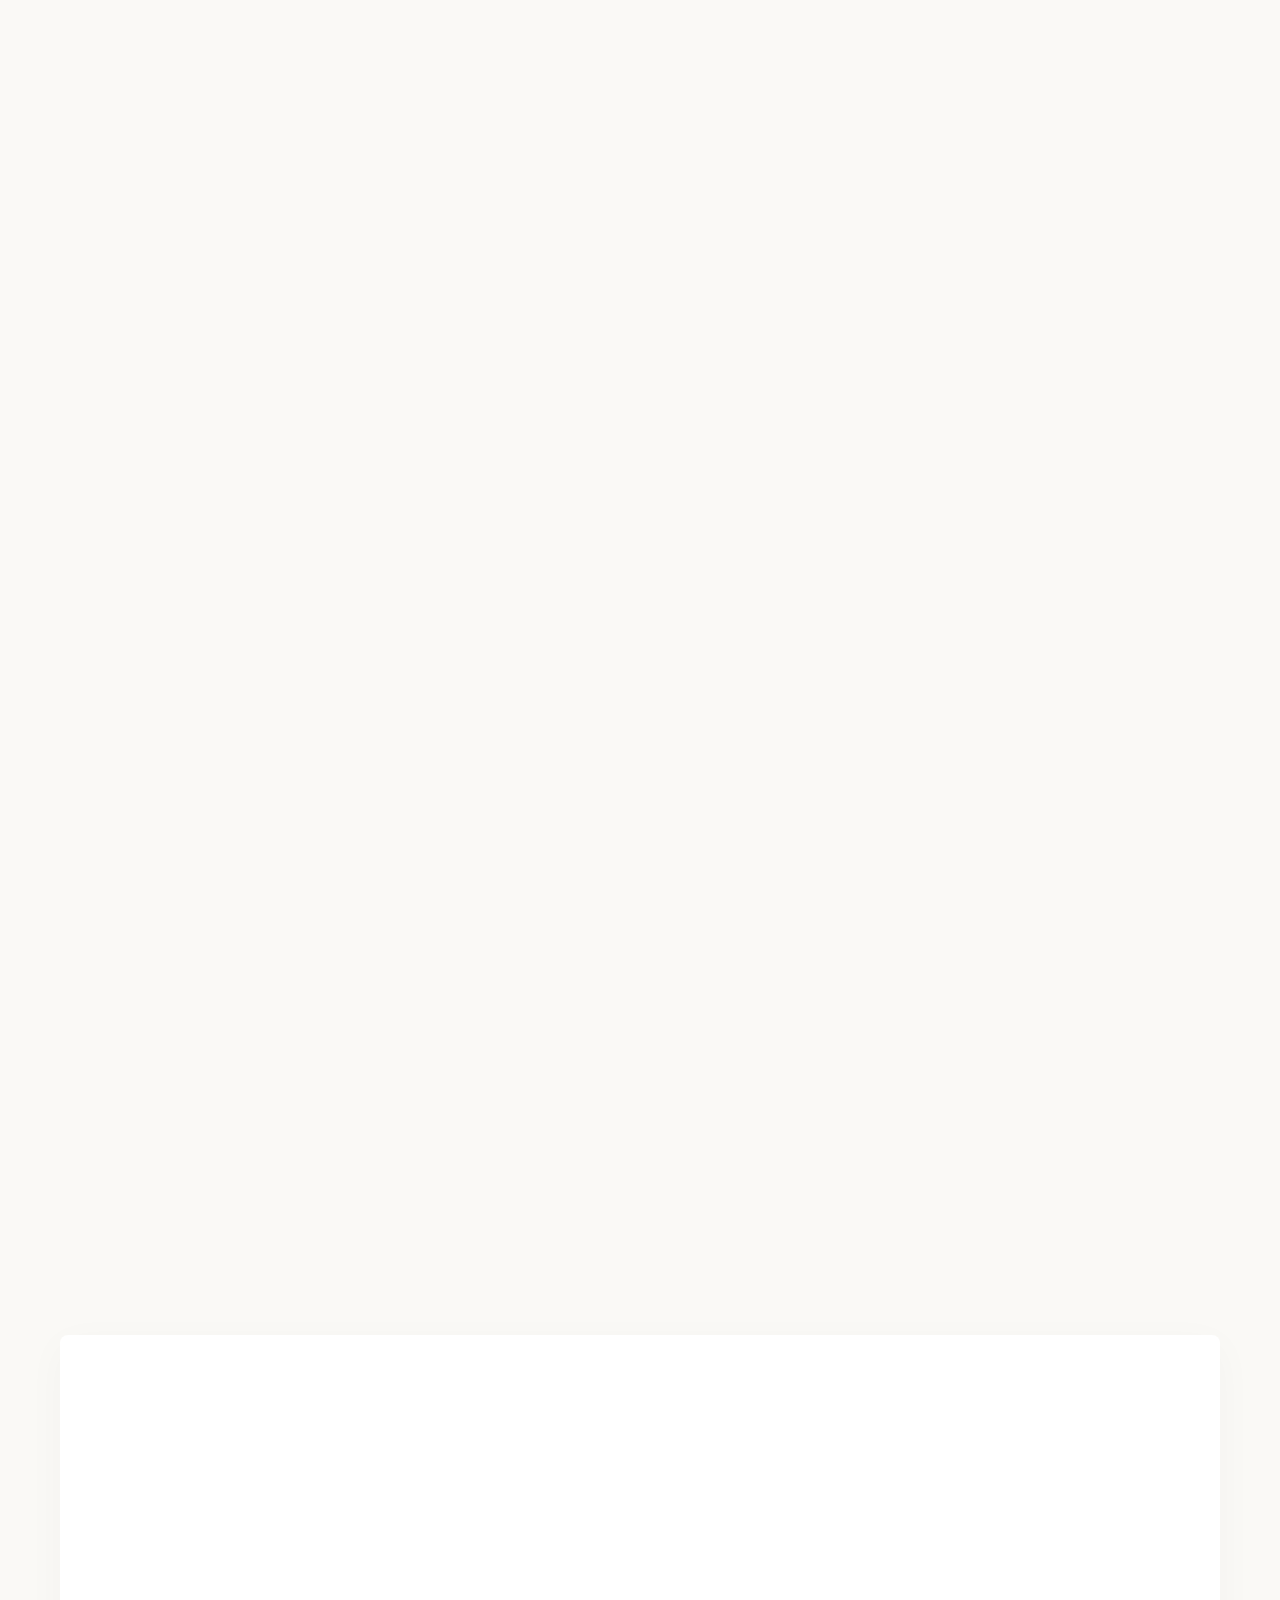
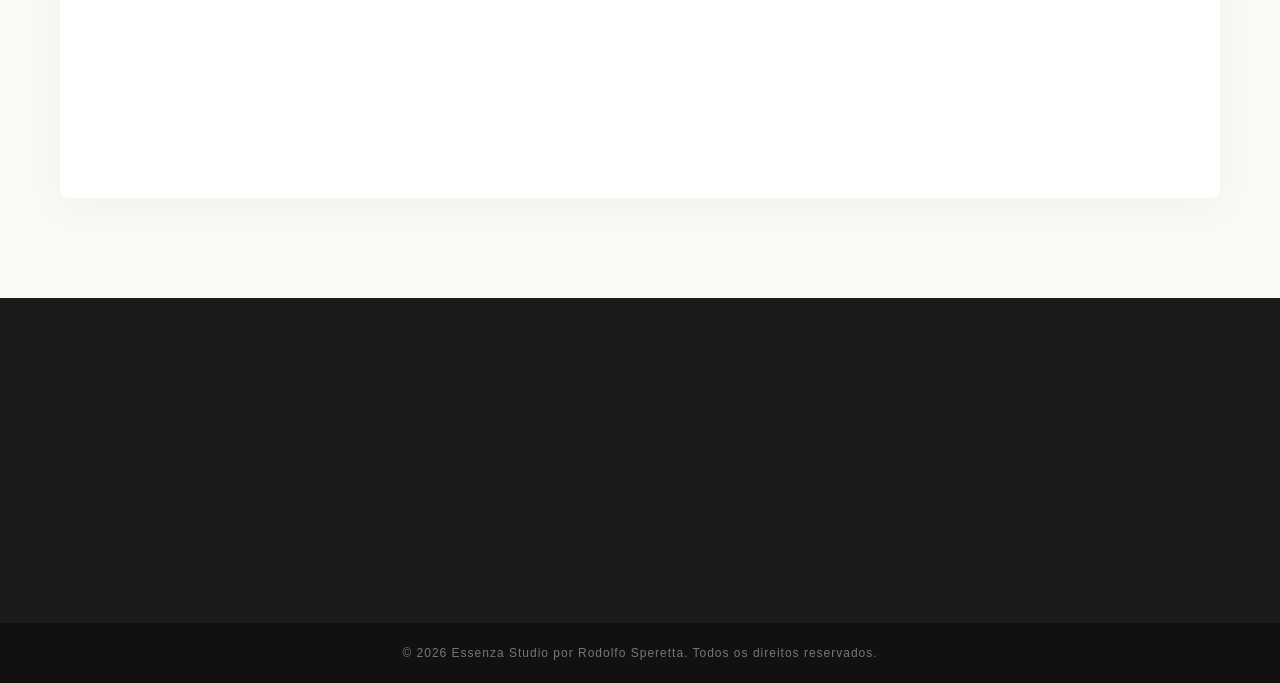
==== commit 221810ef: "Update index.html" ====
--- a/index.html
+++ b/index.html
@@ -141,12 +141,12 @@
                     <div class="team-image">
                         <div class="service-slider" id="slider-card-makeup">
                             <div class="slides-container">
-                                <div class="slide active"><img src="imgs/maquiagem/make1.jpg" alt="Maquiagem 1" loading="lazy"></div>
-                                <div class="slide"><img src="imgs/maquiagem/make2.jpg" alt="Maquiagem 2" loading="lazy"></div>
-                                <div class="slide"><img src="imgs/maquiagem/make3.jpg" alt="Maquiagem 3" loading="lazy"></div>
-                                <div class="slide"><img src="imgs/maquiagem/make4.jpg" alt="Maquiagem 4" loading="lazy"></div>
-                                <div class="slide"><img src="imgs/maquiagem/make5.jpg" alt="Maquiagem 5" loading="lazy"></div>
-                                <div class="slide"><img src="imgs/maquiagem/make6.jpg" alt="Maquiagem 6" loading="lazy"></div>
+                                <div class="slide active"><img src="imgs/maquiagem/make1.webp" alt="Maquiagem 1" loading="lazy"></div>
+                                <div class="slide"><img src="imgs/maquiagem/make2.webp" alt="Maquiagem 2" loading="lazy"></div>
+                                <div class="slide"><img src="imgs/maquiagem/make3.webp" alt="Maquiagem 3" loading="lazy"></div>
+                                <div class="slide"><img src="imgs/maquiagem/make4.webp" alt="Maquiagem 4" loading="lazy"></div>
+                                <div class="slide"><img src="imgs/maquiagem/make5.webp" alt="Maquiagem 5" loading="lazy"></div>
+                                <div class="slide"><img src="imgs/maquiagem/make6.webp" alt="Maquiagem 6" loading="lazy"></div>
                             </div>
                             <button class="slider-btn prev-btn" aria-label="Anterior">&#10094;</button>
                             <button class="slider-btn next-btn" aria-label="Próximo">&#10095;</button>
@@ -164,12 +164,12 @@
                     <div class="team-image">
                         <div class="service-slider" id="slider-card-noivas">
                             <div class="slides-container">
-                                <div class="slide active"><img src="imgs/noivas/noiva1.jpg" alt="Noiva 1" loading="lazy"></div>
-                                <div class="slide"><img src="imgs/noivas/noiva2.jpg" alt="Noiva 2" loading="lazy"></div>
-                                <div class="slide"><img src="imgs/noivas/noiva3.jpg" alt="Noiva 3" loading="lazy"></div>
-                                <div class="slide"><img src="imgs/noivas/noiva4.jpg" alt="Noiva 4" loading="lazy"></div>
-                                <div class="slide"><img src="imgs/noivas/noiva5.jpg" alt="Noiva 5" loading="lazy"></div>
-                                <div class="slide"><img src="imgs/noivas/noiva6.jpg" alt="Noiva 6" loading="lazy"></div>
+                                <div class="slide active"><img src="imgs/noivas/noiva1.webp" alt="Noiva 1" loading="lazy"></div>
+                                <div class="slide"><img src="imgs/noivas/noiva2.webp" alt="Noiva 2" loading="lazy"></div>
+                                <div class="slide"><img src="imgs/noivas/noiva3.webp" alt="Noiva 3" loading="lazy"></div>
+                                <div class="slide"><img src="imgs/noivas/noiva4.webp" alt="Noiva 4" loading="lazy"></div>
+                                <div class="slide"><img src="imgs/noivas/noiva5.webp" alt="Noiva 5" loading="lazy"></div>
+                                <div class="slide"><img src="imgs/noivas/noiva6.webp" alt="Noiva 6" loading="lazy"></div>
                             </div>
                             <button class="slider-btn prev-btn" aria-label="Anterior">&#10094;</button>
                             <button class="slider-btn next-btn" aria-label="Próximo">&#10095;</button>
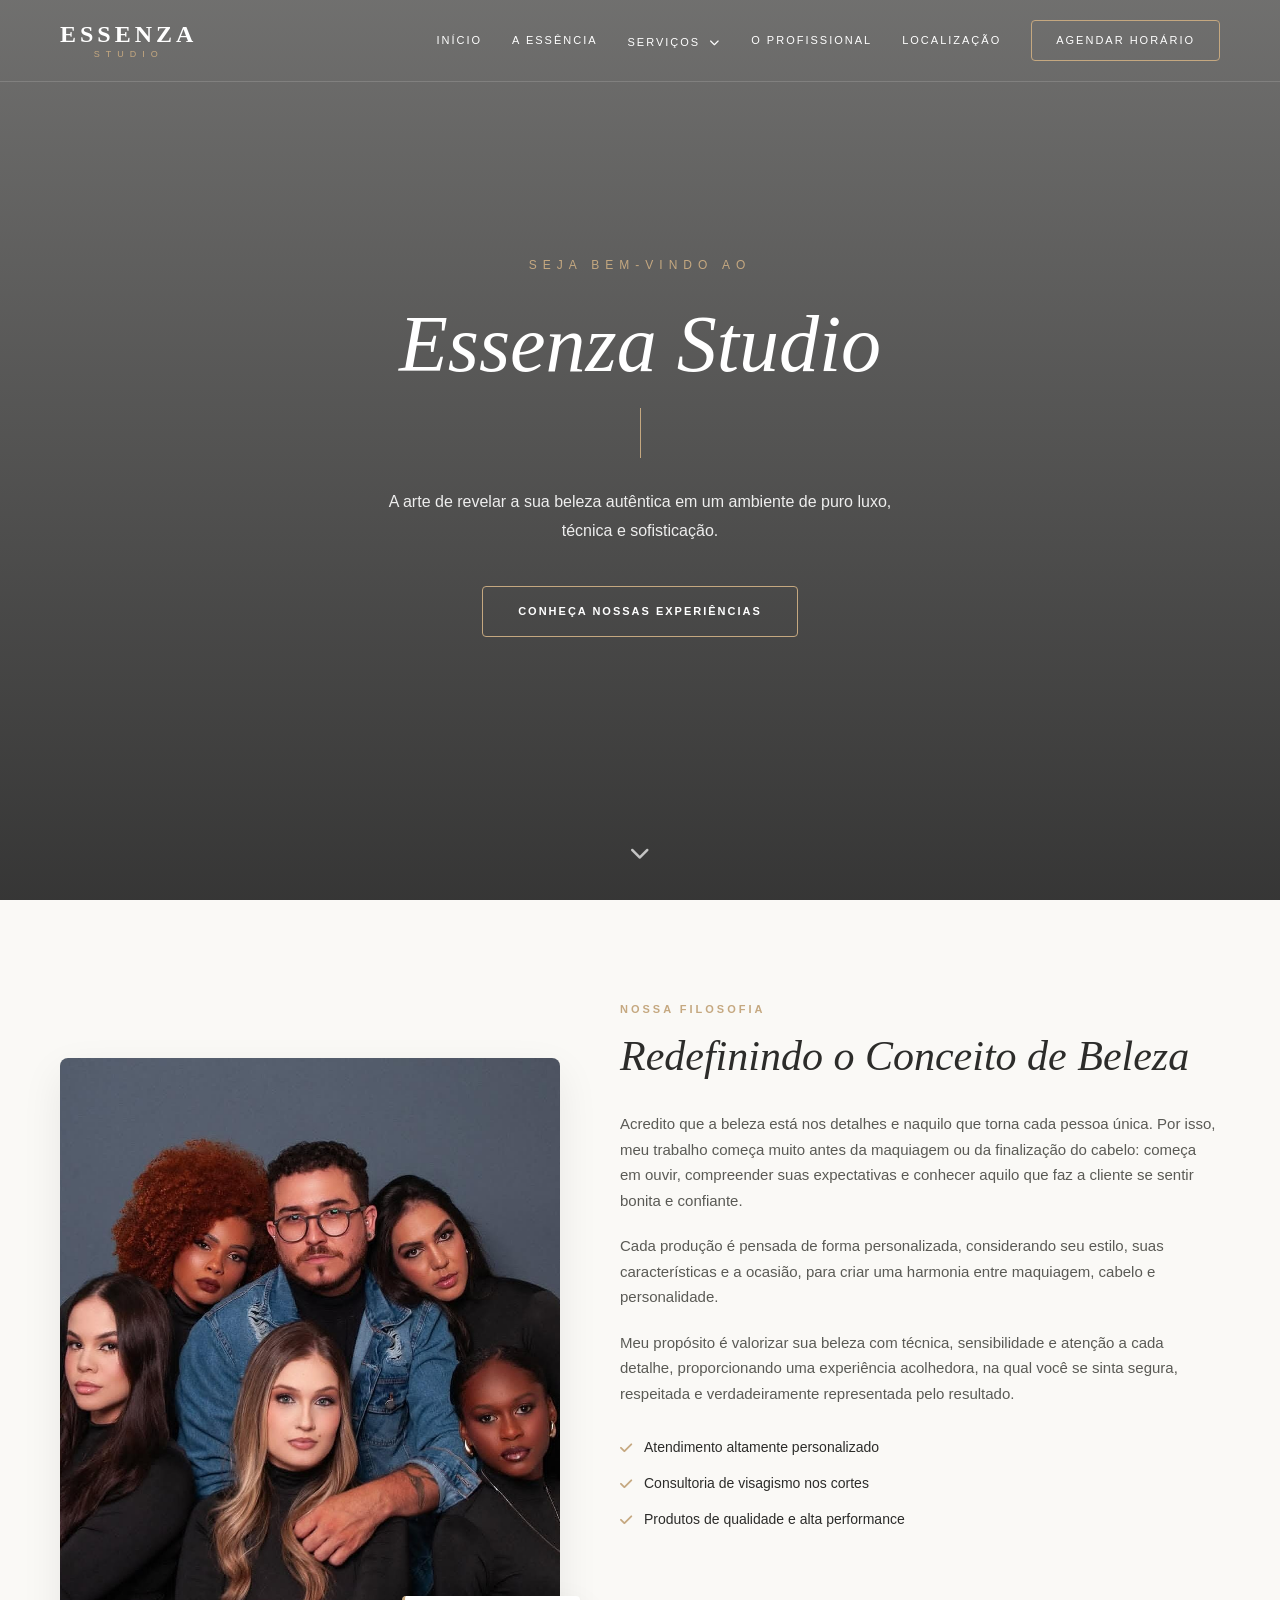
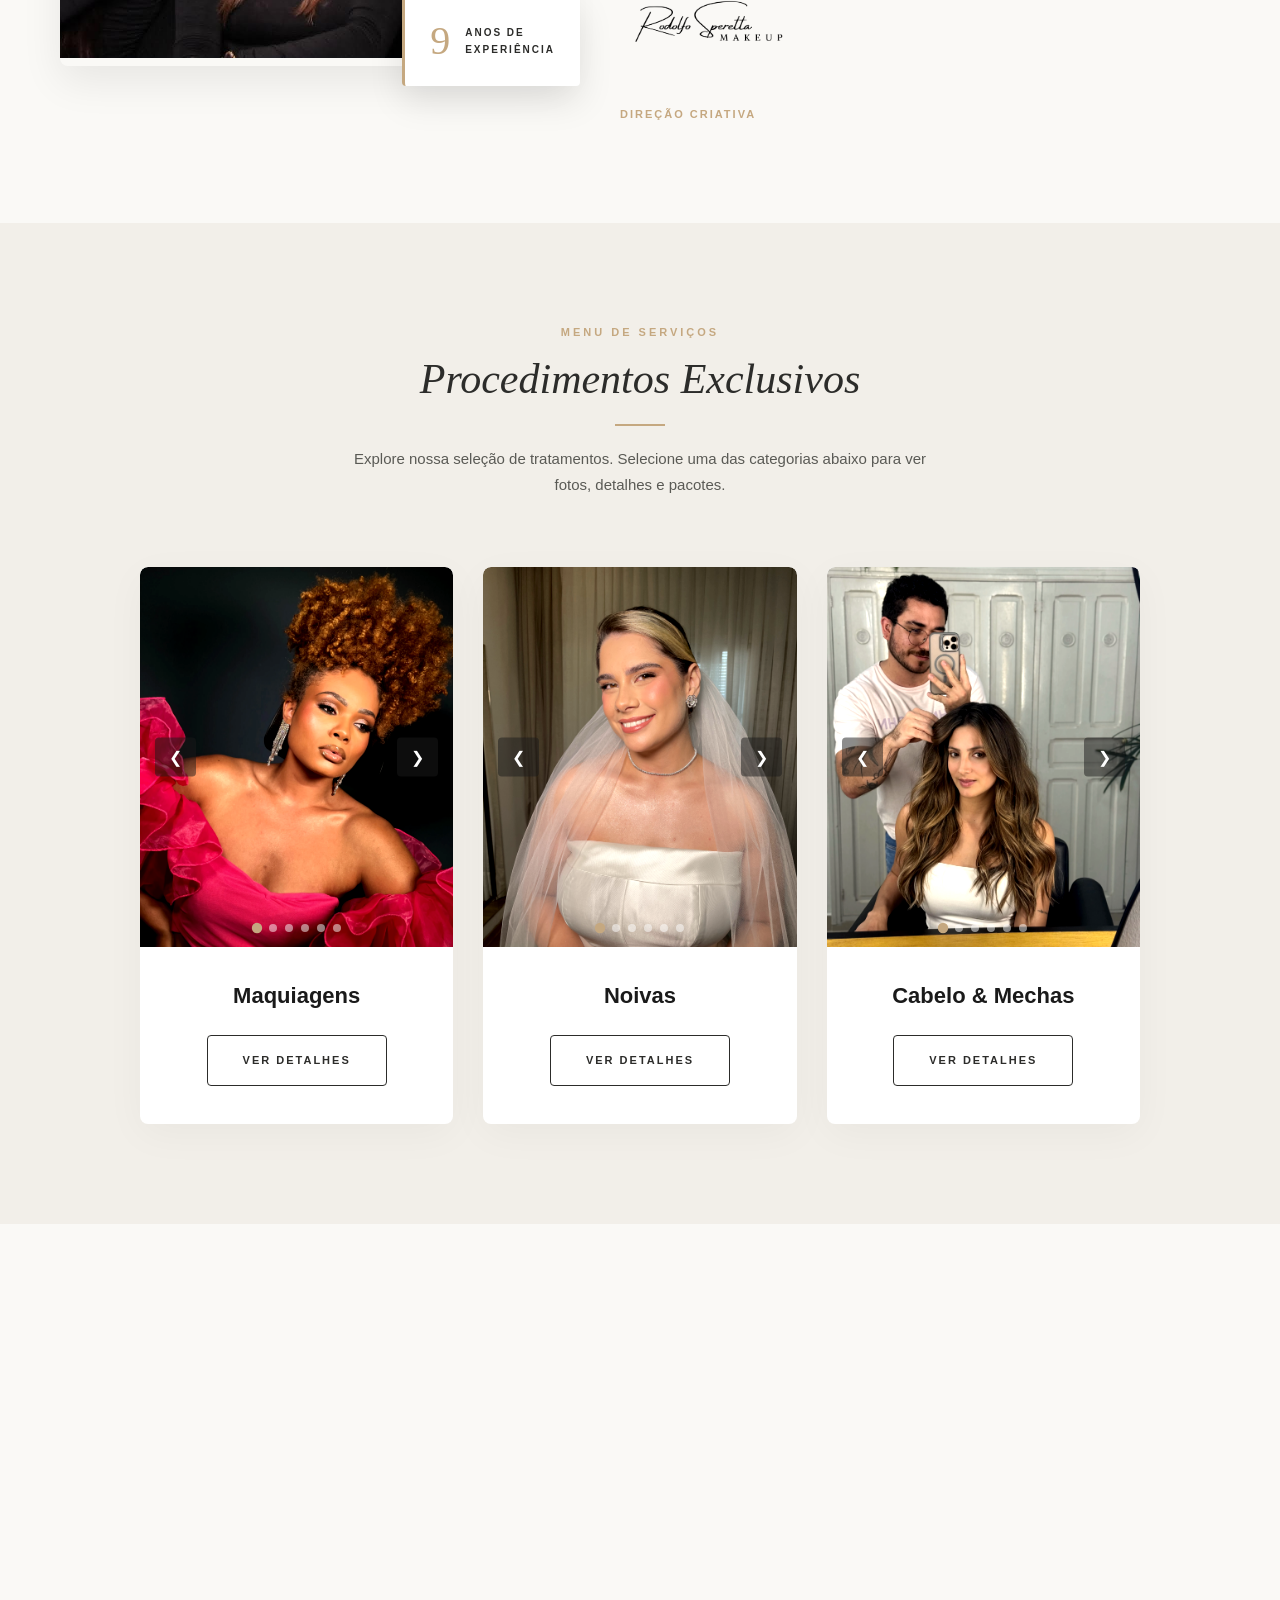
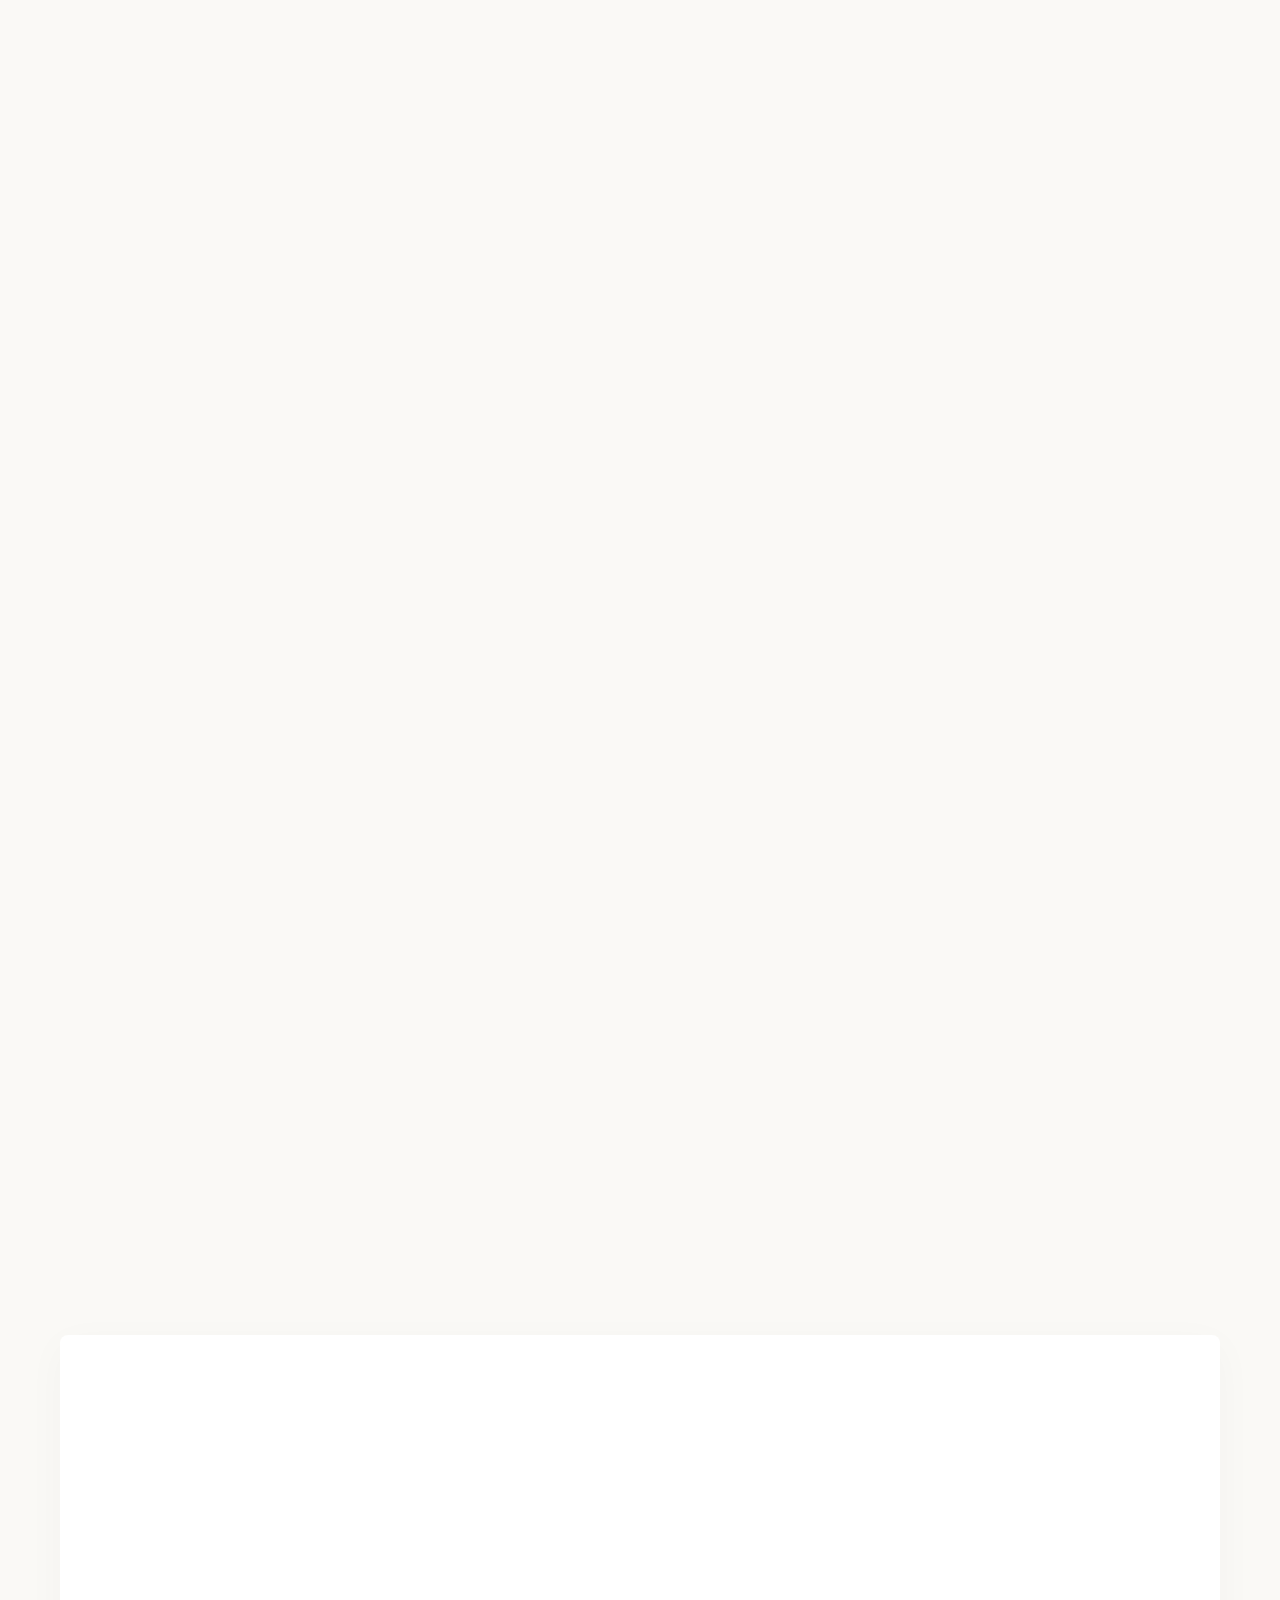
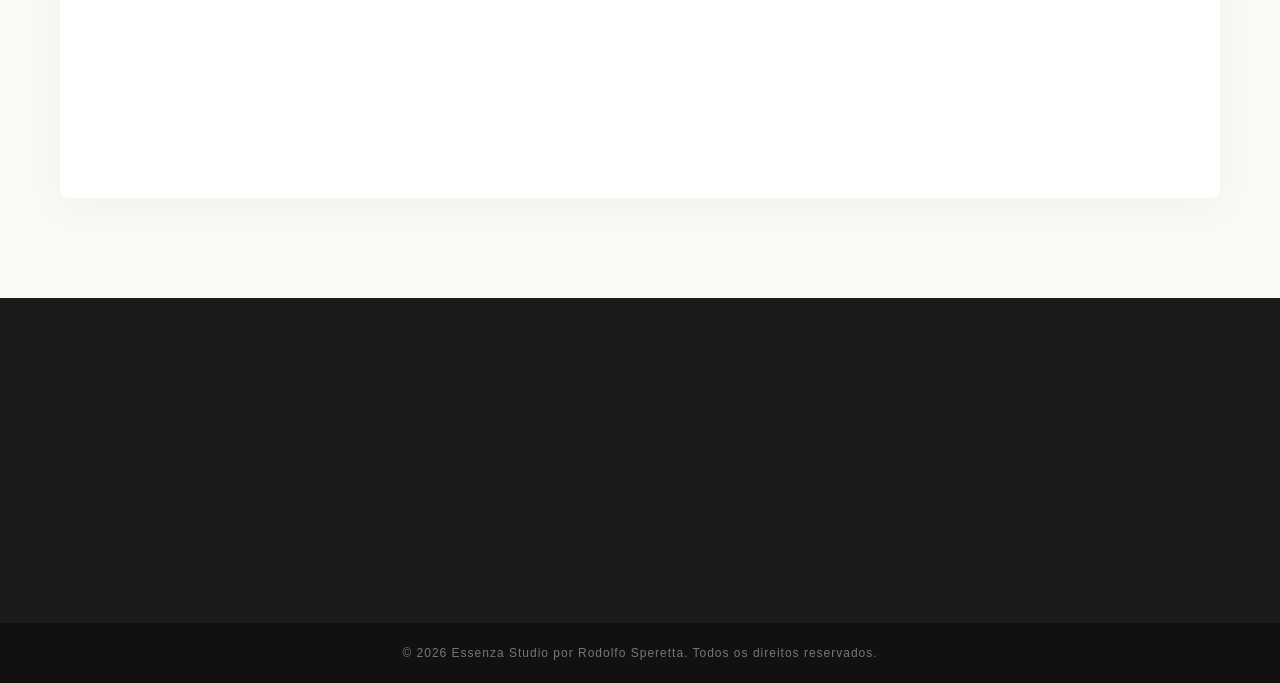
==== commit ea6278ea: "Update index.html" ====
--- a/index.html
+++ b/index.html
@@ -187,12 +187,12 @@
                     <div class="team-image">
                         <div class="service-slider" id="slider-card-hair">
                             <div class="slides-container">
-                                <div class="slide active"><img src="imgs/mechas/mechas1.jpg" alt="Mechas 1" loading="lazy"></div>
-                                <div class="slide"><img src="imgs/mechas/mechas2.jpg" alt="Mechas 2" loading="lazy"></div>
-                                <div class="slide"><img src="imgs/mechas/mechas3.jpg" alt="Mechas 3" loading="lazy"></div>
-                                <div class="slide"><img src="imgs/mechas/mechas4.jpg" alt="Mechas 4" loading="lazy"></div>
-                                <div class="slide"><img src="imgs/mechas/mechas5.jpg" alt="Mechas 5" loading="lazy"></div>
-                                <div class="slide"><img src="imgs/mechas/mechas6.jpg" alt="Mechas 6" loading="lazy"></div>
+                                <div class="slide active"><img src="imgs/mechas/mechas1.webp" alt="Mechas 1" loading="lazy"></div>
+                                <div class="slide"><img src="imgs/mechas/mechas2.webp" alt="Mechas 2" loading="lazy"></div>
+                                <div class="slide"><img src="imgs/mechas/mechas3.webp" alt="Mechas 3" loading="lazy"></div>
+                                <div class="slide"><img src="imgs/mechas/mechas4.webp" alt="Mechas 4" loading="lazy"></div>
+                                <div class="slide"><img src="imgs/mechas/mechas5.webp" alt="Mechas 5" loading="lazy"></div>
+                                <div class="slide"><img src="imgs/mechas/mechas6.webp" alt="Mechas 6" loading="lazy"></div>
                             </div>
                             <button class="slider-btn prev-btn" aria-label="Anterior">&#10094;</button>
                             <button class="slider-btn next-btn" aria-label="Próximo">&#10095;</button>
